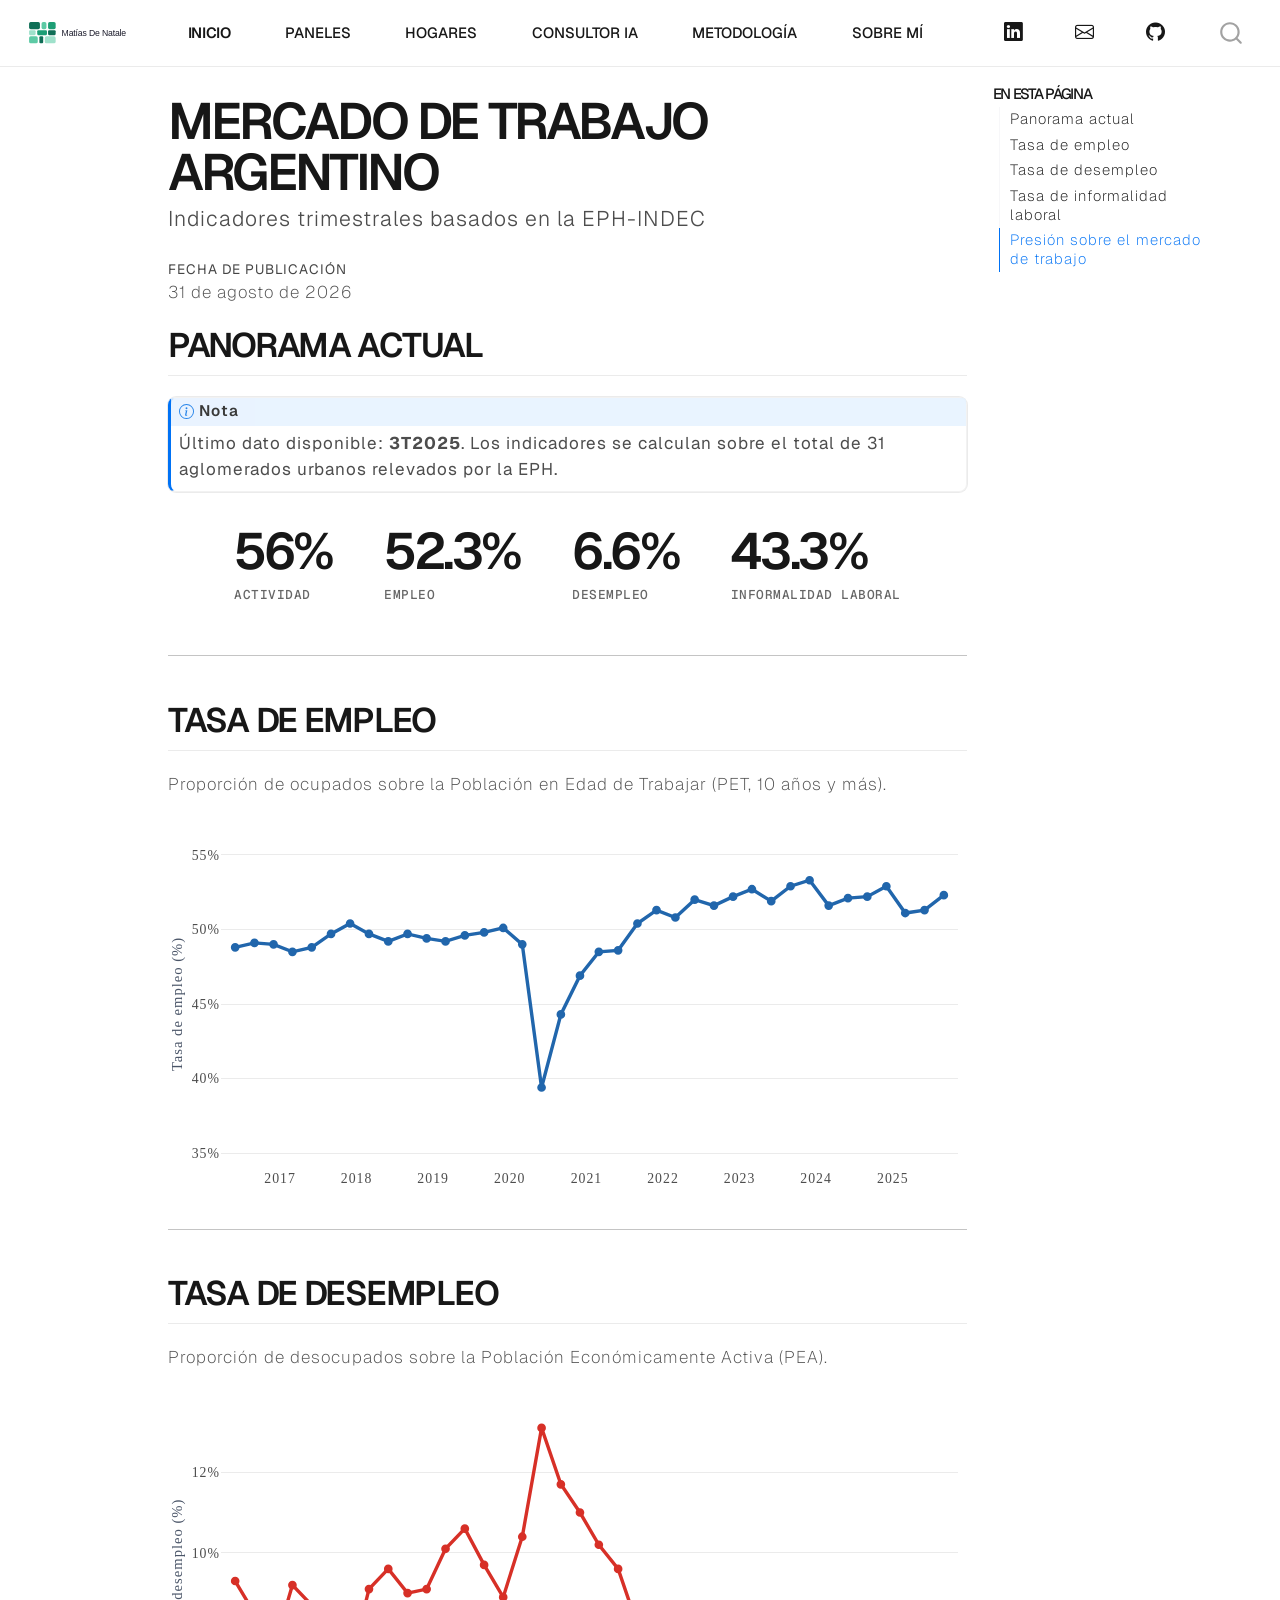
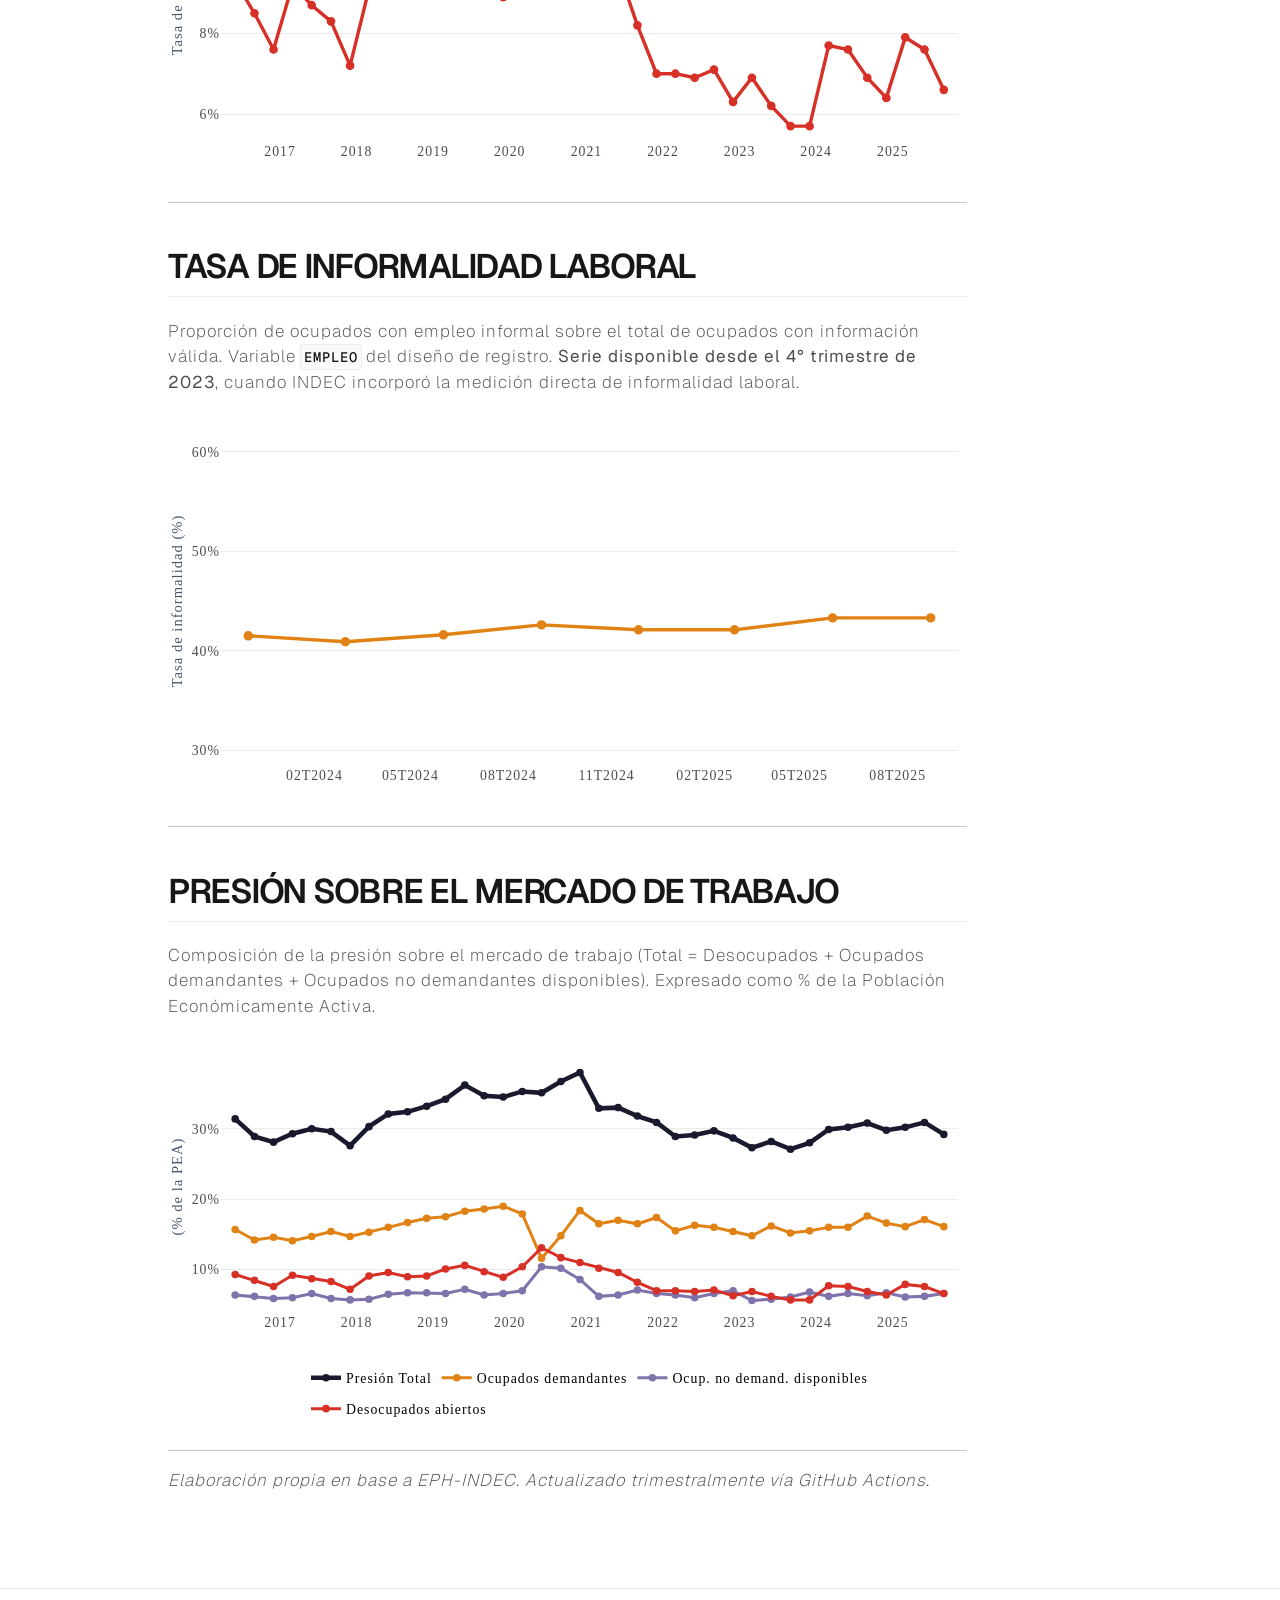
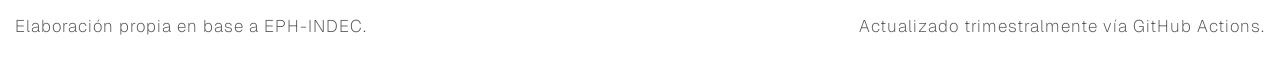
==== index.html @ 56b36ec7 "deploy: c1887bf909f51cd4f8191de725b100e124d2cada" ====
<!DOCTYPE html>
<html xmlns="http://www.w3.org/1999/xhtml" lang="es" xml:lang="es"><head>

<meta charset="utf-8">
<meta name="generator" content="quarto-1.8.27">

<meta name="viewport" content="width=device-width, initial-scale=1.0, user-scalable=yes">


<title>Mercado de Trabajo Argentino – Mercado de Trabajo — EPH</title>
<style>
code{white-space: pre-wrap;}
span.smallcaps{font-variant: small-caps;}
div.columns{display: flex; gap: min(4vw, 1.5em);}
div.column{flex: auto; overflow-x: auto;}
div.hanging-indent{margin-left: 1.5em; text-indent: -1.5em;}
ul.task-list{list-style: none;}
ul.task-list li input[type="checkbox"] {
  width: 0.8em;
  margin: 0 0.8em 0.2em -1em; /* quarto-specific, see https://github.com/quarto-dev/quarto-cli/issues/4556 */ 
  vertical-align: middle;
}
</style>


<script src="site_libs/quarto-nav/quarto-nav.js"></script>
<script src="site_libs/quarto-nav/headroom.min.js"></script>
<script src="site_libs/clipboard/clipboard.min.js"></script>
<script src="site_libs/quarto-search/autocomplete.umd.js"></script>
<script src="site_libs/quarto-search/fuse.min.js"></script>
<script src="site_libs/quarto-search/quarto-search.js"></script>
<meta name="quarto:offset" content="./">
<link href="./favicon_matias_de_natale.png" rel="icon" type="image/png">
<script src="site_libs/quarto-html/quarto.js" type="module"></script>
<script src="site_libs/quarto-html/tabsets/tabsets.js" type="module"></script>
<script src="site_libs/quarto-html/axe/axe-check.js" type="module"></script>
<script src="site_libs/quarto-html/popper.min.js"></script>
<script src="site_libs/quarto-html/tippy.umd.min.js"></script>
<script src="site_libs/quarto-html/anchor.min.js"></script>
<link href="site_libs/quarto-html/tippy.css" rel="stylesheet">
<link href="site_libs/quarto-html/quarto-syntax-highlighting-3cfa09d2010059c8592a0b9eb880ecc3.css" rel="stylesheet" id="quarto-text-highlighting-styles">
<script src="site_libs/bootstrap/bootstrap.min.js"></script>
<link href="site_libs/bootstrap/bootstrap-icons.css" rel="stylesheet">
<link href="site_libs/bootstrap/bootstrap-d5e1199e3d32eb0c99f33aaeb0dbe05e.min.css" rel="stylesheet" append-hash="true" id="quarto-bootstrap" data-mode="light">
<script id="quarto-search-options" type="application/json">{
  "location": "navbar",
  "copy-button": false,
  "collapse-after": 3,
  "panel-placement": "end",
  "type": "overlay",
  "limit": 50,
  "keyboard-shortcut": [
    "f",
    "/",
    "s"
  ],
  "show-item-context": false,
  "language": {
    "search-no-results-text": "No se han encontrado resultados",
    "search-matching-documents-text": "documentos encontrados",
    "search-copy-link-title": "Copiar el enlace en la búsqueda",
    "search-hide-matches-text": "Ocultar resultados adicionales",
    "search-more-match-text": "resultado adicional en este documento",
    "search-more-matches-text": "resultados adicionales en este documento",
    "search-clear-button-title": "Borrar",
    "search-text-placeholder": "",
    "search-detached-cancel-button-title": "Cancelar",
    "search-submit-button-title": "Enviar",
    "search-label": "Buscar"
  }
}</script>
<style>html{ scroll-behavior: smooth; }</style>
<link href="site_libs/htmltools-fill-0.5.8.1/fill.css" rel="stylesheet">
<script src="site_libs/htmlwidgets-1.6.4/htmlwidgets.js"></script>
<script src="site_libs/plotly-binding-4.12.0/plotly.js"></script>
<script src="site_libs/typedarray-0.1/typedarray.min.js"></script>
<script src="site_libs/jquery-3.5.1/jquery.min.js"></script>
<link href="site_libs/crosstalk-1.2.1/css/crosstalk.min.css" rel="stylesheet">
<script src="site_libs/crosstalk-1.2.1/js/crosstalk.min.js"></script>
<link href="site_libs/plotly-htmlwidgets-css-2.25.2/plotly-htmlwidgets.css" rel="stylesheet">
<script src="site_libs/plotly-main-2.25.2/plotly-latest.min.js"></script>


</head>

<body class="nav-fixed quarto-light">

<div id="quarto-search-results"></div>
  <header id="quarto-header" class="headroom fixed-top">
    <nav class="navbar navbar-expand-lg " data-bs-theme="dark">
      <div class="navbar-container container-fluid">
      <div class="navbar-brand-container mx-auto">
    <a href="./index.html" class="navbar-brand navbar-brand-logo">
    <img src="./logos y fotos/logo_navbar.svg" alt="" class="navbar-logo light-content">
    <img src="./logos y fotos/logo_navbar.svg" alt="" class="navbar-logo dark-content">
    </a>
  </div>
            <div id="quarto-search" class="" title="Buscar"></div>
          <button class="navbar-toggler" type="button" data-bs-toggle="collapse" data-bs-target="#navbarCollapse" aria-controls="navbarCollapse" role="menu" aria-expanded="false" aria-label="Navegación de palanca" onclick="if (window.quartoToggleHeadroom) { window.quartoToggleHeadroom(); }">
  <span class="navbar-toggler-icon"></span>
</button>
          <div class="collapse navbar-collapse" id="navbarCollapse">
            <ul class="navbar-nav navbar-nav-scroll me-auto">
  <li class="nav-item">
    <a class="nav-link active" href="./index.html" aria-current="page"> 
<span class="menu-text">Inicio</span></a>
  </li>  
  <li class="nav-item">
    <a class="nav-link" href="./paneles.html"> 
<span class="menu-text">Paneles</span></a>
  </li>  
  <li class="nav-item">
    <a class="nav-link" href="./hogares.html"> 
<span class="menu-text">Hogares</span></a>
  </li>  
  <li class="nav-item">
    <a class="nav-link" href="./chat.html"> 
<span class="menu-text">Consultor IA</span></a>
  </li>  
  <li class="nav-item">
    <a class="nav-link" href="./metodologia.html"> 
<span class="menu-text">Metodología</span></a>
  </li>  
  <li class="nav-item">
    <a class="nav-link" href="./sobre-mi.html"> 
<span class="menu-text">Sobre mí</span></a>
  </li>  
</ul>
            <ul class="navbar-nav navbar-nav-scroll ms-auto">
  <li class="nav-item compact">
    <a class="nav-link" href="https://www.linkedin.com/in/matías-de-natale-336745181"> <i class="bi bi-linkedin" role="img" aria-label="LinkedIn">
</i> 
<span class="menu-text"></span></a>
  </li>  
  <li class="nav-item compact">
    <a class="nav-link" href="mailto:matias_denatale@hotmail.com"> <i class="bi bi-envelope" role="img" aria-label="Email">
</i> 
<span class="menu-text"></span></a>
  </li>  
  <li class="nav-item compact">
    <a class="nav-link" href="https://github.com/matias-denatale/mercado-trabajo-eph"> <i class="bi bi-github" role="img" aria-label="GitHub">
</i> 
<span class="menu-text"></span></a>
  </li>  
</ul>
          </div> <!-- /navcollapse -->
            <div class="quarto-navbar-tools">
</div>
      </div> <!-- /container-fluid -->
    </nav>
</header>
<!-- content -->
<div id="quarto-content" class="quarto-container page-columns page-rows-contents page-layout-article page-navbar">
<!-- sidebar -->
<!-- margin-sidebar -->
    <div id="quarto-margin-sidebar" class="sidebar margin-sidebar">
        <nav id="TOC" role="doc-toc" class="toc-active">
    <h2 id="toc-title">En esta página</h2>
   
  <ul class="collapse">
  <li><a href="#panorama-actual" id="toc-panorama-actual" class="nav-link active" data-scroll-target="#panorama-actual">Panorama actual</a></li>
  <li><a href="#tasa-de-empleo" id="toc-tasa-de-empleo" class="nav-link" data-scroll-target="#tasa-de-empleo">Tasa de empleo</a></li>
  <li><a href="#tasa-de-desempleo" id="toc-tasa-de-desempleo" class="nav-link" data-scroll-target="#tasa-de-desempleo">Tasa de desempleo</a></li>
  <li><a href="#tasa-de-informalidad-laboral" id="toc-tasa-de-informalidad-laboral" class="nav-link" data-scroll-target="#tasa-de-informalidad-laboral">Tasa de informalidad laboral</a></li>
  <li><a href="#presión-sobre-el-mercado-de-trabajo" id="toc-presión-sobre-el-mercado-de-trabajo" class="nav-link" data-scroll-target="#presión-sobre-el-mercado-de-trabajo">Presión sobre el mercado de trabajo</a></li>
  </ul>
</nav>
    </div>
<!-- main -->
<main class="content" id="quarto-document-content">

<header id="title-block-header" class="quarto-title-block default">
<div class="quarto-title">
<h1 class="title">Mercado de Trabajo Argentino</h1>
<p class="subtitle lead">Indicadores trimestrales basados en la EPH-INDEC</p>
</div>



<div class="quarto-title-meta">

    
    <div>
    <div class="quarto-title-meta-heading">Fecha de publicación</div>
    <div class="quarto-title-meta-contents">
      <p class="date">31 de agosto de 2026</p>
    </div>
  </div>
  
    
  </div>
  


</header>


<section id="panorama-actual" class="level2">
<h2 class="anchored" data-anchor-id="panorama-actual">Panorama actual</h2>
<div class="callout callout-style-default callout-note callout-titled">
<div class="callout-header d-flex align-content-center">
<div class="callout-icon-container">
<i class="callout-icon"></i>
</div>
<div class="callout-title-container flex-fill">
Nota
</div>
</div>
<div class="callout-body-container callout-body">
<p>Último dato disponible: <strong>3T2025</strong>. Los indicadores se calculan sobre el total de 31 aglomerados urbanos relevados por la EPH.</p>
</div>
</div>
<div class="kpi-fila">
<div class="kpi">
<div class="kpi-val">
56%
</div>
<div class="kpi-lbl">
Actividad
</div>
</div>
<div class="kpi">
<div class="kpi-val">
52.3%
</div>
<div class="kpi-lbl">
Empleo
</div>
</div>
<div class="kpi">
<div class="kpi-val">
6.6%
</div>
<div class="kpi-lbl">
Desempleo
</div>
</div>
<div class="kpi">
<div class="kpi-val">
43.3%
</div>
<div class="kpi-lbl">
Informalidad laboral
</div>
</div>
</div>
<hr>
</section>
<section id="tasa-de-empleo" class="level2">
<h2 class="anchored" data-anchor-id="tasa-de-empleo">Tasa de empleo</h2>
<p>Proporción de ocupados sobre la Población en Edad de Trabajar (PET, 10 años y más).</p>
<div class="cell">
<div class="cell-output-display">
<div class="plotly html-widget html-fill-item" id="htmlwidget-7c97acb6323cef6afc0d" style="width:100%;height:397px;"></div>
<script type="application/json" data-for="htmlwidget-7c97acb6323cef6afc0d">{"x":{"data":[{"x":[16953,17045,17136,17226,17318,17410,17501,17591,17683,17775,17866,17956,18048,18140,18231,18322,18414,18506,18597,18687,18779,18871,18962,19052,19144,19236,19327,19417,19509,19601,19692,19783,19875,19967,20058,20148,20240,20332],"y":[48.799999999999997,49.100000000000001,49,48.5,48.799999999999997,49.700000000000003,50.399999999999999,49.700000000000003,49.200000000000003,49.700000000000003,49.399999999999999,49.200000000000003,49.600000000000001,49.799999999999997,50.100000000000001,49,39.399999999999999,44.299999999999997,46.899999999999999,48.5,48.600000000000001,50.399999999999999,51.299999999999997,50.799999999999997,52,51.600000000000001,52.200000000000003,52.700000000000003,51.899999999999999,52.899999999999999,53.299999999999997,51.600000000000001,52.100000000000001,52.200000000000003,52.899999999999999,51.100000000000001,51.299999999999997,52.299999999999997],"text":["2T2016: 48.8%","3T2016: 49.1%","4T2016: 49%","1T2017: 48.5%","2T2017: 48.8%","3T2017: 49.7%","4T2017: 50.4%","1T2018: 49.7%","2T2018: 49.2%","3T2018: 49.7%","4T2018: 49.4%","1T2019: 49.2%","2T2019: 49.6%","3T2019: 49.8%","4T2019: 50.1%","1T2020: 49%","2T2020: 39.4%","3T2020: 44.3%","4T2020: 46.9%","1T2021: 48.5%","2T2021: 48.6%","3T2021: 50.4%","4T2021: 51.3%","1T2022: 50.8%","2T2022: 52%","3T2022: 51.6%","4T2022: 52.2%","1T2023: 52.7%","2T2023: 51.9%","3T2023: 52.9%","4T2023: 53.3%","1T2024: 51.6%","2T2024: 52.1%","3T2024: 52.2%","4T2024: 52.9%","1T2025: 51.1%","2T2025: 51.3%","3T2025: 52.3%"],"type":"scatter","mode":"lines+markers","line":{"width":3.4015748031496069,"color":"rgba(33,102,172,1)","dash":"solid"},"hoveron":"points","showlegend":false,"xaxis":"x","yaxis":"y","hoverinfo":"text","marker":{"autocolorscale":false,"color":"rgba(33,102,172,1)","opacity":1,"size":6.8031496062992138,"symbol":"circle","line":{"width":1.8897637795275593,"color":"rgba(33,102,172,1)"}},"frame":null}],"layout":{"margin":{"t":24.634288086342885,"r":8.6342880863428828,"b":26.766293067662936,"l":48.28559568285597},"paper_bgcolor":"rgba(255,255,255,1)","font":{"color":"rgba(0,0,0,1)","family":"Inter","size":17.268576172685766},"xaxis":{"domain":[0,1],"automargin":true,"type":"linear","autorange":false,"range":[16885.419999999998,20399.580000000002],"tickmode":"array","ticktext":["2017","2018","2019","2020","2021","2022","2023","2024","2025"],"tickvals":[17167,17532,17897,18262,18628,18993,19358,19723,20089],"categoryorder":"array","categoryarray":["2017","2018","2019","2020","2021","2022","2023","2024","2025"],"nticks":null,"ticks":"","tickcolor":null,"ticklen":4.3171440431714414,"tickwidth":0,"showticklabels":true,"tickfont":{"color":"rgba(77,77,77,1)","family":"Inter","size":13.814860938148612},"tickangle":-0,"showline":false,"linecolor":null,"linewidth":0,"showgrid":false,"gridcolor":null,"gridwidth":0,"zeroline":false,"anchor":"y","title":{"text":"","font":{"color":"rgba(0,0,0,1)","family":"Inter","size":17.268576172685766}},"hoverformat":".2f"},"yaxis":{"domain":[0,1],"automargin":true,"type":"linear","autorange":false,"range":[34,56],"tickmode":"array","ticktext":["35%","40%","45%","50%","55%"],"tickvals":[35,40,45,50,55],"categoryorder":"array","categoryarray":["35%","40%","45%","50%","55%"],"nticks":null,"ticks":"","tickcolor":null,"ticklen":4.3171440431714414,"tickwidth":0,"showticklabels":true,"tickfont":{"color":"rgba(77,77,77,1)","family":"Inter","size":13.814860938148611},"tickangle":-0,"showline":false,"linecolor":null,"linewidth":0,"showgrid":true,"gridcolor":"rgba(235,235,235,1)","gridwidth":0.78493528057662576,"zeroline":false,"anchor":"x","title":{"text":"Tasa de empleo (%)","font":{"color":"rgba(74,85,104,1)","family":"Inter","size":14.611872146118724}},"hoverformat":".2f"},"shapes":[],"showlegend":false,"legend":{"bgcolor":null,"bordercolor":null,"borderwidth":0,"font":{"color":"rgba(0,0,0,1)","family":"Inter","size":13.814860938148612},"orientation":"h","x":0.5,"y":-0.14999999999999999,"xanchor":"center","yanchor":"top"},"hovermode":"x unified","barmode":"relative"},"config":{"doubleClick":"reset","modeBarButtonsToAdd":["hoverclosest","hovercompare"],"showSendToCloud":false},"source":"A","attrs":{"42af17055262":{"x":{},"y":{},"text":{},"type":"scatter"},"42af4d73a566":{"x":{},"y":{},"text":{}}},"cur_data":"42af17055262","visdat":{"42af17055262":["function (y) ","x"],"42af4d73a566":["function (y) ","x"]},"highlight":{"on":"plotly_click","persistent":false,"dynamic":false,"selectize":false,"opacityDim":0.20000000000000001,"selected":{"opacity":1},"debounce":0},"shinyEvents":["plotly_hover","plotly_click","plotly_selected","plotly_relayout","plotly_brushed","plotly_brushing","plotly_clickannotation","plotly_doubleclick","plotly_deselect","plotly_afterplot","plotly_sunburstclick"],"base_url":"https://plot.ly"},"evals":[],"jsHooks":[]}</script>
</div>
</div>
<hr>
</section>
<section id="tasa-de-desempleo" class="level2">
<h2 class="anchored" data-anchor-id="tasa-de-desempleo">Tasa de desempleo</h2>
<p>Proporción de desocupados sobre la Población Económicamente Activa (PEA).</p>
<div class="cell">
<div class="cell-output-display">
<div class="plotly html-widget html-fill-item" id="htmlwidget-12b428810aeb20e3c486" style="width:100%;height:397px;"></div>
<script type="application/json" data-for="htmlwidget-12b428810aeb20e3c486">{"x":{"data":[{"x":[16953,17045,17136,17226,17318,17410,17501,17591,17683,17775,17866,17956,18048,18140,18231,18322,18414,18506,18597,18687,18779,18871,18962,19052,19144,19236,19327,19417,19509,19601,19692,19783,19875,19967,20058,20148,20240,20332],"y":[9.3000000000000007,8.5,7.5999999999999996,9.1999999999999993,8.6999999999999993,8.3000000000000007,7.2000000000000002,9.0999999999999996,9.5999999999999996,9,9.0999999999999996,10.1,10.6,9.6999999999999993,8.9000000000000004,10.4,13.1,11.699999999999999,11,10.199999999999999,9.5999999999999996,8.1999999999999993,7,7,6.9000000000000004,7.0999999999999996,6.2999999999999998,6.9000000000000004,6.2000000000000002,5.7000000000000002,5.7000000000000002,7.7000000000000002,7.5999999999999996,6.9000000000000004,6.4000000000000004,7.9000000000000004,7.5999999999999996,6.5999999999999996],"text":["2T2016: 9.3%","3T2016: 8.5%","4T2016: 7.6%","1T2017: 9.2%","2T2017: 8.7%","3T2017: 8.3%","4T2017: 7.2%","1T2018: 9.1%","2T2018: 9.6%","3T2018: 9%","4T2018: 9.1%","1T2019: 10.1%","2T2019: 10.6%","3T2019: 9.7%","4T2019: 8.9%","1T2020: 10.4%","2T2020: 13.1%","3T2020: 11.7%","4T2020: 11%","1T2021: 10.2%","2T2021: 9.6%","3T2021: 8.2%","4T2021: 7%","1T2022: 7%","2T2022: 6.9%","3T2022: 7.1%","4T2022: 6.3%","1T2023: 6.9%","2T2023: 6.2%","3T2023: 5.7%","4T2023: 5.7%","1T2024: 7.7%","2T2024: 7.6%","3T2024: 6.9%","4T2024: 6.4%","1T2025: 7.9%","2T2025: 7.6%","3T2025: 6.6%"],"type":"scatter","mode":"lines+markers","line":{"width":3.4015748031496069,"color":"rgba(215,48,39,1)","dash":"solid"},"hoveron":"points","showlegend":false,"xaxis":"x","yaxis":"y","hoverinfo":"text","marker":{"autocolorscale":false,"color":"rgba(215,48,39,1)","opacity":1,"size":6.8031496062992138,"symbol":"circle","line":{"width":1.8897637795275593,"color":"rgba(215,48,39,1)"}},"frame":null}],"layout":{"margin":{"t":24.634288086342885,"r":8.6342880863428828,"b":26.766293067662936,"l":48.28559568285597},"paper_bgcolor":"rgba(255,255,255,1)","font":{"color":"rgba(0,0,0,1)","family":"Inter","size":17.268576172685766},"xaxis":{"domain":[0,1],"automargin":true,"type":"linear","autorange":false,"range":[16885.419999999998,20399.580000000002],"tickmode":"array","ticktext":["2017","2018","2019","2020","2021","2022","2023","2024","2025"],"tickvals":[17167,17532,17897,18262,18628,18993,19358,19723,20089],"categoryorder":"array","categoryarray":["2017","2018","2019","2020","2021","2022","2023","2024","2025"],"nticks":null,"ticks":"","tickcolor":null,"ticklen":4.3171440431714414,"tickwidth":0,"showticklabels":true,"tickfont":{"color":"rgba(77,77,77,1)","family":"Inter","size":13.814860938148612},"tickangle":-0,"showline":false,"linecolor":null,"linewidth":0,"showgrid":false,"gridcolor":null,"gridwidth":0,"zeroline":false,"anchor":"y","title":{"text":"","font":{"color":"rgba(0,0,0,1)","family":"Inter","size":17.268576172685766}},"hoverformat":".2f"},"yaxis":{"domain":[0,1],"automargin":true,"type":"linear","autorange":false,"range":[5.3300000000000001,13.469999999999999],"tickmode":"array","ticktext":["6%","8%","10%","12%"],"tickvals":[6,8,10,12],"categoryorder":"array","categoryarray":["6%","8%","10%","12%"],"nticks":null,"ticks":"","tickcolor":null,"ticklen":4.3171440431714414,"tickwidth":0,"showticklabels":true,"tickfont":{"color":"rgba(77,77,77,1)","family":"Inter","size":13.814860938148611},"tickangle":-0,"showline":false,"linecolor":null,"linewidth":0,"showgrid":true,"gridcolor":"rgba(235,235,235,1)","gridwidth":0.78493528057662576,"zeroline":false,"anchor":"x","title":{"text":"Tasa de desempleo (%)","font":{"color":"rgba(74,85,104,1)","family":"Inter","size":14.611872146118724}},"hoverformat":".2f"},"shapes":[],"showlegend":false,"legend":{"bgcolor":null,"bordercolor":null,"borderwidth":0,"font":{"color":"rgba(0,0,0,1)","family":"Inter","size":13.814860938148612},"orientation":"h","x":0.5,"y":-0.14999999999999999,"xanchor":"center","yanchor":"top"},"hovermode":"x unified","barmode":"relative"},"config":{"doubleClick":"reset","modeBarButtonsToAdd":["hoverclosest","hovercompare"],"showSendToCloud":false},"source":"A","attrs":{"42af656a524e":{"x":{},"y":{},"text":{},"type":"scatter"},"42af40dc4d77":{"x":{},"y":{},"text":{}}},"cur_data":"42af656a524e","visdat":{"42af656a524e":["function (y) ","x"],"42af40dc4d77":["function (y) ","x"]},"highlight":{"on":"plotly_click","persistent":false,"dynamic":false,"selectize":false,"opacityDim":0.20000000000000001,"selected":{"opacity":1},"debounce":0},"shinyEvents":["plotly_hover","plotly_click","plotly_selected","plotly_relayout","plotly_brushed","plotly_brushing","plotly_clickannotation","plotly_doubleclick","plotly_deselect","plotly_afterplot","plotly_sunburstclick"],"base_url":"https://plot.ly"},"evals":[],"jsHooks":[]}</script>
</div>
</div>
<hr>
</section>
<section id="tasa-de-informalidad-laboral" class="level2">
<h2 class="anchored" data-anchor-id="tasa-de-informalidad-laboral">Tasa de informalidad laboral</h2>
<p>Proporción de ocupados con empleo informal sobre el total de ocupados con información válida. Variable <code>EMPLEO</code> del diseño de registro. <strong>Serie disponible desde el 4° trimestre de 2023</strong>, cuando INDEC incorporó la medición directa de informalidad laboral.</p>
<div class="cell">
<div class="cell-output-display">
<div class="plotly html-widget html-fill-item" id="htmlwidget-63abf3261dd08bd5b344" style="width:100%;height:397px;"></div>
<script type="application/json" data-for="htmlwidget-63abf3261dd08bd5b344">{"x":{"data":[{"x":[19692,19783,19875,19967,20058,20148,20240,20332],"y":[41.5,40.899999999999999,41.600000000000001,42.600000000000001,42.100000000000001,42.100000000000001,43.299999999999997,43.299999999999997],"text":["4T2023: 41.5%","1T2024: 40.9%","2T2024: 41.6%","3T2024: 42.6%","4T2024: 42.1%","1T2025: 42.1%","2T2025: 43.3%","3T2025: 43.3%"],"type":"scatter","mode":"lines+markers","line":{"width":3.4015748031496069,"color":"rgba(224,130,20,1)","dash":"solid"},"hoveron":"points","showlegend":false,"xaxis":"x","yaxis":"y","hoverinfo":"text","marker":{"autocolorscale":false,"color":"rgba(224,130,20,1)","opacity":1,"size":7.559055118110237,"symbol":"circle","line":{"width":1.8897637795275593,"color":"rgba(224,130,20,1)"}},"frame":null}],"layout":{"margin":{"t":24.634288086342885,"r":8.6342880863428828,"b":26.766293067662936,"l":48.28559568285597},"paper_bgcolor":"rgba(255,255,255,1)","font":{"color":"rgba(0,0,0,1)","family":"Inter","size":17.268576172685766},"xaxis":{"domain":[0,1],"automargin":true,"type":"linear","autorange":false,"range":[19666.400000000001,20357.599999999999],"tickmode":"array","ticktext":["02T2024","05T2024","08T2024","11T2024","02T2025","05T2025","08T2025"],"tickvals":[19754,19844,19936,20028,20120,20209,20301],"categoryorder":"array","categoryarray":["02T2024","05T2024","08T2024","11T2024","02T2025","05T2025","08T2025"],"nticks":null,"ticks":"","tickcolor":null,"ticklen":4.3171440431714414,"tickwidth":0,"showticklabels":true,"tickfont":{"color":"rgba(77,77,77,1)","family":"Inter","size":13.814860938148612},"tickangle":-0,"showline":false,"linecolor":null,"linewidth":0,"showgrid":false,"gridcolor":null,"gridwidth":0,"zeroline":false,"anchor":"y","title":{"text":"","font":{"color":"rgba(0,0,0,1)","family":"Inter","size":17.268576172685766}},"hoverformat":".2f"},"yaxis":{"domain":[0,1],"automargin":true,"type":"linear","autorange":false,"range":[28.5,61.5],"tickmode":"array","ticktext":["30%","40%","50%","60%"],"tickvals":[30,40,50,60],"categoryorder":"array","categoryarray":["30%","40%","50%","60%"],"nticks":null,"ticks":"","tickcolor":null,"ticklen":4.3171440431714414,"tickwidth":0,"showticklabels":true,"tickfont":{"color":"rgba(77,77,77,1)","family":"Inter","size":13.814860938148611},"tickangle":-0,"showline":false,"linecolor":null,"linewidth":0,"showgrid":true,"gridcolor":"rgba(235,235,235,1)","gridwidth":0.78493528057662576,"zeroline":false,"anchor":"x","title":{"text":"Tasa de informalidad (%)","font":{"color":"rgba(74,85,104,1)","family":"Inter","size":14.611872146118724}},"hoverformat":".2f"},"shapes":[],"showlegend":false,"legend":{"bgcolor":null,"bordercolor":null,"borderwidth":0,"font":{"color":"rgba(0,0,0,1)","family":"Inter","size":13.814860938148612},"orientation":"h","x":0.5,"y":-0.14999999999999999,"xanchor":"center","yanchor":"top"},"hovermode":"x unified","barmode":"relative"},"config":{"doubleClick":"reset","modeBarButtonsToAdd":["hoverclosest","hovercompare"],"showSendToCloud":false},"source":"A","attrs":{"42af3986b4d0":{"x":{},"y":{},"text":{},"type":"scatter"},"42af500018d":{"x":{},"y":{},"text":{}}},"cur_data":"42af3986b4d0","visdat":{"42af3986b4d0":["function (y) ","x"],"42af500018d":["function (y) ","x"]},"highlight":{"on":"plotly_click","persistent":false,"dynamic":false,"selectize":false,"opacityDim":0.20000000000000001,"selected":{"opacity":1},"debounce":0},"shinyEvents":["plotly_hover","plotly_click","plotly_selected","plotly_relayout","plotly_brushed","plotly_brushing","plotly_clickannotation","plotly_doubleclick","plotly_deselect","plotly_afterplot","plotly_sunburstclick"],"base_url":"https://plot.ly"},"evals":[],"jsHooks":[]}</script>
</div>
</div>
<hr>
</section>
<section id="presión-sobre-el-mercado-de-trabajo" class="level2">
<h2 class="anchored" data-anchor-id="presión-sobre-el-mercado-de-trabajo">Presión sobre el mercado de trabajo</h2>
<p>Composición de la presión sobre el mercado de trabajo (Total = Desocupados + Ocupados demandantes + Ocupados no demandantes disponibles). Expresado como % de la Población Económicamente Activa.</p>
<div class="cell">
<div class="cell-output-display">
<div class="plotly html-widget html-fill-item" id="htmlwidget-4040748739062ccbc91e" style="width:100%;height:397px;"></div>
<script type="application/json" data-for="htmlwidget-4040748739062ccbc91e">{"x":{"data":[{"x":[16953,17045,17136,17226,17318,17410,17501,17591,17683,17775,17866,17956,18048,18140,18231,18322,18414,18506,18597,18687,18779,18871,18962,19052,19144,19236,19327,19417,19509,19601,19692,19783,19875,19967,20058,20148,20240,20332],"y":[31.399999999999999,28.899999999999999,28.100000000000001,29.300000000000001,30,29.600000000000001,27.600000000000001,30.300000000000001,32.100000000000001,32.399999999999999,33.200000000000003,34.200000000000003,36.200000000000003,34.700000000000003,34.5,35.299999999999997,35.100000000000001,36.700000000000003,38,32.899999999999999,33,31.800000000000001,30.899999999999999,28.899999999999999,29.100000000000001,29.699999999999999,28.699999999999999,27.300000000000001,28.199999999999999,27.100000000000001,28,29.899999999999999,30.199999999999999,30.800000000000001,29.800000000000001,30.199999999999999,30.899999999999999,29.199999999999999],"text":["2T2016<br>Presión Total: 31.4%","3T2016<br>Presión Total: 28.9%","4T2016<br>Presión Total: 28.1%","1T2017<br>Presión Total: 29.3%","2T2017<br>Presión Total: 30%","3T2017<br>Presión Total: 29.6%","4T2017<br>Presión Total: 27.6%","1T2018<br>Presión Total: 30.3%","2T2018<br>Presión Total: 32.1%","3T2018<br>Presión Total: 32.4%","4T2018<br>Presión Total: 33.2%","1T2019<br>Presión Total: 34.2%","2T2019<br>Presión Total: 36.2%","3T2019<br>Presión Total: 34.7%","4T2019<br>Presión Total: 34.5%","1T2020<br>Presión Total: 35.3%","2T2020<br>Presión Total: 35.1%","3T2020<br>Presión Total: 36.7%","4T2020<br>Presión Total: 38%","1T2021<br>Presión Total: 32.9%","2T2021<br>Presión Total: 33%","3T2021<br>Presión Total: 31.8%","4T2021<br>Presión Total: 30.9%","1T2022<br>Presión Total: 28.9%","2T2022<br>Presión Total: 29.1%","3T2022<br>Presión Total: 29.7%","4T2022<br>Presión Total: 28.7%","1T2023<br>Presión Total: 27.3%","2T2023<br>Presión Total: 28.2%","3T2023<br>Presión Total: 27.1%","4T2023<br>Presión Total: 28%","1T2024<br>Presión Total: 29.9%","2T2024<br>Presión Total: 30.2%","3T2024<br>Presión Total: 30.8%","4T2024<br>Presión Total: 29.8%","1T2025<br>Presión Total: 30.2%","2T2025<br>Presión Total: 30.9%","3T2025<br>Presión Total: 29.2%"],"type":"scatter","mode":"lines+markers","line":{"width":4.5354330708661417,"color":"rgba(26,26,46,1)","dash":"solid"},"hoveron":"points","name":"Presión Total","legendgroup":"Presión Total","showlegend":true,"xaxis":"x","yaxis":"y","hoverinfo":"text","marker":{"autocolorscale":false,"color":"rgba(26,26,46,1)","opacity":1,"size":5.6692913385826778,"symbol":"circle","line":{"width":1.8897637795275593,"color":"rgba(26,26,46,1)"}},"frame":null},{"x":[16953,17045,17136,17226,17318,17410,17501,17591,17683,17775,17866,17956,18048,18140,18231,18322,18414,18506,18597,18687,18779,18871,18962,19052,19144,19236,19327,19417,19509,19601,19692,19783,19875,19967,20058,20148,20240,20332],"y":[15.699999999999999,14.199999999999999,14.6,14.1,14.699999999999999,15.4,14.699999999999999,15.300000000000001,16,16.699999999999999,17.300000000000001,17.5,18.300000000000001,18.600000000000001,19,17.899999999999999,11.6,14.800000000000001,18.399999999999999,16.5,17,16.5,17.399999999999999,15.5,16.300000000000001,16,15.4,14.800000000000001,16.199999999999999,15.199999999999999,15.5,16,16,17.600000000000001,16.600000000000001,16.100000000000001,17.100000000000001,16.100000000000001],"text":["2T2016<br>Ocupados demandantes: 15.7%","3T2016<br>Ocupados demandantes: 14.2%","4T2016<br>Ocupados demandantes: 14.6%","1T2017<br>Ocupados demandantes: 14.1%","2T2017<br>Ocupados demandantes: 14.7%","3T2017<br>Ocupados demandantes: 15.4%","4T2017<br>Ocupados demandantes: 14.7%","1T2018<br>Ocupados demandantes: 15.3%","2T2018<br>Ocupados demandantes: 16%","3T2018<br>Ocupados demandantes: 16.7%","4T2018<br>Ocupados demandantes: 17.3%","1T2019<br>Ocupados demandantes: 17.5%","2T2019<br>Ocupados demandantes: 18.3%","3T2019<br>Ocupados demandantes: 18.6%","4T2019<br>Ocupados demandantes: 19%","1T2020<br>Ocupados demandantes: 17.9%","2T2020<br>Ocupados demandantes: 11.6%","3T2020<br>Ocupados demandantes: 14.8%","4T2020<br>Ocupados demandantes: 18.4%","1T2021<br>Ocupados demandantes: 16.5%","2T2021<br>Ocupados demandantes: 17%","3T2021<br>Ocupados demandantes: 16.5%","4T2021<br>Ocupados demandantes: 17.4%","1T2022<br>Ocupados demandantes: 15.5%","2T2022<br>Ocupados demandantes: 16.3%","3T2022<br>Ocupados demandantes: 16%","4T2022<br>Ocupados demandantes: 15.4%","1T2023<br>Ocupados demandantes: 14.8%","2T2023<br>Ocupados demandantes: 16.2%","3T2023<br>Ocupados demandantes: 15.2%","4T2023<br>Ocupados demandantes: 15.5%","1T2024<br>Ocupados demandantes: 16%","2T2024<br>Ocupados demandantes: 16%","3T2024<br>Ocupados demandantes: 17.6%","4T2024<br>Ocupados demandantes: 16.6%","1T2025<br>Ocupados demandantes: 16.1%","2T2025<br>Ocupados demandantes: 17.1%","3T2025<br>Ocupados demandantes: 16.1%"],"type":"scatter","mode":"lines+markers","line":{"width":3.0236220472440949,"color":"rgba(224,130,20,1)","dash":"solid"},"hoveron":"points","name":"Ocupados demandantes","legendgroup":"Ocupados demandantes","showlegend":true,"xaxis":"x","yaxis":"y","hoverinfo":"text","marker":{"autocolorscale":false,"color":"rgba(224,130,20,1)","opacity":1,"size":5.6692913385826778,"symbol":"circle","line":{"width":1.8897637795275593,"color":"rgba(224,130,20,1)"}},"frame":null},{"x":[16953,17045,17136,17226,17318,17410,17501,17591,17683,17775,17866,17956,18048,18140,18231,18322,18414,18506,18597,18687,18779,18871,18962,19052,19144,19236,19327,19417,19509,19601,19692,19783,19875,19967,20058,20148,20240,20332],"y":[6.4000000000000004,6.2000000000000002,5.9000000000000004,6,6.5999999999999996,5.9000000000000004,5.7000000000000002,5.7999999999999998,6.5,6.7000000000000002,6.7000000000000002,6.5999999999999996,7.2000000000000002,6.4000000000000004,6.5999999999999996,7,10.4,10.199999999999999,8.5999999999999996,6.2000000000000002,6.4000000000000004,7.0999999999999996,6.5999999999999996,6.4000000000000004,6,6.5999999999999996,7,5.5999999999999996,5.7999999999999998,6.0999999999999996,6.7999999999999998,6.2000000000000002,6.5999999999999996,6.2999999999999998,6.7000000000000002,6.0999999999999996,6.2000000000000002,6.5999999999999996],"text":["2T2016<br>Ocup. no demand. disponibles: 6.4%","3T2016<br>Ocup. no demand. disponibles: 6.2%","4T2016<br>Ocup. no demand. disponibles: 5.9%","1T2017<br>Ocup. no demand. disponibles: 6%","2T2017<br>Ocup. no demand. disponibles: 6.6%","3T2017<br>Ocup. no demand. disponibles: 5.9%","4T2017<br>Ocup. no demand. disponibles: 5.7%","1T2018<br>Ocup. no demand. disponibles: 5.8%","2T2018<br>Ocup. no demand. disponibles: 6.5%","3T2018<br>Ocup. no demand. disponibles: 6.7%","4T2018<br>Ocup. no demand. disponibles: 6.7%","1T2019<br>Ocup. no demand. disponibles: 6.6%","2T2019<br>Ocup. no demand. disponibles: 7.2%","3T2019<br>Ocup. no demand. disponibles: 6.4%","4T2019<br>Ocup. no demand. disponibles: 6.6%","1T2020<br>Ocup. no demand. disponibles: 7%","2T2020<br>Ocup. no demand. disponibles: 10.4%","3T2020<br>Ocup. no demand. disponibles: 10.2%","4T2020<br>Ocup. no demand. disponibles: 8.6%","1T2021<br>Ocup. no demand. disponibles: 6.2%","2T2021<br>Ocup. no demand. disponibles: 6.4%","3T2021<br>Ocup. no demand. disponibles: 7.1%","4T2021<br>Ocup. no demand. disponibles: 6.6%","1T2022<br>Ocup. no demand. disponibles: 6.4%","2T2022<br>Ocup. no demand. disponibles: 6%","3T2022<br>Ocup. no demand. disponibles: 6.6%","4T2022<br>Ocup. no demand. disponibles: 7%","1T2023<br>Ocup. no demand. disponibles: 5.6%","2T2023<br>Ocup. no demand. disponibles: 5.8%","3T2023<br>Ocup. no demand. disponibles: 6.1%","4T2023<br>Ocup. no demand. disponibles: 6.8%","1T2024<br>Ocup. no demand. disponibles: 6.2%","2T2024<br>Ocup. no demand. disponibles: 6.6%","3T2024<br>Ocup. no demand. disponibles: 6.3%","4T2024<br>Ocup. no demand. disponibles: 6.7%","1T2025<br>Ocup. no demand. disponibles: 6.1%","2T2025<br>Ocup. no demand. disponibles: 6.2%","3T2025<br>Ocup. no demand. disponibles: 6.6%"],"type":"scatter","mode":"lines+markers","line":{"width":3.0236220472440949,"color":"rgba(128,115,172,1)","dash":"solid"},"hoveron":"points","name":"Ocup. no demand. disponibles","legendgroup":"Ocup. no demand. disponibles","showlegend":true,"xaxis":"x","yaxis":"y","hoverinfo":"text","marker":{"autocolorscale":false,"color":"rgba(128,115,172,1)","opacity":1,"size":5.6692913385826778,"symbol":"circle","line":{"width":1.8897637795275593,"color":"rgba(128,115,172,1)"}},"frame":null},{"x":[16953,17045,17136,17226,17318,17410,17501,17591,17683,17775,17866,17956,18048,18140,18231,18322,18414,18506,18597,18687,18779,18871,18962,19052,19144,19236,19327,19417,19509,19601,19692,19783,19875,19967,20058,20148,20240,20332],"y":[9.3000000000000007,8.5,7.5999999999999996,9.1999999999999993,8.6999999999999993,8.3000000000000007,7.2000000000000002,9.0999999999999996,9.5999999999999996,9,9.0999999999999996,10.1,10.6,9.6999999999999993,8.9000000000000004,10.4,13.1,11.699999999999999,11,10.199999999999999,9.5999999999999996,8.1999999999999993,7,7,6.9000000000000004,7.0999999999999996,6.2999999999999998,6.9000000000000004,6.2000000000000002,5.7000000000000002,5.7000000000000002,7.7000000000000002,7.5999999999999996,6.9000000000000004,6.4000000000000004,7.9000000000000004,7.5999999999999996,6.5999999999999996],"text":["2T2016<br>Desocupados abiertos: 9.3%","3T2016<br>Desocupados abiertos: 8.5%","4T2016<br>Desocupados abiertos: 7.6%","1T2017<br>Desocupados abiertos: 9.2%","2T2017<br>Desocupados abiertos: 8.7%","3T2017<br>Desocupados abiertos: 8.3%","4T2017<br>Desocupados abiertos: 7.2%","1T2018<br>Desocupados abiertos: 9.1%","2T2018<br>Desocupados abiertos: 9.6%","3T2018<br>Desocupados abiertos: 9%","4T2018<br>Desocupados abiertos: 9.1%","1T2019<br>Desocupados abiertos: 10.1%","2T2019<br>Desocupados abiertos: 10.6%","3T2019<br>Desocupados abiertos: 9.7%","4T2019<br>Desocupados abiertos: 8.9%","1T2020<br>Desocupados abiertos: 10.4%","2T2020<br>Desocupados abiertos: 13.1%","3T2020<br>Desocupados abiertos: 11.7%","4T2020<br>Desocupados abiertos: 11%","1T2021<br>Desocupados abiertos: 10.2%","2T2021<br>Desocupados abiertos: 9.6%","3T2021<br>Desocupados abiertos: 8.2%","4T2021<br>Desocupados abiertos: 7%","1T2022<br>Desocupados abiertos: 7%","2T2022<br>Desocupados abiertos: 6.9%","3T2022<br>Desocupados abiertos: 7.1%","4T2022<br>Desocupados abiertos: 6.3%","1T2023<br>Desocupados abiertos: 6.9%","2T2023<br>Desocupados abiertos: 6.2%","3T2023<br>Desocupados abiertos: 5.7%","4T2023<br>Desocupados abiertos: 5.7%","1T2024<br>Desocupados abiertos: 7.7%","2T2024<br>Desocupados abiertos: 7.6%","3T2024<br>Desocupados abiertos: 6.9%","4T2024<br>Desocupados abiertos: 6.4%","1T2025<br>Desocupados abiertos: 7.9%","2T2025<br>Desocupados abiertos: 7.6%","3T2025<br>Desocupados abiertos: 6.6%"],"type":"scatter","mode":"lines+markers","line":{"width":3.0236220472440949,"color":"rgba(215,48,39,1)","dash":"solid"},"hoveron":"points","name":"Desocupados abiertos","legendgroup":"Desocupados abiertos","showlegend":true,"xaxis":"x","yaxis":"y","hoverinfo":"text","marker":{"autocolorscale":false,"color":"rgba(215,48,39,1)","opacity":1,"size":5.6692913385826778,"symbol":"circle","line":{"width":1.8897637795275593,"color":"rgba(215,48,39,1)"}},"frame":null}],"layout":{"margin":{"t":24.634288086342885,"r":8.6342880863428828,"b":26.766293067662936,"l":48.28559568285597},"paper_bgcolor":"rgba(255,255,255,1)","font":{"color":"rgba(0,0,0,1)","family":"Inter","size":17.268576172685766},"xaxis":{"domain":[0,1],"automargin":true,"type":"linear","autorange":false,"range":[16885.419999999998,20399.580000000002],"tickmode":"array","ticktext":["2017","2018","2019","2020","2021","2022","2023","2024","2025"],"tickvals":[17167,17532,17897,18262,18628,18993,19358,19723,20089],"categoryorder":"array","categoryarray":["2017","2018","2019","2020","2021","2022","2023","2024","2025"],"nticks":null,"ticks":"","tickcolor":null,"ticklen":4.3171440431714414,"tickwidth":0,"showticklabels":true,"tickfont":{"color":"rgba(77,77,77,1)","family":"Inter","size":13.814860938148612},"tickangle":-0,"showline":false,"linecolor":null,"linewidth":0,"showgrid":false,"gridcolor":null,"gridwidth":0,"zeroline":false,"anchor":"y","title":{"text":"","font":{"color":"rgba(0,0,0,1)","family":"Inter","size":17.268576172685766}},"hoverformat":".2f"},"yaxis":{"domain":[0,1],"automargin":true,"type":"linear","autorange":false,"range":[3.9799999999999995,39.619999999999997],"tickmode":"array","ticktext":["10%","20%","30%"],"tickvals":[10,20,30],"categoryorder":"array","categoryarray":["10%","20%","30%"],"nticks":null,"ticks":"","tickcolor":null,"ticklen":4.3171440431714414,"tickwidth":0,"showticklabels":true,"tickfont":{"color":"rgba(77,77,77,1)","family":"Inter","size":13.814860938148611},"tickangle":-0,"showline":false,"linecolor":null,"linewidth":0,"showgrid":true,"gridcolor":"rgba(235,235,235,1)","gridwidth":0.78493528057662576,"zeroline":false,"anchor":"x","title":{"text":"(% de la PEA)","font":{"color":"rgba(74,85,104,1)","family":"Inter","size":14.611872146118724}},"hoverformat":".2f"},"shapes":[],"showlegend":true,"legend":{"bgcolor":null,"bordercolor":null,"borderwidth":0,"font":{"color":"rgba(0,0,0,1)","family":"Inter","size":13.814860938148612},"orientation":"h","x":0.5,"y":-0.20000000000000001,"xanchor":"center","yanchor":"top","title":{"text":"","font":{"color":"rgba(0,0,0,1)","family":"Inter","size":17.268576172685766}}},"hovermode":"x unified","barmode":"relative"},"config":{"doubleClick":"reset","modeBarButtonsToAdd":["hoverclosest","hovercompare"],"showSendToCloud":false},"source":"A","attrs":{"42af3155878f":{"x":{},"y":{},"colour":{},"text":{},"linewidth":{},"type":"scatter"},"42af4a32b75f":{"x":{},"y":{},"colour":{},"text":{}}},"cur_data":"42af3155878f","visdat":{"42af3155878f":["function (y) ","x"],"42af4a32b75f":["function (y) ","x"]},"highlight":{"on":"plotly_click","persistent":false,"dynamic":false,"selectize":false,"opacityDim":0.20000000000000001,"selected":{"opacity":1},"debounce":0},"shinyEvents":["plotly_hover","plotly_click","plotly_selected","plotly_relayout","plotly_brushed","plotly_brushing","plotly_clickannotation","plotly_doubleclick","plotly_deselect","plotly_afterplot","plotly_sunburstclick"],"base_url":"https://plot.ly"},"evals":[],"jsHooks":[]}</script>
</div>
</div>
<hr>
<p><em>Elaboración propia en base a EPH-INDEC. Actualizado trimestralmente vía GitHub Actions.</em></p>


</section>

</main> <!-- /main -->
<script id="quarto-html-after-body" type="application/javascript">
  window.document.addEventListener("DOMContentLoaded", function (event) {
    const icon = "";
    const anchorJS = new window.AnchorJS();
    anchorJS.options = {
      placement: 'right',
      icon: icon
    };
    anchorJS.add('.anchored');
    const isCodeAnnotation = (el) => {
      for (const clz of el.classList) {
        if (clz.startsWith('code-annotation-')) {                     
          return true;
        }
      }
      return false;
    }
    const onCopySuccess = function(e) {
      // button target
      const button = e.trigger;
      // don't keep focus
      button.blur();
      // flash "checked"
      button.classList.add('code-copy-button-checked');
      var currentTitle = button.getAttribute("title");
      button.setAttribute("title", "Copiado");
      let tooltip;
      if (window.bootstrap) {
        button.setAttribute("data-bs-toggle", "tooltip");
        button.setAttribute("data-bs-placement", "left");
        button.setAttribute("data-bs-title", "Copiado");
        tooltip = new bootstrap.Tooltip(button, 
          { trigger: "manual", 
            customClass: "code-copy-button-tooltip",
            offset: [0, -8]});
        tooltip.show();    
      }
      setTimeout(function() {
        if (tooltip) {
          tooltip.hide();
          button.removeAttribute("data-bs-title");
          button.removeAttribute("data-bs-toggle");
          button.removeAttribute("data-bs-placement");
        }
        button.setAttribute("title", currentTitle);
        button.classList.remove('code-copy-button-checked');
      }, 1000);
      // clear code selection
      e.clearSelection();
    }
    const getTextToCopy = function(trigger) {
      const outerScaffold = trigger.parentElement.cloneNode(true);
      const codeEl = outerScaffold.querySelector('code');
      for (const childEl of codeEl.children) {
        if (isCodeAnnotation(childEl)) {
          childEl.remove();
        }
      }
      return codeEl.innerText;
    }
    const clipboard = new window.ClipboardJS('.code-copy-button:not([data-in-quarto-modal])', {
      text: getTextToCopy
    });
    clipboard.on('success', onCopySuccess);
    if (window.document.getElementById('quarto-embedded-source-code-modal')) {
      const clipboardModal = new window.ClipboardJS('.code-copy-button[data-in-quarto-modal]', {
        text: getTextToCopy,
        container: window.document.getElementById('quarto-embedded-source-code-modal')
      });
      clipboardModal.on('success', onCopySuccess);
    }
      var localhostRegex = new RegExp(/^(?:http|https):\/\/localhost\:?[0-9]*\//);
      var mailtoRegex = new RegExp(/^mailto:/);
        var filterRegex = new RegExp("https:\/\/matias-denatale\.github\.io\/mercado-trabajo-eph\/");
      var isInternal = (href) => {
          return filterRegex.test(href) || localhostRegex.test(href) || mailtoRegex.test(href);
      }
      // Inspect non-navigation links and adorn them if external
     var links = window.document.querySelectorAll('a[href]:not(.nav-link):not(.navbar-brand):not(.toc-action):not(.sidebar-link):not(.sidebar-item-toggle):not(.pagination-link):not(.no-external):not([aria-hidden]):not(.dropdown-item):not(.quarto-navigation-tool):not(.about-link)');
      for (var i=0; i<links.length; i++) {
        const link = links[i];
        if (!isInternal(link.href)) {
          // undo the damage that might have been done by quarto-nav.js in the case of
          // links that we want to consider external
          if (link.dataset.originalHref !== undefined) {
            link.href = link.dataset.originalHref;
          }
        }
      }
    function tippyHover(el, contentFn, onTriggerFn, onUntriggerFn) {
      const config = {
        allowHTML: true,
        maxWidth: 500,
        delay: 100,
        arrow: false,
        appendTo: function(el) {
            return el.parentElement;
        },
        interactive: true,
        interactiveBorder: 10,
        theme: 'quarto',
        placement: 'bottom-start',
      };
      if (contentFn) {
        config.content = contentFn;
      }
      if (onTriggerFn) {
        config.onTrigger = onTriggerFn;
      }
      if (onUntriggerFn) {
        config.onUntrigger = onUntriggerFn;
      }
      window.tippy(el, config); 
    }
    const noterefs = window.document.querySelectorAll('a[role="doc-noteref"]');
    for (var i=0; i<noterefs.length; i++) {
      const ref = noterefs[i];
      tippyHover(ref, function() {
        // use id or data attribute instead here
        let href = ref.getAttribute('data-footnote-href') || ref.getAttribute('href');
        try { href = new URL(href).hash; } catch {}
        const id = href.replace(/^#\/?/, "");
        const note = window.document.getElementById(id);
        if (note) {
          return note.innerHTML;
        } else {
          return "";
        }
      });
    }
    const xrefs = window.document.querySelectorAll('a.quarto-xref');
    const processXRef = (id, note) => {
      // Strip column container classes
      const stripColumnClz = (el) => {
        el.classList.remove("page-full", "page-columns");
        if (el.children) {
          for (const child of el.children) {
            stripColumnClz(child);
          }
        }
      }
      stripColumnClz(note)
      if (id === null || id.startsWith('sec-')) {
        // Special case sections, only their first couple elements
        const container = document.createElement("div");
        if (note.children && note.children.length > 2) {
          container.appendChild(note.children[0].cloneNode(true));
          for (let i = 1; i < note.children.length; i++) {
            const child = note.children[i];
            if (child.tagName === "P" && child.innerText === "") {
              continue;
            } else {
              container.appendChild(child.cloneNode(true));
              break;
            }
          }
          if (window.Quarto?.typesetMath) {
            window.Quarto.typesetMath(container);
          }
          return container.innerHTML
        } else {
          if (window.Quarto?.typesetMath) {
            window.Quarto.typesetMath(note);
          }
          return note.innerHTML;
        }
      } else {
        // Remove any anchor links if they are present
        const anchorLink = note.querySelector('a.anchorjs-link');
        if (anchorLink) {
          anchorLink.remove();
        }
        if (window.Quarto?.typesetMath) {
          window.Quarto.typesetMath(note);
        }
        if (note.classList.contains("callout")) {
          return note.outerHTML;
        } else {
          return note.innerHTML;
        }
      }
    }
    for (var i=0; i<xrefs.length; i++) {
      const xref = xrefs[i];
      tippyHover(xref, undefined, function(instance) {
        instance.disable();
        let url = xref.getAttribute('href');
        let hash = undefined; 
        if (url.startsWith('#')) {
          hash = url;
        } else {
          try { hash = new URL(url).hash; } catch {}
        }
        if (hash) {
          const id = hash.replace(/^#\/?/, "");
          const note = window.document.getElementById(id);
          if (note !== null) {
            try {
              const html = processXRef(id, note.cloneNode(true));
              instance.setContent(html);
            } finally {
              instance.enable();
              instance.show();
            }
          } else {
            // See if we can fetch this
            fetch(url.split('#')[0])
            .then(res => res.text())
            .then(html => {
              const parser = new DOMParser();
              const htmlDoc = parser.parseFromString(html, "text/html");
              const note = htmlDoc.getElementById(id);
              if (note !== null) {
                const html = processXRef(id, note);
                instance.setContent(html);
              } 
            }).finally(() => {
              instance.enable();
              instance.show();
            });
          }
        } else {
          // See if we can fetch a full url (with no hash to target)
          // This is a special case and we should probably do some content thinning / targeting
          fetch(url)
          .then(res => res.text())
          .then(html => {
            const parser = new DOMParser();
            const htmlDoc = parser.parseFromString(html, "text/html");
            const note = htmlDoc.querySelector('main.content');
            if (note !== null) {
              // This should only happen for chapter cross references
              // (since there is no id in the URL)
              // remove the first header
              if (note.children.length > 0 && note.children[0].tagName === "HEADER") {
                note.children[0].remove();
              }
              const html = processXRef(null, note);
              instance.setContent(html);
            } 
          }).finally(() => {
            instance.enable();
            instance.show();
          });
        }
      }, function(instance) {
      });
    }
        let selectedAnnoteEl;
        const selectorForAnnotation = ( cell, annotation) => {
          let cellAttr = 'data-code-cell="' + cell + '"';
          let lineAttr = 'data-code-annotation="' +  annotation + '"';
          const selector = 'span[' + cellAttr + '][' + lineAttr + ']';
          return selector;
        }
        const selectCodeLines = (annoteEl) => {
          const doc = window.document;
          const targetCell = annoteEl.getAttribute("data-target-cell");
          const targetAnnotation = annoteEl.getAttribute("data-target-annotation");
          const annoteSpan = window.document.querySelector(selectorForAnnotation(targetCell, targetAnnotation));
          const lines = annoteSpan.getAttribute("data-code-lines").split(",");
          const lineIds = lines.map((line) => {
            return targetCell + "-" + line;
          })
          let top = null;
          let height = null;
          let parent = null;
          if (lineIds.length > 0) {
              //compute the position of the single el (top and bottom and make a div)
              const el = window.document.getElementById(lineIds[0]);
              top = el.offsetTop;
              height = el.offsetHeight;
              parent = el.parentElement.parentElement;
            if (lineIds.length > 1) {
              const lastEl = window.document.getElementById(lineIds[lineIds.length - 1]);
              const bottom = lastEl.offsetTop + lastEl.offsetHeight;
              height = bottom - top;
            }
            if (top !== null && height !== null && parent !== null) {
              // cook up a div (if necessary) and position it 
              let div = window.document.getElementById("code-annotation-line-highlight");
              if (div === null) {
                div = window.document.createElement("div");
                div.setAttribute("id", "code-annotation-line-highlight");
                div.style.position = 'absolute';
                parent.appendChild(div);
              }
              div.style.top = top - 2 + "px";
              div.style.height = height + 4 + "px";
              div.style.left = 0;
              let gutterDiv = window.document.getElementById("code-annotation-line-highlight-gutter");
              if (gutterDiv === null) {
                gutterDiv = window.document.createElement("div");
                gutterDiv.setAttribute("id", "code-annotation-line-highlight-gutter");
                gutterDiv.style.position = 'absolute';
                const codeCell = window.document.getElementById(targetCell);
                const gutter = codeCell.querySelector('.code-annotation-gutter');
                gutter.appendChild(gutterDiv);
              }
              gutterDiv.style.top = top - 2 + "px";
              gutterDiv.style.height = height + 4 + "px";
            }
            selectedAnnoteEl = annoteEl;
          }
        };
        const unselectCodeLines = () => {
          const elementsIds = ["code-annotation-line-highlight", "code-annotation-line-highlight-gutter"];
          elementsIds.forEach((elId) => {
            const div = window.document.getElementById(elId);
            if (div) {
              div.remove();
            }
          });
          selectedAnnoteEl = undefined;
        };
          // Handle positioning of the toggle
      window.addEventListener(
        "resize",
        throttle(() => {
          elRect = undefined;
          if (selectedAnnoteEl) {
            selectCodeLines(selectedAnnoteEl);
          }
        }, 10)
      );
      function throttle(fn, ms) {
      let throttle = false;
      let timer;
        return (...args) => {
          if(!throttle) { // first call gets through
              fn.apply(this, args);
              throttle = true;
          } else { // all the others get throttled
              if(timer) clearTimeout(timer); // cancel #2
              timer = setTimeout(() => {
                fn.apply(this, args);
                timer = throttle = false;
              }, ms);
          }
        };
      }
        // Attach click handler to the DT
        const annoteDls = window.document.querySelectorAll('dt[data-target-cell]');
        for (const annoteDlNode of annoteDls) {
          annoteDlNode.addEventListener('click', (event) => {
            const clickedEl = event.target;
            if (clickedEl !== selectedAnnoteEl) {
              unselectCodeLines();
              const activeEl = window.document.querySelector('dt[data-target-cell].code-annotation-active');
              if (activeEl) {
                activeEl.classList.remove('code-annotation-active');
              }
              selectCodeLines(clickedEl);
              clickedEl.classList.add('code-annotation-active');
            } else {
              // Unselect the line
              unselectCodeLines();
              clickedEl.classList.remove('code-annotation-active');
            }
          });
        }
    const findCites = (el) => {
      const parentEl = el.parentElement;
      if (parentEl) {
        const cites = parentEl.dataset.cites;
        if (cites) {
          return {
            el,
            cites: cites.split(' ')
          };
        } else {
          return findCites(el.parentElement)
        }
      } else {
        return undefined;
      }
    };
    var bibliorefs = window.document.querySelectorAll('a[role="doc-biblioref"]');
    for (var i=0; i<bibliorefs.length; i++) {
      const ref = bibliorefs[i];
      const citeInfo = findCites(ref);
      if (citeInfo) {
        tippyHover(citeInfo.el, function() {
          var popup = window.document.createElement('div');
          citeInfo.cites.forEach(function(cite) {
            var citeDiv = window.document.createElement('div');
            citeDiv.classList.add('hanging-indent');
            citeDiv.classList.add('csl-entry');
            var biblioDiv = window.document.getElementById('ref-' + cite);
            if (biblioDiv) {
              citeDiv.innerHTML = biblioDiv.innerHTML;
            }
            popup.appendChild(citeDiv);
          });
          return popup.innerHTML;
        });
      }
    }
  });
  </script>
</div> <!-- /content -->
<footer class="footer">
  <div class="nav-footer">
    <div class="nav-footer-left">
<p>Elaboración propia en base a EPH-INDEC.</p>
</div>   
    <div class="nav-footer-center">
      &nbsp;
    </div>
    <div class="nav-footer-right">
<p>Actualizado trimestralmente vía GitHub Actions.</p>
</div>
  </div>
</footer>




<script src="site_libs/quarto-html/zenscroll-min.js"></script>
</body></html>
---- site_libs/quarto-html/tippy.css ----
.tippy-box[data-animation=fade][data-state=hidden]{opacity:0}[data-tippy-root]{max-width:calc(100vw - 10px)}.tippy-box{position:relative;background-color:#333;color:#fff;border-radius:4px;font-size:14px;line-height:1.4;white-space:normal;outline:0;transition-property:transform,visibility,opacity}.tippy-box[data-placement^=top]>.tippy-arrow{bottom:0}.tippy-box[data-placement^=top]>.tippy-arrow:before{bottom:-7px;left:0;border-width:8px 8px 0;border-top-color:initial;transform-origin:center top}.tippy-box[data-placement^=bottom]>.tippy-arrow{top:0}.tippy-box[data-placement^=bottom]>.tippy-arrow:before{top:-7px;left:0;border-width:0 8px 8px;border-bottom-color:initial;transform-origin:center bottom}.tippy-box[data-placement^=left]>.tippy-arrow{right:0}.tippy-box[data-placement^=left]>.tippy-arrow:before{border-width:8px 0 8px 8px;border-left-color:initial;right:-7px;transform-origin:center left}.tippy-box[data-placement^=right]>.tippy-arrow{left:0}.tippy-box[data-placement^=right]>.tippy-arrow:before{left:-7px;border-width:8px 8px 8px 0;border-right-color:initial;transform-origin:center right}.tippy-box[data-inertia][data-state=visible]{transition-timing-function:cubic-bezier(.54,1.5,.38,1.11)}.tippy-arrow{width:16px;height:16px;color:#333}.tippy-arrow:before{content:"";position:absolute;border-color:transparent;border-style:solid}.tippy-content{position:relative;padding:5px 9px;z-index:1}
---- site_libs/quarto-html/quarto-syntax-highlighting-3cfa09d2010059c8592a0b9eb880ecc3.css ----
/* quarto syntax highlight colors */
:root {
  --quarto-hl-ot-color: #003B4F;
  --quarto-hl-at-color: #657422;
  --quarto-hl-ss-color: #20794D;
  --quarto-hl-an-color: #5E5E5E;
  --quarto-hl-fu-color: #4758AB;
  --quarto-hl-st-color: #20794D;
  --quarto-hl-cf-color: #003B4F;
  --quarto-hl-op-color: #5E5E5E;
  --quarto-hl-er-color: #AD0000;
  --quarto-hl-bn-color: #AD0000;
  --quarto-hl-al-color: #AD0000;
  --quarto-hl-va-color: #111111;
  --quarto-hl-bu-color: inherit;
  --quarto-hl-ex-color: inherit;
  --quarto-hl-pp-color: #AD0000;
  --quarto-hl-in-color: #5E5E5E;
  --quarto-hl-vs-color: #20794D;
  --quarto-hl-wa-color: #5E5E5E;
  --quarto-hl-do-color: #5E5E5E;
  --quarto-hl-im-color: #00769E;
  --quarto-hl-ch-color: #20794D;
  --quarto-hl-dt-color: #AD0000;
  --quarto-hl-fl-color: #AD0000;
  --quarto-hl-co-color: #5E5E5E;
  --quarto-hl-cv-color: #5E5E5E;
  --quarto-hl-cn-color: #8f5902;
  --quarto-hl-sc-color: #5E5E5E;
  --quarto-hl-dv-color: #AD0000;
  --quarto-hl-kw-color: #003B4F;
}

/* other quarto variables */
:root {
  --quarto-font-monospace: "Geist Mono", ui-monospace, SFMono-Regular, "Roboto Mono", Menlo, Monaco, "Courier New", monospace;
}

/* syntax highlight based on Pandoc's rules */
pre > code.sourceCode > span {
  color: #003B4F;
}

code.sourceCode > span {
  color: #003B4F;
}

div.sourceCode,
div.sourceCode pre.sourceCode {
  color: #003B4F;
}

/* Normal */
code span {
  color: #003B4F;
}

/* Alert */
code span.al {
  color: #AD0000;
  font-style: inherit;
}

/* Annotation */
code span.an {
  color: #5E5E5E;
  font-style: inherit;
}

/* Attribute */
code span.at {
  color: #657422;
  font-style: inherit;
}

/* BaseN */
code span.bn {
  color: #AD0000;
  font-style: inherit;
}

/* BuiltIn */
code span.bu {
  font-style: inherit;
}

/* ControlFlow */
code span.cf {
  color: #003B4F;
  font-weight: bold;
  font-style: inherit;
}

/* Char */
code span.ch {
  color: #20794D;
  font-style: inherit;
}

/* Constant */
code span.cn {
  color: #8f5902;
  font-style: inherit;
}

/* Comment */
code span.co {
  color: #5E5E5E;
  font-style: inherit;
}

/* CommentVar */
code span.cv {
  color: #5E5E5E;
  font-style: italic;
}

/* Documentation */
code span.do {
  color: #5E5E5E;
  font-style: italic;
}

/* DataType */
code span.dt {
  color: #AD0000;
  font-style: inherit;
}

/* DecVal */
code span.dv {
  color: #AD0000;
  font-style: inherit;
}

/* Error */
code span.er {
  color: #AD0000;
  font-style: inherit;
}

/* Extension */
code span.ex {
  font-style: inherit;
}

/* Float */
code span.fl {
  color: #AD0000;
  font-style: inherit;
}

/* Function */
code span.fu {
  color: #4758AB;
  font-style: inherit;
}

/* Import */
code span.im {
  color: #00769E;
  font-style: inherit;
}

/* Information */
code span.in {
  color: #5E5E5E;
  font-style: inherit;
}

/* Keyword */
code span.kw {
  color: #003B4F;
  font-weight: bold;
  font-style: inherit;
}

/* Operator */
code span.op {
  color: #5E5E5E;
  font-style: inherit;
}

/* Other */
code span.ot {
  color: #003B4F;
  font-style: inherit;
}

/* Preprocessor */
code span.pp {
  color: #AD0000;
  font-style: inherit;
}

/* SpecialChar */
code span.sc {
  color: #5E5E5E;
  font-style: inherit;
}

/* SpecialString */
code span.ss {
  color: #20794D;
  font-style: inherit;
}

/* String */
code span.st {
  color: #20794D;
  font-style: inherit;
}

/* Variable */
code span.va {
  color: #111111;
  font-style: inherit;
}

/* VerbatimString */
code span.vs {
  color: #20794D;
  font-style: inherit;
}

/* Warning */
code span.wa {
  color: #5E5E5E;
  font-style: italic;
}

.prevent-inlining {
  content: "</";
}

/*# sourceMappingURL=7454295b045066b62fd2f5078e95c550.css.map */
---- site_libs/htmltools-fill-0.5.8.1/fill.css ----
@layer htmltools {
  .html-fill-container {
    display: flex;
    flex-direction: column;
    /* Prevent the container from expanding vertically or horizontally beyond its
    parent's constraints. */
    min-height: 0;
    min-width: 0;
  }
  .html-fill-container > .html-fill-item {
    /* Fill items can grow and shrink freely within
    available vertical space in fillable container */
    flex: 1 1 auto;
    min-height: 0;
    min-width: 0;
  }
  .html-fill-container > :not(.html-fill-item) {
    /* Prevent shrinking or growing of non-fill items */
    flex: 0 0 auto;
  }
}
---- site_libs/crosstalk-1.2.1/css/crosstalk.min.css ----
.container-fluid.crosstalk-bscols{margin-left:-30px;margin-right:-30px;white-space:normal}body>.container-fluid.crosstalk-bscols{margin-left:auto;margin-right:auto}.crosstalk-input-checkboxgroup .crosstalk-options-group .crosstalk-options-column{display:inline-block;padding-right:12px;vertical-align:top}@media only screen and (max-width: 480px){.crosstalk-input-checkboxgroup .crosstalk-options-group .crosstalk-options-column{display:block;padding-right:inherit}}.crosstalk-input{margin-bottom:15px}.crosstalk-input .control-label{margin-bottom:0;vertical-align:middle}.crosstalk-input input[type="checkbox"]{margin:4px 0 0;margin-top:1px;line-height:normal}.crosstalk-input .checkbox{position:relative;display:block;margin-top:10px;margin-bottom:10px}.crosstalk-input .checkbox>label{padding-left:20px;margin-bottom:0;font-weight:400;cursor:pointer}.crosstalk-input .checkbox input[type="checkbox"],.crosstalk-input .checkbox-inline input[type="checkbox"]{position:absolute;margin-top:2px;margin-left:-20px}.crosstalk-input .checkbox+.checkbox{margin-top:-5px}.crosstalk-input .checkbox-inline{position:relative;display:inline-block;padding-left:20px;margin-bottom:0;font-weight:400;vertical-align:middle;cursor:pointer}.crosstalk-input .checkbox-inline+.checkbox-inline{margin-top:0;margin-left:10px}
---- site_libs/plotly-htmlwidgets-css-2.25.2/plotly-htmlwidgets.css ----
/*
just here so that plotly works
correctly with ioslides.
see https://github.com/ropensci/plotly/issues/463
*/

slide:not(.current) .plotly.html-widget{
  display: none;
}
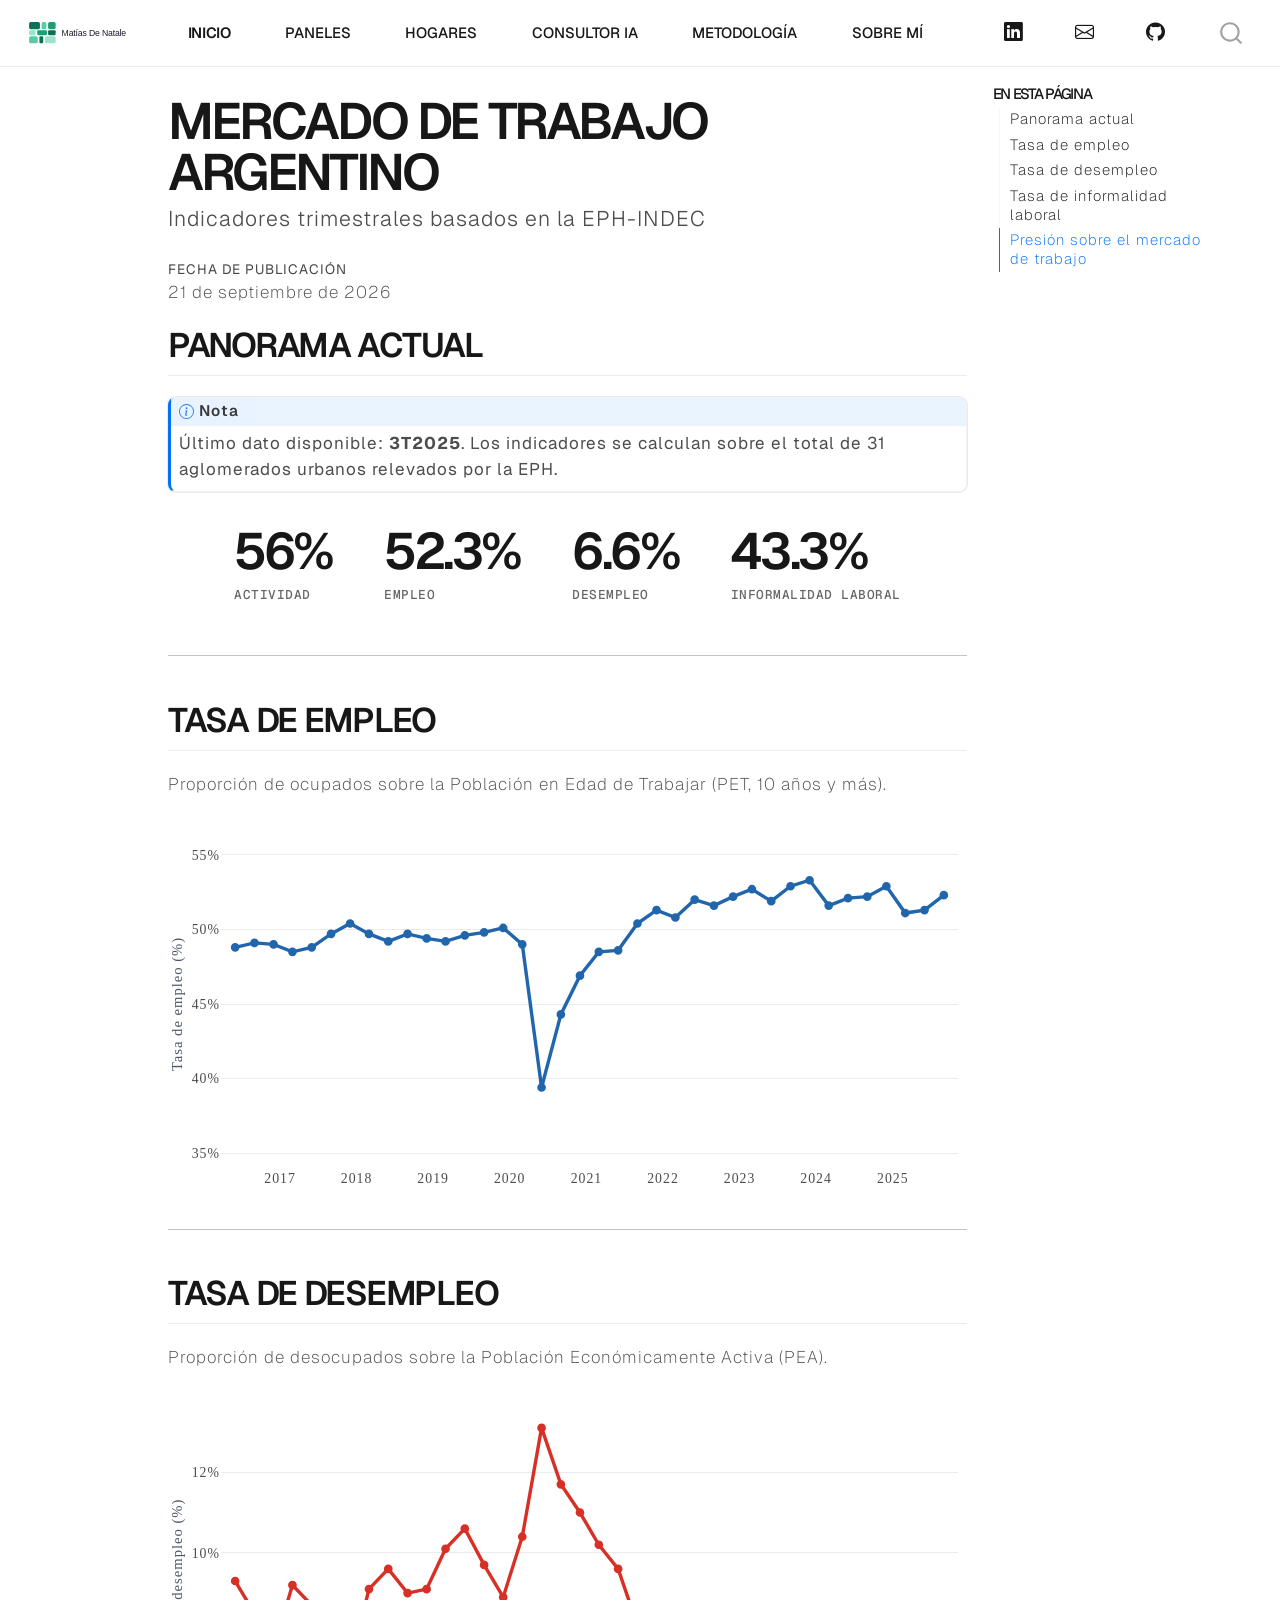
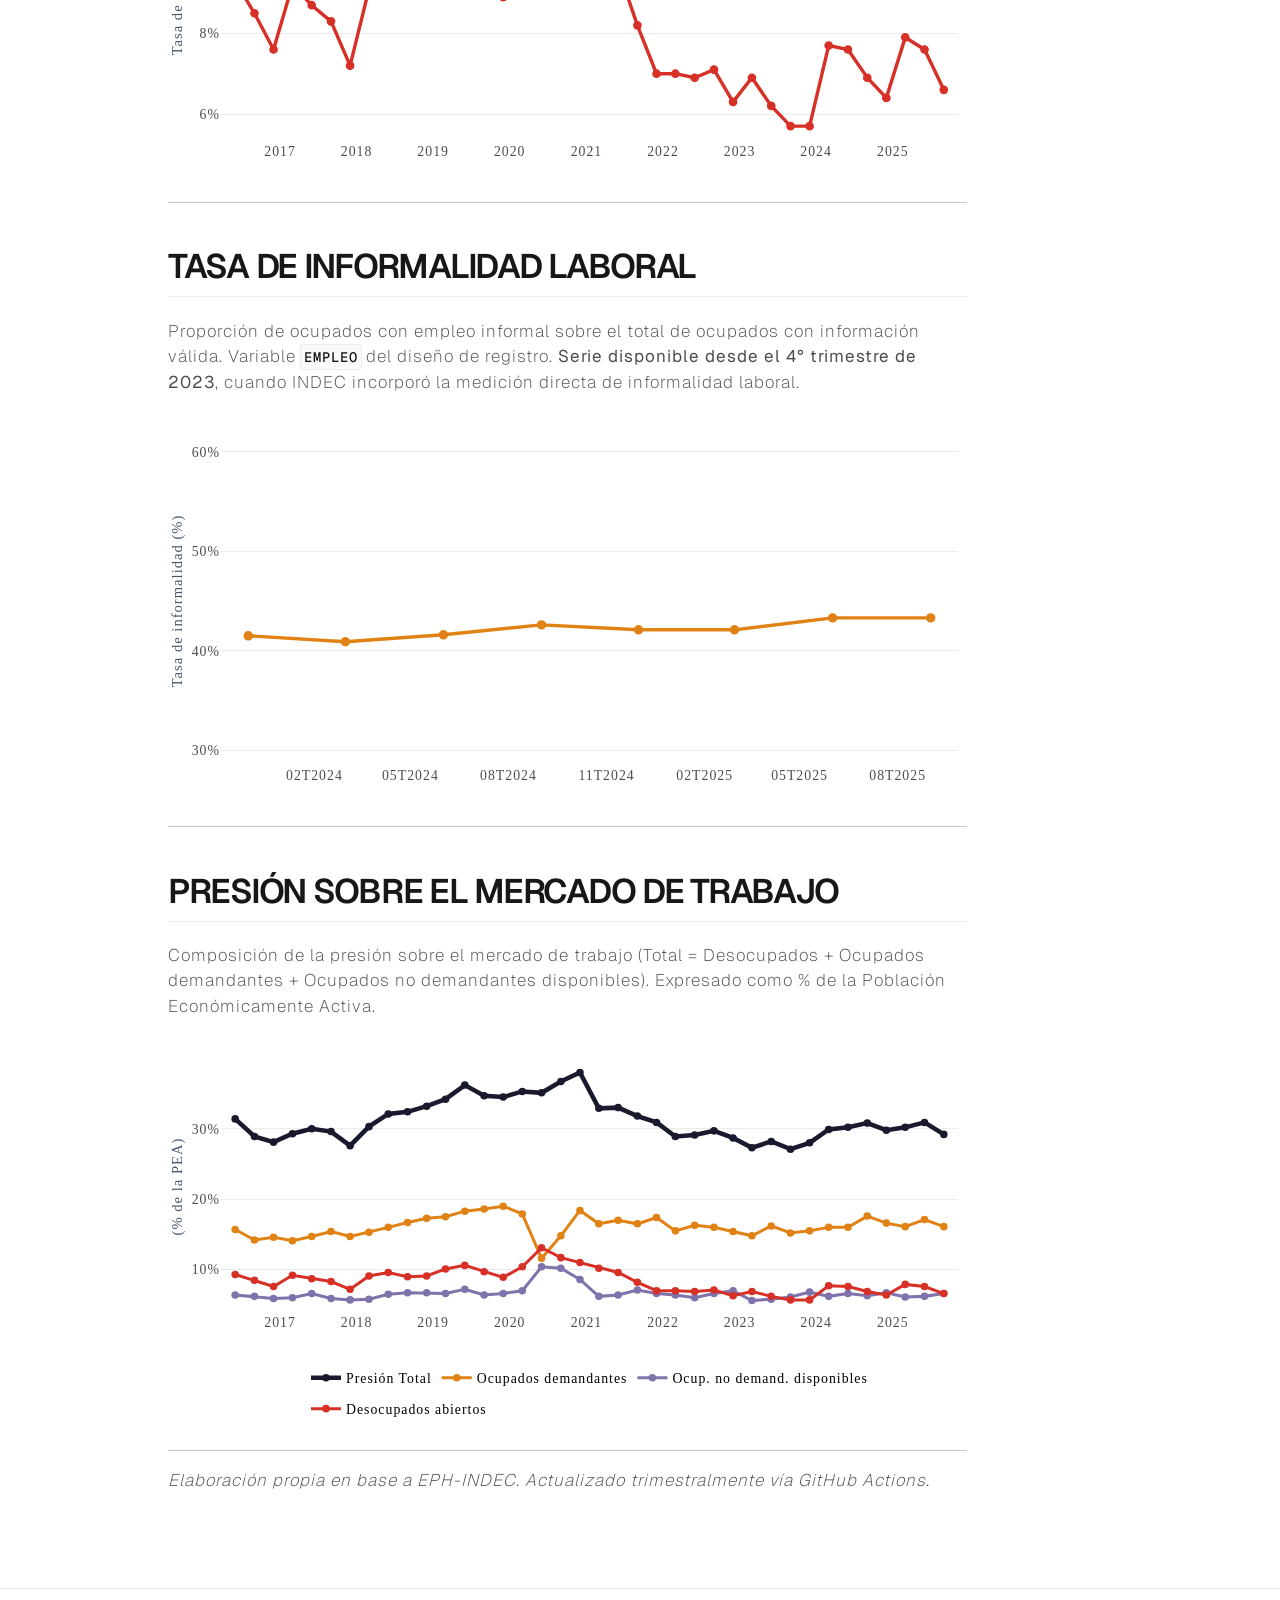
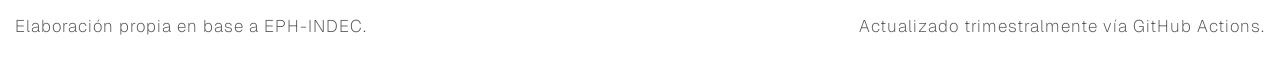
==== commit 22abb2a0: "deploy: c1887bf909f51cd4f8191de725b100e124d2cada" ====
--- a/index.html
+++ b/index.html
@@ -41,7 +41,7 @@
 <link href="site_libs/quarto-html/quarto-syntax-highlighting-3cfa09d2010059c8592a0b9eb880ecc3.css" rel="stylesheet" id="quarto-text-highlighting-styles">
 <script src="site_libs/bootstrap/bootstrap.min.js"></script>
 <link href="site_libs/bootstrap/bootstrap-icons.css" rel="stylesheet">
-<link href="site_libs/bootstrap/bootstrap-d5e1199e3d32eb0c99f33aaeb0dbe05e.min.css" rel="stylesheet" append-hash="true" id="quarto-bootstrap" data-mode="light">
+<link href="site_libs/bootstrap/bootstrap-2e5cd17d7d3064a45e0423f4845e0361.min.css" rel="stylesheet" append-hash="true" id="quarto-bootstrap" data-mode="light">
 <script id="quarto-search-options" type="application/json">{
   "location": "navbar",
   "copy-button": false,
@@ -183,7 +183,7 @@
     <div>
     <div class="quarto-title-meta-heading">Fecha de publicación</div>
     <div class="quarto-title-meta-contents">
-      <p class="date">31 de agosto de 2026</p>
+      <p class="date">21 de septiembre de 2026</p>
     </div>
   </div>
   
@@ -251,8 +251,8 @@
 <p>Proporción de ocupados sobre la Población en Edad de Trabajar (PET, 10 años y más).</p>
 <div class="cell">
 <div class="cell-output-display">
-<div class="plotly html-widget html-fill-item" id="htmlwidget-7c97acb6323cef6afc0d" style="width:100%;height:397px;"></div>
-<script type="application/json" data-for="htmlwidget-7c97acb6323cef6afc0d">{"x":{"data":[{"x":[16953,17045,17136,17226,17318,17410,17501,17591,17683,17775,17866,17956,18048,18140,18231,18322,18414,18506,18597,18687,18779,18871,18962,19052,19144,19236,19327,19417,19509,19601,19692,19783,19875,19967,20058,20148,20240,20332],"y":[48.799999999999997,49.100000000000001,49,48.5,48.799999999999997,49.700000000000003,50.399999999999999,49.700000000000003,49.200000000000003,49.700000000000003,49.399999999999999,49.200000000000003,49.600000000000001,49.799999999999997,50.100000000000001,49,39.399999999999999,44.299999999999997,46.899999999999999,48.5,48.600000000000001,50.399999999999999,51.299999999999997,50.799999999999997,52,51.600000000000001,52.200000000000003,52.700000000000003,51.899999999999999,52.899999999999999,53.299999999999997,51.600000000000001,52.100000000000001,52.200000000000003,52.899999999999999,51.100000000000001,51.299999999999997,52.299999999999997],"text":["2T2016: 48.8%","3T2016: 49.1%","4T2016: 49%","1T2017: 48.5%","2T2017: 48.8%","3T2017: 49.7%","4T2017: 50.4%","1T2018: 49.7%","2T2018: 49.2%","3T2018: 49.7%","4T2018: 49.4%","1T2019: 49.2%","2T2019: 49.6%","3T2019: 49.8%","4T2019: 50.1%","1T2020: 49%","2T2020: 39.4%","3T2020: 44.3%","4T2020: 46.9%","1T2021: 48.5%","2T2021: 48.6%","3T2021: 50.4%","4T2021: 51.3%","1T2022: 50.8%","2T2022: 52%","3T2022: 51.6%","4T2022: 52.2%","1T2023: 52.7%","2T2023: 51.9%","3T2023: 52.9%","4T2023: 53.3%","1T2024: 51.6%","2T2024: 52.1%","3T2024: 52.2%","4T2024: 52.9%","1T2025: 51.1%","2T2025: 51.3%","3T2025: 52.3%"],"type":"scatter","mode":"lines+markers","line":{"width":3.4015748031496069,"color":"rgba(33,102,172,1)","dash":"solid"},"hoveron":"points","showlegend":false,"xaxis":"x","yaxis":"y","hoverinfo":"text","marker":{"autocolorscale":false,"color":"rgba(33,102,172,1)","opacity":1,"size":6.8031496062992138,"symbol":"circle","line":{"width":1.8897637795275593,"color":"rgba(33,102,172,1)"}},"frame":null}],"layout":{"margin":{"t":24.634288086342885,"r":8.6342880863428828,"b":26.766293067662936,"l":48.28559568285597},"paper_bgcolor":"rgba(255,255,255,1)","font":{"color":"rgba(0,0,0,1)","family":"Inter","size":17.268576172685766},"xaxis":{"domain":[0,1],"automargin":true,"type":"linear","autorange":false,"range":[16885.419999999998,20399.580000000002],"tickmode":"array","ticktext":["2017","2018","2019","2020","2021","2022","2023","2024","2025"],"tickvals":[17167,17532,17897,18262,18628,18993,19358,19723,20089],"categoryorder":"array","categoryarray":["2017","2018","2019","2020","2021","2022","2023","2024","2025"],"nticks":null,"ticks":"","tickcolor":null,"ticklen":4.3171440431714414,"tickwidth":0,"showticklabels":true,"tickfont":{"color":"rgba(77,77,77,1)","family":"Inter","size":13.814860938148612},"tickangle":-0,"showline":false,"linecolor":null,"linewidth":0,"showgrid":false,"gridcolor":null,"gridwidth":0,"zeroline":false,"anchor":"y","title":{"text":"","font":{"color":"rgba(0,0,0,1)","family":"Inter","size":17.268576172685766}},"hoverformat":".2f"},"yaxis":{"domain":[0,1],"automargin":true,"type":"linear","autorange":false,"range":[34,56],"tickmode":"array","ticktext":["35%","40%","45%","50%","55%"],"tickvals":[35,40,45,50,55],"categoryorder":"array","categoryarray":["35%","40%","45%","50%","55%"],"nticks":null,"ticks":"","tickcolor":null,"ticklen":4.3171440431714414,"tickwidth":0,"showticklabels":true,"tickfont":{"color":"rgba(77,77,77,1)","family":"Inter","size":13.814860938148611},"tickangle":-0,"showline":false,"linecolor":null,"linewidth":0,"showgrid":true,"gridcolor":"rgba(235,235,235,1)","gridwidth":0.78493528057662576,"zeroline":false,"anchor":"x","title":{"text":"Tasa de empleo (%)","font":{"color":"rgba(74,85,104,1)","family":"Inter","size":14.611872146118724}},"hoverformat":".2f"},"shapes":[],"showlegend":false,"legend":{"bgcolor":null,"bordercolor":null,"borderwidth":0,"font":{"color":"rgba(0,0,0,1)","family":"Inter","size":13.814860938148612},"orientation":"h","x":0.5,"y":-0.14999999999999999,"xanchor":"center","yanchor":"top"},"hovermode":"x unified","barmode":"relative"},"config":{"doubleClick":"reset","modeBarButtonsToAdd":["hoverclosest","hovercompare"],"showSendToCloud":false},"source":"A","attrs":{"42af17055262":{"x":{},"y":{},"text":{},"type":"scatter"},"42af4d73a566":{"x":{},"y":{},"text":{}}},"cur_data":"42af17055262","visdat":{"42af17055262":["function (y) ","x"],"42af4d73a566":["function (y) ","x"]},"highlight":{"on":"plotly_click","persistent":false,"dynamic":false,"selectize":false,"opacityDim":0.20000000000000001,"selected":{"opacity":1},"debounce":0},"shinyEvents":["plotly_hover","plotly_click","plotly_selected","plotly_relayout","plotly_brushed","plotly_brushing","plotly_clickannotation","plotly_doubleclick","plotly_deselect","plotly_afterplot","plotly_sunburstclick"],"base_url":"https://plot.ly"},"evals":[],"jsHooks":[]}</script>
+<div class="plotly html-widget html-fill-item" id="htmlwidget-c6de2406ca07a30f5c8f" style="width:100%;height:397px;"></div>
+<script type="application/json" data-for="htmlwidget-c6de2406ca07a30f5c8f">{"x":{"data":[{"x":[16953,17045,17136,17226,17318,17410,17501,17591,17683,17775,17866,17956,18048,18140,18231,18322,18414,18506,18597,18687,18779,18871,18962,19052,19144,19236,19327,19417,19509,19601,19692,19783,19875,19967,20058,20148,20240,20332],"y":[48.799999999999997,49.100000000000001,49,48.5,48.799999999999997,49.700000000000003,50.399999999999999,49.700000000000003,49.200000000000003,49.700000000000003,49.399999999999999,49.200000000000003,49.600000000000001,49.799999999999997,50.100000000000001,49,39.399999999999999,44.299999999999997,46.899999999999999,48.5,48.600000000000001,50.399999999999999,51.299999999999997,50.799999999999997,52,51.600000000000001,52.200000000000003,52.700000000000003,51.899999999999999,52.899999999999999,53.299999999999997,51.600000000000001,52.100000000000001,52.200000000000003,52.899999999999999,51.100000000000001,51.299999999999997,52.299999999999997],"text":["2T2016: 48.8%","3T2016: 49.1%","4T2016: 49%","1T2017: 48.5%","2T2017: 48.8%","3T2017: 49.7%","4T2017: 50.4%","1T2018: 49.7%","2T2018: 49.2%","3T2018: 49.7%","4T2018: 49.4%","1T2019: 49.2%","2T2019: 49.6%","3T2019: 49.8%","4T2019: 50.1%","1T2020: 49%","2T2020: 39.4%","3T2020: 44.3%","4T2020: 46.9%","1T2021: 48.5%","2T2021: 48.6%","3T2021: 50.4%","4T2021: 51.3%","1T2022: 50.8%","2T2022: 52%","3T2022: 51.6%","4T2022: 52.2%","1T2023: 52.7%","2T2023: 51.9%","3T2023: 52.9%","4T2023: 53.3%","1T2024: 51.6%","2T2024: 52.1%","3T2024: 52.2%","4T2024: 52.9%","1T2025: 51.1%","2T2025: 51.3%","3T2025: 52.3%"],"type":"scatter","mode":"lines+markers","line":{"width":3.4015748031496069,"color":"rgba(33,102,172,1)","dash":"solid"},"hoveron":"points","showlegend":false,"xaxis":"x","yaxis":"y","hoverinfo":"text","marker":{"autocolorscale":false,"color":"rgba(33,102,172,1)","opacity":1,"size":6.8031496062992138,"symbol":"circle","line":{"width":1.8897637795275593,"color":"rgba(33,102,172,1)"}},"frame":null}],"layout":{"margin":{"t":24.634288086342885,"r":8.6342880863428828,"b":26.766293067662936,"l":48.28559568285597},"paper_bgcolor":"rgba(255,255,255,1)","font":{"color":"rgba(0,0,0,1)","family":"Inter","size":17.268576172685766},"xaxis":{"domain":[0,1],"automargin":true,"type":"linear","autorange":false,"range":[16885.419999999998,20399.580000000002],"tickmode":"array","ticktext":["2017","2018","2019","2020","2021","2022","2023","2024","2025"],"tickvals":[17167,17532,17897,18262,18628,18993,19358,19723,20089],"categoryorder":"array","categoryarray":["2017","2018","2019","2020","2021","2022","2023","2024","2025"],"nticks":null,"ticks":"","tickcolor":null,"ticklen":4.3171440431714414,"tickwidth":0,"showticklabels":true,"tickfont":{"color":"rgba(77,77,77,1)","family":"Inter","size":13.814860938148612},"tickangle":-0,"showline":false,"linecolor":null,"linewidth":0,"showgrid":false,"gridcolor":null,"gridwidth":0,"zeroline":false,"anchor":"y","title":{"text":"","font":{"color":"rgba(0,0,0,1)","family":"Inter","size":17.268576172685766}},"hoverformat":".2f"},"yaxis":{"domain":[0,1],"automargin":true,"type":"linear","autorange":false,"range":[34,56],"tickmode":"array","ticktext":["35%","40%","45%","50%","55%"],"tickvals":[35,40,45,50,55],"categoryorder":"array","categoryarray":["35%","40%","45%","50%","55%"],"nticks":null,"ticks":"","tickcolor":null,"ticklen":4.3171440431714414,"tickwidth":0,"showticklabels":true,"tickfont":{"color":"rgba(77,77,77,1)","family":"Inter","size":13.814860938148611},"tickangle":-0,"showline":false,"linecolor":null,"linewidth":0,"showgrid":true,"gridcolor":"rgba(235,235,235,1)","gridwidth":0.78493528057662576,"zeroline":false,"anchor":"x","title":{"text":"Tasa de empleo (%)","font":{"color":"rgba(74,85,104,1)","family":"Inter","size":14.611872146118724}},"hoverformat":".2f"},"shapes":[],"showlegend":false,"legend":{"bgcolor":null,"bordercolor":null,"borderwidth":0,"font":{"color":"rgba(0,0,0,1)","family":"Inter","size":13.814860938148612},"orientation":"h","x":0.5,"y":-0.14999999999999999,"xanchor":"center","yanchor":"top"},"hovermode":"x unified","barmode":"relative"},"config":{"doubleClick":"reset","modeBarButtonsToAdd":["hoverclosest","hovercompare"],"showSendToCloud":false},"source":"A","attrs":{"432d4f02c1b7":{"x":{},"y":{},"text":{},"type":"scatter"},"432d10be9b15":{"x":{},"y":{},"text":{}}},"cur_data":"432d4f02c1b7","visdat":{"432d4f02c1b7":["function (y) ","x"],"432d10be9b15":["function (y) ","x"]},"highlight":{"on":"plotly_click","persistent":false,"dynamic":false,"selectize":false,"opacityDim":0.20000000000000001,"selected":{"opacity":1},"debounce":0},"shinyEvents":["plotly_hover","plotly_click","plotly_selected","plotly_relayout","plotly_brushed","plotly_brushing","plotly_clickannotation","plotly_doubleclick","plotly_deselect","plotly_afterplot","plotly_sunburstclick"],"base_url":"https://plot.ly"},"evals":[],"jsHooks":[]}</script>
 </div>
 </div>
 <hr>
@@ -262,8 +262,8 @@
 <p>Proporción de desocupados sobre la Población Económicamente Activa (PEA).</p>
 <div class="cell">
 <div class="cell-output-display">
-<div class="plotly html-widget html-fill-item" id="htmlwidget-12b428810aeb20e3c486" style="width:100%;height:397px;"></div>
-<script type="application/json" data-for="htmlwidget-12b428810aeb20e3c486">{"x":{"data":[{"x":[16953,17045,17136,17226,17318,17410,17501,17591,17683,17775,17866,17956,18048,18140,18231,18322,18414,18506,18597,18687,18779,18871,18962,19052,19144,19236,19327,19417,19509,19601,19692,19783,19875,19967,20058,20148,20240,20332],"y":[9.3000000000000007,8.5,7.5999999999999996,9.1999999999999993,8.6999999999999993,8.3000000000000007,7.2000000000000002,9.0999999999999996,9.5999999999999996,9,9.0999999999999996,10.1,10.6,9.6999999999999993,8.9000000000000004,10.4,13.1,11.699999999999999,11,10.199999999999999,9.5999999999999996,8.1999999999999993,7,7,6.9000000000000004,7.0999999999999996,6.2999999999999998,6.9000000000000004,6.2000000000000002,5.7000000000000002,5.7000000000000002,7.7000000000000002,7.5999999999999996,6.9000000000000004,6.4000000000000004,7.9000000000000004,7.5999999999999996,6.5999999999999996],"text":["2T2016: 9.3%","3T2016: 8.5%","4T2016: 7.6%","1T2017: 9.2%","2T2017: 8.7%","3T2017: 8.3%","4T2017: 7.2%","1T2018: 9.1%","2T2018: 9.6%","3T2018: 9%","4T2018: 9.1%","1T2019: 10.1%","2T2019: 10.6%","3T2019: 9.7%","4T2019: 8.9%","1T2020: 10.4%","2T2020: 13.1%","3T2020: 11.7%","4T2020: 11%","1T2021: 10.2%","2T2021: 9.6%","3T2021: 8.2%","4T2021: 7%","1T2022: 7%","2T2022: 6.9%","3T2022: 7.1%","4T2022: 6.3%","1T2023: 6.9%","2T2023: 6.2%","3T2023: 5.7%","4T2023: 5.7%","1T2024: 7.7%","2T2024: 7.6%","3T2024: 6.9%","4T2024: 6.4%","1T2025: 7.9%","2T2025: 7.6%","3T2025: 6.6%"],"type":"scatter","mode":"lines+markers","line":{"width":3.4015748031496069,"color":"rgba(215,48,39,1)","dash":"solid"},"hoveron":"points","showlegend":false,"xaxis":"x","yaxis":"y","hoverinfo":"text","marker":{"autocolorscale":false,"color":"rgba(215,48,39,1)","opacity":1,"size":6.8031496062992138,"symbol":"circle","line":{"width":1.8897637795275593,"color":"rgba(215,48,39,1)"}},"frame":null}],"layout":{"margin":{"t":24.634288086342885,"r":8.6342880863428828,"b":26.766293067662936,"l":48.28559568285597},"paper_bgcolor":"rgba(255,255,255,1)","font":{"color":"rgba(0,0,0,1)","family":"Inter","size":17.268576172685766},"xaxis":{"domain":[0,1],"automargin":true,"type":"linear","autorange":false,"range":[16885.419999999998,20399.580000000002],"tickmode":"array","ticktext":["2017","2018","2019","2020","2021","2022","2023","2024","2025"],"tickvals":[17167,17532,17897,18262,18628,18993,19358,19723,20089],"categoryorder":"array","categoryarray":["2017","2018","2019","2020","2021","2022","2023","2024","2025"],"nticks":null,"ticks":"","tickcolor":null,"ticklen":4.3171440431714414,"tickwidth":0,"showticklabels":true,"tickfont":{"color":"rgba(77,77,77,1)","family":"Inter","size":13.814860938148612},"tickangle":-0,"showline":false,"linecolor":null,"linewidth":0,"showgrid":false,"gridcolor":null,"gridwidth":0,"zeroline":false,"anchor":"y","title":{"text":"","font":{"color":"rgba(0,0,0,1)","family":"Inter","size":17.268576172685766}},"hoverformat":".2f"},"yaxis":{"domain":[0,1],"automargin":true,"type":"linear","autorange":false,"range":[5.3300000000000001,13.469999999999999],"tickmode":"array","ticktext":["6%","8%","10%","12%"],"tickvals":[6,8,10,12],"categoryorder":"array","categoryarray":["6%","8%","10%","12%"],"nticks":null,"ticks":"","tickcolor":null,"ticklen":4.3171440431714414,"tickwidth":0,"showticklabels":true,"tickfont":{"color":"rgba(77,77,77,1)","family":"Inter","size":13.814860938148611},"tickangle":-0,"showline":false,"linecolor":null,"linewidth":0,"showgrid":true,"gridcolor":"rgba(235,235,235,1)","gridwidth":0.78493528057662576,"zeroline":false,"anchor":"x","title":{"text":"Tasa de desempleo (%)","font":{"color":"rgba(74,85,104,1)","family":"Inter","size":14.611872146118724}},"hoverformat":".2f"},"shapes":[],"showlegend":false,"legend":{"bgcolor":null,"bordercolor":null,"borderwidth":0,"font":{"color":"rgba(0,0,0,1)","family":"Inter","size":13.814860938148612},"orientation":"h","x":0.5,"y":-0.14999999999999999,"xanchor":"center","yanchor":"top"},"hovermode":"x unified","barmode":"relative"},"config":{"doubleClick":"reset","modeBarButtonsToAdd":["hoverclosest","hovercompare"],"showSendToCloud":false},"source":"A","attrs":{"42af656a524e":{"x":{},"y":{},"text":{},"type":"scatter"},"42af40dc4d77":{"x":{},"y":{},"text":{}}},"cur_data":"42af656a524e","visdat":{"42af656a524e":["function (y) ","x"],"42af40dc4d77":["function (y) ","x"]},"highlight":{"on":"plotly_click","persistent":false,"dynamic":false,"selectize":false,"opacityDim":0.20000000000000001,"selected":{"opacity":1},"debounce":0},"shinyEvents":["plotly_hover","plotly_click","plotly_selected","plotly_relayout","plotly_brushed","plotly_brushing","plotly_clickannotation","plotly_doubleclick","plotly_deselect","plotly_afterplot","plotly_sunburstclick"],"base_url":"https://plot.ly"},"evals":[],"jsHooks":[]}</script>
+<div class="plotly html-widget html-fill-item" id="htmlwidget-9f483214c3b53b25a4af" style="width:100%;height:397px;"></div>
+<script type="application/json" data-for="htmlwidget-9f483214c3b53b25a4af">{"x":{"data":[{"x":[16953,17045,17136,17226,17318,17410,17501,17591,17683,17775,17866,17956,18048,18140,18231,18322,18414,18506,18597,18687,18779,18871,18962,19052,19144,19236,19327,19417,19509,19601,19692,19783,19875,19967,20058,20148,20240,20332],"y":[9.3000000000000007,8.5,7.5999999999999996,9.1999999999999993,8.6999999999999993,8.3000000000000007,7.2000000000000002,9.0999999999999996,9.5999999999999996,9,9.0999999999999996,10.1,10.6,9.6999999999999993,8.9000000000000004,10.4,13.1,11.699999999999999,11,10.199999999999999,9.5999999999999996,8.1999999999999993,7,7,6.9000000000000004,7.0999999999999996,6.2999999999999998,6.9000000000000004,6.2000000000000002,5.7000000000000002,5.7000000000000002,7.7000000000000002,7.5999999999999996,6.9000000000000004,6.4000000000000004,7.9000000000000004,7.5999999999999996,6.5999999999999996],"text":["2T2016: 9.3%","3T2016: 8.5%","4T2016: 7.6%","1T2017: 9.2%","2T2017: 8.7%","3T2017: 8.3%","4T2017: 7.2%","1T2018: 9.1%","2T2018: 9.6%","3T2018: 9%","4T2018: 9.1%","1T2019: 10.1%","2T2019: 10.6%","3T2019: 9.7%","4T2019: 8.9%","1T2020: 10.4%","2T2020: 13.1%","3T2020: 11.7%","4T2020: 11%","1T2021: 10.2%","2T2021: 9.6%","3T2021: 8.2%","4T2021: 7%","1T2022: 7%","2T2022: 6.9%","3T2022: 7.1%","4T2022: 6.3%","1T2023: 6.9%","2T2023: 6.2%","3T2023: 5.7%","4T2023: 5.7%","1T2024: 7.7%","2T2024: 7.6%","3T2024: 6.9%","4T2024: 6.4%","1T2025: 7.9%","2T2025: 7.6%","3T2025: 6.6%"],"type":"scatter","mode":"lines+markers","line":{"width":3.4015748031496069,"color":"rgba(215,48,39,1)","dash":"solid"},"hoveron":"points","showlegend":false,"xaxis":"x","yaxis":"y","hoverinfo":"text","marker":{"autocolorscale":false,"color":"rgba(215,48,39,1)","opacity":1,"size":6.8031496062992138,"symbol":"circle","line":{"width":1.8897637795275593,"color":"rgba(215,48,39,1)"}},"frame":null}],"layout":{"margin":{"t":24.634288086342885,"r":8.6342880863428828,"b":26.766293067662936,"l":48.28559568285597},"paper_bgcolor":"rgba(255,255,255,1)","font":{"color":"rgba(0,0,0,1)","family":"Inter","size":17.268576172685766},"xaxis":{"domain":[0,1],"automargin":true,"type":"linear","autorange":false,"range":[16885.419999999998,20399.580000000002],"tickmode":"array","ticktext":["2017","2018","2019","2020","2021","2022","2023","2024","2025"],"tickvals":[17167,17532,17897,18262,18628,18993,19358,19723,20089],"categoryorder":"array","categoryarray":["2017","2018","2019","2020","2021","2022","2023","2024","2025"],"nticks":null,"ticks":"","tickcolor":null,"ticklen":4.3171440431714414,"tickwidth":0,"showticklabels":true,"tickfont":{"color":"rgba(77,77,77,1)","family":"Inter","size":13.814860938148612},"tickangle":-0,"showline":false,"linecolor":null,"linewidth":0,"showgrid":false,"gridcolor":null,"gridwidth":0,"zeroline":false,"anchor":"y","title":{"text":"","font":{"color":"rgba(0,0,0,1)","family":"Inter","size":17.268576172685766}},"hoverformat":".2f"},"yaxis":{"domain":[0,1],"automargin":true,"type":"linear","autorange":false,"range":[5.3300000000000001,13.469999999999999],"tickmode":"array","ticktext":["6%","8%","10%","12%"],"tickvals":[6,8,10,12],"categoryorder":"array","categoryarray":["6%","8%","10%","12%"],"nticks":null,"ticks":"","tickcolor":null,"ticklen":4.3171440431714414,"tickwidth":0,"showticklabels":true,"tickfont":{"color":"rgba(77,77,77,1)","family":"Inter","size":13.814860938148611},"tickangle":-0,"showline":false,"linecolor":null,"linewidth":0,"showgrid":true,"gridcolor":"rgba(235,235,235,1)","gridwidth":0.78493528057662576,"zeroline":false,"anchor":"x","title":{"text":"Tasa de desempleo (%)","font":{"color":"rgba(74,85,104,1)","family":"Inter","size":14.611872146118724}},"hoverformat":".2f"},"shapes":[],"showlegend":false,"legend":{"bgcolor":null,"bordercolor":null,"borderwidth":0,"font":{"color":"rgba(0,0,0,1)","family":"Inter","size":13.814860938148612},"orientation":"h","x":0.5,"y":-0.14999999999999999,"xanchor":"center","yanchor":"top"},"hovermode":"x unified","barmode":"relative"},"config":{"doubleClick":"reset","modeBarButtonsToAdd":["hoverclosest","hovercompare"],"showSendToCloud":false},"source":"A","attrs":{"432d6d9e80e1":{"x":{},"y":{},"text":{},"type":"scatter"},"432d7db45720":{"x":{},"y":{},"text":{}}},"cur_data":"432d6d9e80e1","visdat":{"432d6d9e80e1":["function (y) ","x"],"432d7db45720":["function (y) ","x"]},"highlight":{"on":"plotly_click","persistent":false,"dynamic":false,"selectize":false,"opacityDim":0.20000000000000001,"selected":{"opacity":1},"debounce":0},"shinyEvents":["plotly_hover","plotly_click","plotly_selected","plotly_relayout","plotly_brushed","plotly_brushing","plotly_clickannotation","plotly_doubleclick","plotly_deselect","plotly_afterplot","plotly_sunburstclick"],"base_url":"https://plot.ly"},"evals":[],"jsHooks":[]}</script>
 </div>
 </div>
 <hr>
@@ -273,8 +273,8 @@
 <p>Proporción de ocupados con empleo informal sobre el total de ocupados con información válida. Variable <code>EMPLEO</code> del diseño de registro. <strong>Serie disponible desde el 4° trimestre de 2023</strong>, cuando INDEC incorporó la medición directa de informalidad laboral.</p>
 <div class="cell">
 <div class="cell-output-display">
-<div class="plotly html-widget html-fill-item" id="htmlwidget-63abf3261dd08bd5b344" style="width:100%;height:397px;"></div>
-<script type="application/json" data-for="htmlwidget-63abf3261dd08bd5b344">{"x":{"data":[{"x":[19692,19783,19875,19967,20058,20148,20240,20332],"y":[41.5,40.899999999999999,41.600000000000001,42.600000000000001,42.100000000000001,42.100000000000001,43.299999999999997,43.299999999999997],"text":["4T2023: 41.5%","1T2024: 40.9%","2T2024: 41.6%","3T2024: 42.6%","4T2024: 42.1%","1T2025: 42.1%","2T2025: 43.3%","3T2025: 43.3%"],"type":"scatter","mode":"lines+markers","line":{"width":3.4015748031496069,"color":"rgba(224,130,20,1)","dash":"solid"},"hoveron":"points","showlegend":false,"xaxis":"x","yaxis":"y","hoverinfo":"text","marker":{"autocolorscale":false,"color":"rgba(224,130,20,1)","opacity":1,"size":7.559055118110237,"symbol":"circle","line":{"width":1.8897637795275593,"color":"rgba(224,130,20,1)"}},"frame":null}],"layout":{"margin":{"t":24.634288086342885,"r":8.6342880863428828,"b":26.766293067662936,"l":48.28559568285597},"paper_bgcolor":"rgba(255,255,255,1)","font":{"color":"rgba(0,0,0,1)","family":"Inter","size":17.268576172685766},"xaxis":{"domain":[0,1],"automargin":true,"type":"linear","autorange":false,"range":[19666.400000000001,20357.599999999999],"tickmode":"array","ticktext":["02T2024","05T2024","08T2024","11T2024","02T2025","05T2025","08T2025"],"tickvals":[19754,19844,19936,20028,20120,20209,20301],"categoryorder":"array","categoryarray":["02T2024","05T2024","08T2024","11T2024","02T2025","05T2025","08T2025"],"nticks":null,"ticks":"","tickcolor":null,"ticklen":4.3171440431714414,"tickwidth":0,"showticklabels":true,"tickfont":{"color":"rgba(77,77,77,1)","family":"Inter","size":13.814860938148612},"tickangle":-0,"showline":false,"linecolor":null,"linewidth":0,"showgrid":false,"gridcolor":null,"gridwidth":0,"zeroline":false,"anchor":"y","title":{"text":"","font":{"color":"rgba(0,0,0,1)","family":"Inter","size":17.268576172685766}},"hoverformat":".2f"},"yaxis":{"domain":[0,1],"automargin":true,"type":"linear","autorange":false,"range":[28.5,61.5],"tickmode":"array","ticktext":["30%","40%","50%","60%"],"tickvals":[30,40,50,60],"categoryorder":"array","categoryarray":["30%","40%","50%","60%"],"nticks":null,"ticks":"","tickcolor":null,"ticklen":4.3171440431714414,"tickwidth":0,"showticklabels":true,"tickfont":{"color":"rgba(77,77,77,1)","family":"Inter","size":13.814860938148611},"tickangle":-0,"showline":false,"linecolor":null,"linewidth":0,"showgrid":true,"gridcolor":"rgba(235,235,235,1)","gridwidth":0.78493528057662576,"zeroline":false,"anchor":"x","title":{"text":"Tasa de informalidad (%)","font":{"color":"rgba(74,85,104,1)","family":"Inter","size":14.611872146118724}},"hoverformat":".2f"},"shapes":[],"showlegend":false,"legend":{"bgcolor":null,"bordercolor":null,"borderwidth":0,"font":{"color":"rgba(0,0,0,1)","family":"Inter","size":13.814860938148612},"orientation":"h","x":0.5,"y":-0.14999999999999999,"xanchor":"center","yanchor":"top"},"hovermode":"x unified","barmode":"relative"},"config":{"doubleClick":"reset","modeBarButtonsToAdd":["hoverclosest","hovercompare"],"showSendToCloud":false},"source":"A","attrs":{"42af3986b4d0":{"x":{},"y":{},"text":{},"type":"scatter"},"42af500018d":{"x":{},"y":{},"text":{}}},"cur_data":"42af3986b4d0","visdat":{"42af3986b4d0":["function (y) ","x"],"42af500018d":["function (y) ","x"]},"highlight":{"on":"plotly_click","persistent":false,"dynamic":false,"selectize":false,"opacityDim":0.20000000000000001,"selected":{"opacity":1},"debounce":0},"shinyEvents":["plotly_hover","plotly_click","plotly_selected","plotly_relayout","plotly_brushed","plotly_brushing","plotly_clickannotation","plotly_doubleclick","plotly_deselect","plotly_afterplot","plotly_sunburstclick"],"base_url":"https://plot.ly"},"evals":[],"jsHooks":[]}</script>
+<div class="plotly html-widget html-fill-item" id="htmlwidget-db51c6285bdacc7f7836" style="width:100%;height:397px;"></div>
+<script type="application/json" data-for="htmlwidget-db51c6285bdacc7f7836">{"x":{"data":[{"x":[19692,19783,19875,19967,20058,20148,20240,20332],"y":[41.5,40.899999999999999,41.600000000000001,42.600000000000001,42.100000000000001,42.100000000000001,43.299999999999997,43.299999999999997],"text":["4T2023: 41.5%","1T2024: 40.9%","2T2024: 41.6%","3T2024: 42.6%","4T2024: 42.1%","1T2025: 42.1%","2T2025: 43.3%","3T2025: 43.3%"],"type":"scatter","mode":"lines+markers","line":{"width":3.4015748031496069,"color":"rgba(224,130,20,1)","dash":"solid"},"hoveron":"points","showlegend":false,"xaxis":"x","yaxis":"y","hoverinfo":"text","marker":{"autocolorscale":false,"color":"rgba(224,130,20,1)","opacity":1,"size":7.559055118110237,"symbol":"circle","line":{"width":1.8897637795275593,"color":"rgba(224,130,20,1)"}},"frame":null}],"layout":{"margin":{"t":24.634288086342885,"r":8.6342880863428828,"b":26.766293067662936,"l":48.28559568285597},"paper_bgcolor":"rgba(255,255,255,1)","font":{"color":"rgba(0,0,0,1)","family":"Inter","size":17.268576172685766},"xaxis":{"domain":[0,1],"automargin":true,"type":"linear","autorange":false,"range":[19666.400000000001,20357.599999999999],"tickmode":"array","ticktext":["02T2024","05T2024","08T2024","11T2024","02T2025","05T2025","08T2025"],"tickvals":[19754,19844,19936,20028,20120,20209,20301],"categoryorder":"array","categoryarray":["02T2024","05T2024","08T2024","11T2024","02T2025","05T2025","08T2025"],"nticks":null,"ticks":"","tickcolor":null,"ticklen":4.3171440431714414,"tickwidth":0,"showticklabels":true,"tickfont":{"color":"rgba(77,77,77,1)","family":"Inter","size":13.814860938148612},"tickangle":-0,"showline":false,"linecolor":null,"linewidth":0,"showgrid":false,"gridcolor":null,"gridwidth":0,"zeroline":false,"anchor":"y","title":{"text":"","font":{"color":"rgba(0,0,0,1)","family":"Inter","size":17.268576172685766}},"hoverformat":".2f"},"yaxis":{"domain":[0,1],"automargin":true,"type":"linear","autorange":false,"range":[28.5,61.5],"tickmode":"array","ticktext":["30%","40%","50%","60%"],"tickvals":[30,40,50,60],"categoryorder":"array","categoryarray":["30%","40%","50%","60%"],"nticks":null,"ticks":"","tickcolor":null,"ticklen":4.3171440431714414,"tickwidth":0,"showticklabels":true,"tickfont":{"color":"rgba(77,77,77,1)","family":"Inter","size":13.814860938148611},"tickangle":-0,"showline":false,"linecolor":null,"linewidth":0,"showgrid":true,"gridcolor":"rgba(235,235,235,1)","gridwidth":0.78493528057662576,"zeroline":false,"anchor":"x","title":{"text":"Tasa de informalidad (%)","font":{"color":"rgba(74,85,104,1)","family":"Inter","size":14.611872146118724}},"hoverformat":".2f"},"shapes":[],"showlegend":false,"legend":{"bgcolor":null,"bordercolor":null,"borderwidth":0,"font":{"color":"rgba(0,0,0,1)","family":"Inter","size":13.814860938148612},"orientation":"h","x":0.5,"y":-0.14999999999999999,"xanchor":"center","yanchor":"top"},"hovermode":"x unified","barmode":"relative"},"config":{"doubleClick":"reset","modeBarButtonsToAdd":["hoverclosest","hovercompare"],"showSendToCloud":false},"source":"A","attrs":{"432d6e5a1862":{"x":{},"y":{},"text":{},"type":"scatter"},"432d77d77a53":{"x":{},"y":{},"text":{}}},"cur_data":"432d6e5a1862","visdat":{"432d6e5a1862":["function (y) ","x"],"432d77d77a53":["function (y) ","x"]},"highlight":{"on":"plotly_click","persistent":false,"dynamic":false,"selectize":false,"opacityDim":0.20000000000000001,"selected":{"opacity":1},"debounce":0},"shinyEvents":["plotly_hover","plotly_click","plotly_selected","plotly_relayout","plotly_brushed","plotly_brushing","plotly_clickannotation","plotly_doubleclick","plotly_deselect","plotly_afterplot","plotly_sunburstclick"],"base_url":"https://plot.ly"},"evals":[],"jsHooks":[]}</script>
 </div>
 </div>
 <hr>
@@ -284,8 +284,8 @@
 <p>Composición de la presión sobre el mercado de trabajo (Total = Desocupados + Ocupados demandantes + Ocupados no demandantes disponibles). Expresado como % de la Población Económicamente Activa.</p>
 <div class="cell">
 <div class="cell-output-display">
-<div class="plotly html-widget html-fill-item" id="htmlwidget-4040748739062ccbc91e" style="width:100%;height:397px;"></div>
-<script type="application/json" data-for="htmlwidget-4040748739062ccbc91e">{"x":{"data":[{"x":[16953,17045,17136,17226,17318,17410,17501,17591,17683,17775,17866,17956,18048,18140,18231,18322,18414,18506,18597,18687,18779,18871,18962,19052,19144,19236,19327,19417,19509,19601,19692,19783,19875,19967,20058,20148,20240,20332],"y":[31.399999999999999,28.899999999999999,28.100000000000001,29.300000000000001,30,29.600000000000001,27.600000000000001,30.300000000000001,32.100000000000001,32.399999999999999,33.200000000000003,34.200000000000003,36.200000000000003,34.700000000000003,34.5,35.299999999999997,35.100000000000001,36.700000000000003,38,32.899999999999999,33,31.800000000000001,30.899999999999999,28.899999999999999,29.100000000000001,29.699999999999999,28.699999999999999,27.300000000000001,28.199999999999999,27.100000000000001,28,29.899999999999999,30.199999999999999,30.800000000000001,29.800000000000001,30.199999999999999,30.899999999999999,29.199999999999999],"text":["2T2016<br>Presión Total: 31.4%","3T2016<br>Presión Total: 28.9%","4T2016<br>Presión Total: 28.1%","1T2017<br>Presión Total: 29.3%","2T2017<br>Presión Total: 30%","3T2017<br>Presión Total: 29.6%","4T2017<br>Presión Total: 27.6%","1T2018<br>Presión Total: 30.3%","2T2018<br>Presión Total: 32.1%","3T2018<br>Presión Total: 32.4%","4T2018<br>Presión Total: 33.2%","1T2019<br>Presión Total: 34.2%","2T2019<br>Presión Total: 36.2%","3T2019<br>Presión Total: 34.7%","4T2019<br>Presión Total: 34.5%","1T2020<br>Presión Total: 35.3%","2T2020<br>Presión Total: 35.1%","3T2020<br>Presión Total: 36.7%","4T2020<br>Presión Total: 38%","1T2021<br>Presión Total: 32.9%","2T2021<br>Presión Total: 33%","3T2021<br>Presión Total: 31.8%","4T2021<br>Presión Total: 30.9%","1T2022<br>Presión Total: 28.9%","2T2022<br>Presión Total: 29.1%","3T2022<br>Presión Total: 29.7%","4T2022<br>Presión Total: 28.7%","1T2023<br>Presión Total: 27.3%","2T2023<br>Presión Total: 28.2%","3T2023<br>Presión Total: 27.1%","4T2023<br>Presión Total: 28%","1T2024<br>Presión Total: 29.9%","2T2024<br>Presión Total: 30.2%","3T2024<br>Presión Total: 30.8%","4T2024<br>Presión Total: 29.8%","1T2025<br>Presión Total: 30.2%","2T2025<br>Presión Total: 30.9%","3T2025<br>Presión Total: 29.2%"],"type":"scatter","mode":"lines+markers","line":{"width":4.5354330708661417,"color":"rgba(26,26,46,1)","dash":"solid"},"hoveron":"points","name":"Presión Total","legendgroup":"Presión Total","showlegend":true,"xaxis":"x","yaxis":"y","hoverinfo":"text","marker":{"autocolorscale":false,"color":"rgba(26,26,46,1)","opacity":1,"size":5.6692913385826778,"symbol":"circle","line":{"width":1.8897637795275593,"color":"rgba(26,26,46,1)"}},"frame":null},{"x":[16953,17045,17136,17226,17318,17410,17501,17591,17683,17775,17866,17956,18048,18140,18231,18322,18414,18506,18597,18687,18779,18871,18962,19052,19144,19236,19327,19417,19509,19601,19692,19783,19875,19967,20058,20148,20240,20332],"y":[15.699999999999999,14.199999999999999,14.6,14.1,14.699999999999999,15.4,14.699999999999999,15.300000000000001,16,16.699999999999999,17.300000000000001,17.5,18.300000000000001,18.600000000000001,19,17.899999999999999,11.6,14.800000000000001,18.399999999999999,16.5,17,16.5,17.399999999999999,15.5,16.300000000000001,16,15.4,14.800000000000001,16.199999999999999,15.199999999999999,15.5,16,16,17.600000000000001,16.600000000000001,16.100000000000001,17.100000000000001,16.100000000000001],"text":["2T2016<br>Ocupados demandantes: 15.7%","3T2016<br>Ocupados demandantes: 14.2%","4T2016<br>Ocupados demandantes: 14.6%","1T2017<br>Ocupados demandantes: 14.1%","2T2017<br>Ocupados demandantes: 14.7%","3T2017<br>Ocupados demandantes: 15.4%","4T2017<br>Ocupados demandantes: 14.7%","1T2018<br>Ocupados demandantes: 15.3%","2T2018<br>Ocupados demandantes: 16%","3T2018<br>Ocupados demandantes: 16.7%","4T2018<br>Ocupados demandantes: 17.3%","1T2019<br>Ocupados demandantes: 17.5%","2T2019<br>Ocupados demandantes: 18.3%","3T2019<br>Ocupados demandantes: 18.6%","4T2019<br>Ocupados demandantes: 19%","1T2020<br>Ocupados demandantes: 17.9%","2T2020<br>Ocupados demandantes: 11.6%","3T2020<br>Ocupados demandantes: 14.8%","4T2020<br>Ocupados demandantes: 18.4%","1T2021<br>Ocupados demandantes: 16.5%","2T2021<br>Ocupados demandantes: 17%","3T2021<br>Ocupados demandantes: 16.5%","4T2021<br>Ocupados demandantes: 17.4%","1T2022<br>Ocupados demandantes: 15.5%","2T2022<br>Ocupados demandantes: 16.3%","3T2022<br>Ocupados demandantes: 16%","4T2022<br>Ocupados demandantes: 15.4%","1T2023<br>Ocupados demandantes: 14.8%","2T2023<br>Ocupados demandantes: 16.2%","3T2023<br>Ocupados demandantes: 15.2%","4T2023<br>Ocupados demandantes: 15.5%","1T2024<br>Ocupados demandantes: 16%","2T2024<br>Ocupados demandantes: 16%","3T2024<br>Ocupados demandantes: 17.6%","4T2024<br>Ocupados demandantes: 16.6%","1T2025<br>Ocupados demandantes: 16.1%","2T2025<br>Ocupados demandantes: 17.1%","3T2025<br>Ocupados demandantes: 16.1%"],"type":"scatter","mode":"lines+markers","line":{"width":3.0236220472440949,"color":"rgba(224,130,20,1)","dash":"solid"},"hoveron":"points","name":"Ocupados demandantes","legendgroup":"Ocupados demandantes","showlegend":true,"xaxis":"x","yaxis":"y","hoverinfo":"text","marker":{"autocolorscale":false,"color":"rgba(224,130,20,1)","opacity":1,"size":5.6692913385826778,"symbol":"circle","line":{"width":1.8897637795275593,"color":"rgba(224,130,20,1)"}},"frame":null},{"x":[16953,17045,17136,17226,17318,17410,17501,17591,17683,17775,17866,17956,18048,18140,18231,18322,18414,18506,18597,18687,18779,18871,18962,19052,19144,19236,19327,19417,19509,19601,19692,19783,19875,19967,20058,20148,20240,20332],"y":[6.4000000000000004,6.2000000000000002,5.9000000000000004,6,6.5999999999999996,5.9000000000000004,5.7000000000000002,5.7999999999999998,6.5,6.7000000000000002,6.7000000000000002,6.5999999999999996,7.2000000000000002,6.4000000000000004,6.5999999999999996,7,10.4,10.199999999999999,8.5999999999999996,6.2000000000000002,6.4000000000000004,7.0999999999999996,6.5999999999999996,6.4000000000000004,6,6.5999999999999996,7,5.5999999999999996,5.7999999999999998,6.0999999999999996,6.7999999999999998,6.2000000000000002,6.5999999999999996,6.2999999999999998,6.7000000000000002,6.0999999999999996,6.2000000000000002,6.5999999999999996],"text":["2T2016<br>Ocup. no demand. disponibles: 6.4%","3T2016<br>Ocup. no demand. disponibles: 6.2%","4T2016<br>Ocup. no demand. disponibles: 5.9%","1T2017<br>Ocup. no demand. disponibles: 6%","2T2017<br>Ocup. no demand. disponibles: 6.6%","3T2017<br>Ocup. no demand. disponibles: 5.9%","4T2017<br>Ocup. no demand. disponibles: 5.7%","1T2018<br>Ocup. no demand. disponibles: 5.8%","2T2018<br>Ocup. no demand. disponibles: 6.5%","3T2018<br>Ocup. no demand. disponibles: 6.7%","4T2018<br>Ocup. no demand. disponibles: 6.7%","1T2019<br>Ocup. no demand. disponibles: 6.6%","2T2019<br>Ocup. no demand. disponibles: 7.2%","3T2019<br>Ocup. no demand. disponibles: 6.4%","4T2019<br>Ocup. no demand. disponibles: 6.6%","1T2020<br>Ocup. no demand. disponibles: 7%","2T2020<br>Ocup. no demand. disponibles: 10.4%","3T2020<br>Ocup. no demand. disponibles: 10.2%","4T2020<br>Ocup. no demand. disponibles: 8.6%","1T2021<br>Ocup. no demand. disponibles: 6.2%","2T2021<br>Ocup. no demand. disponibles: 6.4%","3T2021<br>Ocup. no demand. disponibles: 7.1%","4T2021<br>Ocup. no demand. disponibles: 6.6%","1T2022<br>Ocup. no demand. disponibles: 6.4%","2T2022<br>Ocup. no demand. disponibles: 6%","3T2022<br>Ocup. no demand. disponibles: 6.6%","4T2022<br>Ocup. no demand. disponibles: 7%","1T2023<br>Ocup. no demand. disponibles: 5.6%","2T2023<br>Ocup. no demand. disponibles: 5.8%","3T2023<br>Ocup. no demand. disponibles: 6.1%","4T2023<br>Ocup. no demand. disponibles: 6.8%","1T2024<br>Ocup. no demand. disponibles: 6.2%","2T2024<br>Ocup. no demand. disponibles: 6.6%","3T2024<br>Ocup. no demand. disponibles: 6.3%","4T2024<br>Ocup. no demand. disponibles: 6.7%","1T2025<br>Ocup. no demand. disponibles: 6.1%","2T2025<br>Ocup. no demand. disponibles: 6.2%","3T2025<br>Ocup. no demand. disponibles: 6.6%"],"type":"scatter","mode":"lines+markers","line":{"width":3.0236220472440949,"color":"rgba(128,115,172,1)","dash":"solid"},"hoveron":"points","name":"Ocup. no demand. disponibles","legendgroup":"Ocup. no demand. disponibles","showlegend":true,"xaxis":"x","yaxis":"y","hoverinfo":"text","marker":{"autocolorscale":false,"color":"rgba(128,115,172,1)","opacity":1,"size":5.6692913385826778,"symbol":"circle","line":{"width":1.8897637795275593,"color":"rgba(128,115,172,1)"}},"frame":null},{"x":[16953,17045,17136,17226,17318,17410,17501,17591,17683,17775,17866,17956,18048,18140,18231,18322,18414,18506,18597,18687,18779,18871,18962,19052,19144,19236,19327,19417,19509,19601,19692,19783,19875,19967,20058,20148,20240,20332],"y":[9.3000000000000007,8.5,7.5999999999999996,9.1999999999999993,8.6999999999999993,8.3000000000000007,7.2000000000000002,9.0999999999999996,9.5999999999999996,9,9.0999999999999996,10.1,10.6,9.6999999999999993,8.9000000000000004,10.4,13.1,11.699999999999999,11,10.199999999999999,9.5999999999999996,8.1999999999999993,7,7,6.9000000000000004,7.0999999999999996,6.2999999999999998,6.9000000000000004,6.2000000000000002,5.7000000000000002,5.7000000000000002,7.7000000000000002,7.5999999999999996,6.9000000000000004,6.4000000000000004,7.9000000000000004,7.5999999999999996,6.5999999999999996],"text":["2T2016<br>Desocupados abiertos: 9.3%","3T2016<br>Desocupados abiertos: 8.5%","4T2016<br>Desocupados abiertos: 7.6%","1T2017<br>Desocupados abiertos: 9.2%","2T2017<br>Desocupados abiertos: 8.7%","3T2017<br>Desocupados abiertos: 8.3%","4T2017<br>Desocupados abiertos: 7.2%","1T2018<br>Desocupados abiertos: 9.1%","2T2018<br>Desocupados abiertos: 9.6%","3T2018<br>Desocupados abiertos: 9%","4T2018<br>Desocupados abiertos: 9.1%","1T2019<br>Desocupados abiertos: 10.1%","2T2019<br>Desocupados abiertos: 10.6%","3T2019<br>Desocupados abiertos: 9.7%","4T2019<br>Desocupados abiertos: 8.9%","1T2020<br>Desocupados abiertos: 10.4%","2T2020<br>Desocupados abiertos: 13.1%","3T2020<br>Desocupados abiertos: 11.7%","4T2020<br>Desocupados abiertos: 11%","1T2021<br>Desocupados abiertos: 10.2%","2T2021<br>Desocupados abiertos: 9.6%","3T2021<br>Desocupados abiertos: 8.2%","4T2021<br>Desocupados abiertos: 7%","1T2022<br>Desocupados abiertos: 7%","2T2022<br>Desocupados abiertos: 6.9%","3T2022<br>Desocupados abiertos: 7.1%","4T2022<br>Desocupados abiertos: 6.3%","1T2023<br>Desocupados abiertos: 6.9%","2T2023<br>Desocupados abiertos: 6.2%","3T2023<br>Desocupados abiertos: 5.7%","4T2023<br>Desocupados abiertos: 5.7%","1T2024<br>Desocupados abiertos: 7.7%","2T2024<br>Desocupados abiertos: 7.6%","3T2024<br>Desocupados abiertos: 6.9%","4T2024<br>Desocupados abiertos: 6.4%","1T2025<br>Desocupados abiertos: 7.9%","2T2025<br>Desocupados abiertos: 7.6%","3T2025<br>Desocupados abiertos: 6.6%"],"type":"scatter","mode":"lines+markers","line":{"width":3.0236220472440949,"color":"rgba(215,48,39,1)","dash":"solid"},"hoveron":"points","name":"Desocupados abiertos","legendgroup":"Desocupados abiertos","showlegend":true,"xaxis":"x","yaxis":"y","hoverinfo":"text","marker":{"autocolorscale":false,"color":"rgba(215,48,39,1)","opacity":1,"size":5.6692913385826778,"symbol":"circle","line":{"width":1.8897637795275593,"color":"rgba(215,48,39,1)"}},"frame":null}],"layout":{"margin":{"t":24.634288086342885,"r":8.6342880863428828,"b":26.766293067662936,"l":48.28559568285597},"paper_bgcolor":"rgba(255,255,255,1)","font":{"color":"rgba(0,0,0,1)","family":"Inter","size":17.268576172685766},"xaxis":{"domain":[0,1],"automargin":true,"type":"linear","autorange":false,"range":[16885.419999999998,20399.580000000002],"tickmode":"array","ticktext":["2017","2018","2019","2020","2021","2022","2023","2024","2025"],"tickvals":[17167,17532,17897,18262,18628,18993,19358,19723,20089],"categoryorder":"array","categoryarray":["2017","2018","2019","2020","2021","2022","2023","2024","2025"],"nticks":null,"ticks":"","tickcolor":null,"ticklen":4.3171440431714414,"tickwidth":0,"showticklabels":true,"tickfont":{"color":"rgba(77,77,77,1)","family":"Inter","size":13.814860938148612},"tickangle":-0,"showline":false,"linecolor":null,"linewidth":0,"showgrid":false,"gridcolor":null,"gridwidth":0,"zeroline":false,"anchor":"y","title":{"text":"","font":{"color":"rgba(0,0,0,1)","family":"Inter","size":17.268576172685766}},"hoverformat":".2f"},"yaxis":{"domain":[0,1],"automargin":true,"type":"linear","autorange":false,"range":[3.9799999999999995,39.619999999999997],"tickmode":"array","ticktext":["10%","20%","30%"],"tickvals":[10,20,30],"categoryorder":"array","categoryarray":["10%","20%","30%"],"nticks":null,"ticks":"","tickcolor":null,"ticklen":4.3171440431714414,"tickwidth":0,"showticklabels":true,"tickfont":{"color":"rgba(77,77,77,1)","family":"Inter","size":13.814860938148611},"tickangle":-0,"showline":false,"linecolor":null,"linewidth":0,"showgrid":true,"gridcolor":"rgba(235,235,235,1)","gridwidth":0.78493528057662576,"zeroline":false,"anchor":"x","title":{"text":"(% de la PEA)","font":{"color":"rgba(74,85,104,1)","family":"Inter","size":14.611872146118724}},"hoverformat":".2f"},"shapes":[],"showlegend":true,"legend":{"bgcolor":null,"bordercolor":null,"borderwidth":0,"font":{"color":"rgba(0,0,0,1)","family":"Inter","size":13.814860938148612},"orientation":"h","x":0.5,"y":-0.20000000000000001,"xanchor":"center","yanchor":"top","title":{"text":"","font":{"color":"rgba(0,0,0,1)","family":"Inter","size":17.268576172685766}}},"hovermode":"x unified","barmode":"relative"},"config":{"doubleClick":"reset","modeBarButtonsToAdd":["hoverclosest","hovercompare"],"showSendToCloud":false},"source":"A","attrs":{"42af3155878f":{"x":{},"y":{},"colour":{},"text":{},"linewidth":{},"type":"scatter"},"42af4a32b75f":{"x":{},"y":{},"colour":{},"text":{}}},"cur_data":"42af3155878f","visdat":{"42af3155878f":["function (y) ","x"],"42af4a32b75f":["function (y) ","x"]},"highlight":{"on":"plotly_click","persistent":false,"dynamic":false,"selectize":false,"opacityDim":0.20000000000000001,"selected":{"opacity":1},"debounce":0},"shinyEvents":["plotly_hover","plotly_click","plotly_selected","plotly_relayout","plotly_brushed","plotly_brushing","plotly_clickannotation","plotly_doubleclick","plotly_deselect","plotly_afterplot","plotly_sunburstclick"],"base_url":"https://plot.ly"},"evals":[],"jsHooks":[]}</script>
+<div class="plotly html-widget html-fill-item" id="htmlwidget-ef9caca22c0851d378ca" style="width:100%;height:397px;"></div>
+<script type="application/json" data-for="htmlwidget-ef9caca22c0851d378ca">{"x":{"data":[{"x":[16953,17045,17136,17226,17318,17410,17501,17591,17683,17775,17866,17956,18048,18140,18231,18322,18414,18506,18597,18687,18779,18871,18962,19052,19144,19236,19327,19417,19509,19601,19692,19783,19875,19967,20058,20148,20240,20332],"y":[31.399999999999999,28.899999999999999,28.100000000000001,29.300000000000001,30,29.600000000000001,27.600000000000001,30.300000000000001,32.100000000000001,32.399999999999999,33.200000000000003,34.200000000000003,36.200000000000003,34.700000000000003,34.5,35.299999999999997,35.100000000000001,36.700000000000003,38,32.899999999999999,33,31.800000000000001,30.899999999999999,28.899999999999999,29.100000000000001,29.699999999999999,28.699999999999999,27.300000000000001,28.199999999999999,27.100000000000001,28,29.899999999999999,30.199999999999999,30.800000000000001,29.800000000000001,30.199999999999999,30.899999999999999,29.199999999999999],"text":["2T2016<br>Presión Total: 31.4%","3T2016<br>Presión Total: 28.9%","4T2016<br>Presión Total: 28.1%","1T2017<br>Presión Total: 29.3%","2T2017<br>Presión Total: 30%","3T2017<br>Presión Total: 29.6%","4T2017<br>Presión Total: 27.6%","1T2018<br>Presión Total: 30.3%","2T2018<br>Presión Total: 32.1%","3T2018<br>Presión Total: 32.4%","4T2018<br>Presión Total: 33.2%","1T2019<br>Presión Total: 34.2%","2T2019<br>Presión Total: 36.2%","3T2019<br>Presión Total: 34.7%","4T2019<br>Presión Total: 34.5%","1T2020<br>Presión Total: 35.3%","2T2020<br>Presión Total: 35.1%","3T2020<br>Presión Total: 36.7%","4T2020<br>Presión Total: 38%","1T2021<br>Presión Total: 32.9%","2T2021<br>Presión Total: 33%","3T2021<br>Presión Total: 31.8%","4T2021<br>Presión Total: 30.9%","1T2022<br>Presión Total: 28.9%","2T2022<br>Presión Total: 29.1%","3T2022<br>Presión Total: 29.7%","4T2022<br>Presión Total: 28.7%","1T2023<br>Presión Total: 27.3%","2T2023<br>Presión Total: 28.2%","3T2023<br>Presión Total: 27.1%","4T2023<br>Presión Total: 28%","1T2024<br>Presión Total: 29.9%","2T2024<br>Presión Total: 30.2%","3T2024<br>Presión Total: 30.8%","4T2024<br>Presión Total: 29.8%","1T2025<br>Presión Total: 30.2%","2T2025<br>Presión Total: 30.9%","3T2025<br>Presión Total: 29.2%"],"type":"scatter","mode":"lines+markers","line":{"width":4.5354330708661417,"color":"rgba(26,26,46,1)","dash":"solid"},"hoveron":"points","name":"Presión Total","legendgroup":"Presión Total","showlegend":true,"xaxis":"x","yaxis":"y","hoverinfo":"text","marker":{"autocolorscale":false,"color":"rgba(26,26,46,1)","opacity":1,"size":5.6692913385826778,"symbol":"circle","line":{"width":1.8897637795275593,"color":"rgba(26,26,46,1)"}},"frame":null},{"x":[16953,17045,17136,17226,17318,17410,17501,17591,17683,17775,17866,17956,18048,18140,18231,18322,18414,18506,18597,18687,18779,18871,18962,19052,19144,19236,19327,19417,19509,19601,19692,19783,19875,19967,20058,20148,20240,20332],"y":[15.699999999999999,14.199999999999999,14.6,14.1,14.699999999999999,15.4,14.699999999999999,15.300000000000001,16,16.699999999999999,17.300000000000001,17.5,18.300000000000001,18.600000000000001,19,17.899999999999999,11.6,14.800000000000001,18.399999999999999,16.5,17,16.5,17.399999999999999,15.5,16.300000000000001,16,15.4,14.800000000000001,16.199999999999999,15.199999999999999,15.5,16,16,17.600000000000001,16.600000000000001,16.100000000000001,17.100000000000001,16.100000000000001],"text":["2T2016<br>Ocupados demandantes: 15.7%","3T2016<br>Ocupados demandantes: 14.2%","4T2016<br>Ocupados demandantes: 14.6%","1T2017<br>Ocupados demandantes: 14.1%","2T2017<br>Ocupados demandantes: 14.7%","3T2017<br>Ocupados demandantes: 15.4%","4T2017<br>Ocupados demandantes: 14.7%","1T2018<br>Ocupados demandantes: 15.3%","2T2018<br>Ocupados demandantes: 16%","3T2018<br>Ocupados demandantes: 16.7%","4T2018<br>Ocupados demandantes: 17.3%","1T2019<br>Ocupados demandantes: 17.5%","2T2019<br>Ocupados demandantes: 18.3%","3T2019<br>Ocupados demandantes: 18.6%","4T2019<br>Ocupados demandantes: 19%","1T2020<br>Ocupados demandantes: 17.9%","2T2020<br>Ocupados demandantes: 11.6%","3T2020<br>Ocupados demandantes: 14.8%","4T2020<br>Ocupados demandantes: 18.4%","1T2021<br>Ocupados demandantes: 16.5%","2T2021<br>Ocupados demandantes: 17%","3T2021<br>Ocupados demandantes: 16.5%","4T2021<br>Ocupados demandantes: 17.4%","1T2022<br>Ocupados demandantes: 15.5%","2T2022<br>Ocupados demandantes: 16.3%","3T2022<br>Ocupados demandantes: 16%","4T2022<br>Ocupados demandantes: 15.4%","1T2023<br>Ocupados demandantes: 14.8%","2T2023<br>Ocupados demandantes: 16.2%","3T2023<br>Ocupados demandantes: 15.2%","4T2023<br>Ocupados demandantes: 15.5%","1T2024<br>Ocupados demandantes: 16%","2T2024<br>Ocupados demandantes: 16%","3T2024<br>Ocupados demandantes: 17.6%","4T2024<br>Ocupados demandantes: 16.6%","1T2025<br>Ocupados demandantes: 16.1%","2T2025<br>Ocupados demandantes: 17.1%","3T2025<br>Ocupados demandantes: 16.1%"],"type":"scatter","mode":"lines+markers","line":{"width":3.0236220472440949,"color":"rgba(224,130,20,1)","dash":"solid"},"hoveron":"points","name":"Ocupados demandantes","legendgroup":"Ocupados demandantes","showlegend":true,"xaxis":"x","yaxis":"y","hoverinfo":"text","marker":{"autocolorscale":false,"color":"rgba(224,130,20,1)","opacity":1,"size":5.6692913385826778,"symbol":"circle","line":{"width":1.8897637795275593,"color":"rgba(224,130,20,1)"}},"frame":null},{"x":[16953,17045,17136,17226,17318,17410,17501,17591,17683,17775,17866,17956,18048,18140,18231,18322,18414,18506,18597,18687,18779,18871,18962,19052,19144,19236,19327,19417,19509,19601,19692,19783,19875,19967,20058,20148,20240,20332],"y":[6.4000000000000004,6.2000000000000002,5.9000000000000004,6,6.5999999999999996,5.9000000000000004,5.7000000000000002,5.7999999999999998,6.5,6.7000000000000002,6.7000000000000002,6.5999999999999996,7.2000000000000002,6.4000000000000004,6.5999999999999996,7,10.4,10.199999999999999,8.5999999999999996,6.2000000000000002,6.4000000000000004,7.0999999999999996,6.5999999999999996,6.4000000000000004,6,6.5999999999999996,7,5.5999999999999996,5.7999999999999998,6.0999999999999996,6.7999999999999998,6.2000000000000002,6.5999999999999996,6.2999999999999998,6.7000000000000002,6.0999999999999996,6.2000000000000002,6.5999999999999996],"text":["2T2016<br>Ocup. no demand. disponibles: 6.4%","3T2016<br>Ocup. no demand. disponibles: 6.2%","4T2016<br>Ocup. no demand. disponibles: 5.9%","1T2017<br>Ocup. no demand. disponibles: 6%","2T2017<br>Ocup. no demand. disponibles: 6.6%","3T2017<br>Ocup. no demand. disponibles: 5.9%","4T2017<br>Ocup. no demand. disponibles: 5.7%","1T2018<br>Ocup. no demand. disponibles: 5.8%","2T2018<br>Ocup. no demand. disponibles: 6.5%","3T2018<br>Ocup. no demand. disponibles: 6.7%","4T2018<br>Ocup. no demand. disponibles: 6.7%","1T2019<br>Ocup. no demand. disponibles: 6.6%","2T2019<br>Ocup. no demand. disponibles: 7.2%","3T2019<br>Ocup. no demand. disponibles: 6.4%","4T2019<br>Ocup. no demand. disponibles: 6.6%","1T2020<br>Ocup. no demand. disponibles: 7%","2T2020<br>Ocup. no demand. disponibles: 10.4%","3T2020<br>Ocup. no demand. disponibles: 10.2%","4T2020<br>Ocup. no demand. disponibles: 8.6%","1T2021<br>Ocup. no demand. disponibles: 6.2%","2T2021<br>Ocup. no demand. disponibles: 6.4%","3T2021<br>Ocup. no demand. disponibles: 7.1%","4T2021<br>Ocup. no demand. disponibles: 6.6%","1T2022<br>Ocup. no demand. disponibles: 6.4%","2T2022<br>Ocup. no demand. disponibles: 6%","3T2022<br>Ocup. no demand. disponibles: 6.6%","4T2022<br>Ocup. no demand. disponibles: 7%","1T2023<br>Ocup. no demand. disponibles: 5.6%","2T2023<br>Ocup. no demand. disponibles: 5.8%","3T2023<br>Ocup. no demand. disponibles: 6.1%","4T2023<br>Ocup. no demand. disponibles: 6.8%","1T2024<br>Ocup. no demand. disponibles: 6.2%","2T2024<br>Ocup. no demand. disponibles: 6.6%","3T2024<br>Ocup. no demand. disponibles: 6.3%","4T2024<br>Ocup. no demand. disponibles: 6.7%","1T2025<br>Ocup. no demand. disponibles: 6.1%","2T2025<br>Ocup. no demand. disponibles: 6.2%","3T2025<br>Ocup. no demand. disponibles: 6.6%"],"type":"scatter","mode":"lines+markers","line":{"width":3.0236220472440949,"color":"rgba(128,115,172,1)","dash":"solid"},"hoveron":"points","name":"Ocup. no demand. disponibles","legendgroup":"Ocup. no demand. disponibles","showlegend":true,"xaxis":"x","yaxis":"y","hoverinfo":"text","marker":{"autocolorscale":false,"color":"rgba(128,115,172,1)","opacity":1,"size":5.6692913385826778,"symbol":"circle","line":{"width":1.8897637795275593,"color":"rgba(128,115,172,1)"}},"frame":null},{"x":[16953,17045,17136,17226,17318,17410,17501,17591,17683,17775,17866,17956,18048,18140,18231,18322,18414,18506,18597,18687,18779,18871,18962,19052,19144,19236,19327,19417,19509,19601,19692,19783,19875,19967,20058,20148,20240,20332],"y":[9.3000000000000007,8.5,7.5999999999999996,9.1999999999999993,8.6999999999999993,8.3000000000000007,7.2000000000000002,9.0999999999999996,9.5999999999999996,9,9.0999999999999996,10.1,10.6,9.6999999999999993,8.9000000000000004,10.4,13.1,11.699999999999999,11,10.199999999999999,9.5999999999999996,8.1999999999999993,7,7,6.9000000000000004,7.0999999999999996,6.2999999999999998,6.9000000000000004,6.2000000000000002,5.7000000000000002,5.7000000000000002,7.7000000000000002,7.5999999999999996,6.9000000000000004,6.4000000000000004,7.9000000000000004,7.5999999999999996,6.5999999999999996],"text":["2T2016<br>Desocupados abiertos: 9.3%","3T2016<br>Desocupados abiertos: 8.5%","4T2016<br>Desocupados abiertos: 7.6%","1T2017<br>Desocupados abiertos: 9.2%","2T2017<br>Desocupados abiertos: 8.7%","3T2017<br>Desocupados abiertos: 8.3%","4T2017<br>Desocupados abiertos: 7.2%","1T2018<br>Desocupados abiertos: 9.1%","2T2018<br>Desocupados abiertos: 9.6%","3T2018<br>Desocupados abiertos: 9%","4T2018<br>Desocupados abiertos: 9.1%","1T2019<br>Desocupados abiertos: 10.1%","2T2019<br>Desocupados abiertos: 10.6%","3T2019<br>Desocupados abiertos: 9.7%","4T2019<br>Desocupados abiertos: 8.9%","1T2020<br>Desocupados abiertos: 10.4%","2T2020<br>Desocupados abiertos: 13.1%","3T2020<br>Desocupados abiertos: 11.7%","4T2020<br>Desocupados abiertos: 11%","1T2021<br>Desocupados abiertos: 10.2%","2T2021<br>Desocupados abiertos: 9.6%","3T2021<br>Desocupados abiertos: 8.2%","4T2021<br>Desocupados abiertos: 7%","1T2022<br>Desocupados abiertos: 7%","2T2022<br>Desocupados abiertos: 6.9%","3T2022<br>Desocupados abiertos: 7.1%","4T2022<br>Desocupados abiertos: 6.3%","1T2023<br>Desocupados abiertos: 6.9%","2T2023<br>Desocupados abiertos: 6.2%","3T2023<br>Desocupados abiertos: 5.7%","4T2023<br>Desocupados abiertos: 5.7%","1T2024<br>Desocupados abiertos: 7.7%","2T2024<br>Desocupados abiertos: 7.6%","3T2024<br>Desocupados abiertos: 6.9%","4T2024<br>Desocupados abiertos: 6.4%","1T2025<br>Desocupados abiertos: 7.9%","2T2025<br>Desocupados abiertos: 7.6%","3T2025<br>Desocupados abiertos: 6.6%"],"type":"scatter","mode":"lines+markers","line":{"width":3.0236220472440949,"color":"rgba(215,48,39,1)","dash":"solid"},"hoveron":"points","name":"Desocupados abiertos","legendgroup":"Desocupados abiertos","showlegend":true,"xaxis":"x","yaxis":"y","hoverinfo":"text","marker":{"autocolorscale":false,"color":"rgba(215,48,39,1)","opacity":1,"size":5.6692913385826778,"symbol":"circle","line":{"width":1.8897637795275593,"color":"rgba(215,48,39,1)"}},"frame":null}],"layout":{"margin":{"t":24.634288086342885,"r":8.6342880863428828,"b":26.766293067662936,"l":48.28559568285597},"paper_bgcolor":"rgba(255,255,255,1)","font":{"color":"rgba(0,0,0,1)","family":"Inter","size":17.268576172685766},"xaxis":{"domain":[0,1],"automargin":true,"type":"linear","autorange":false,"range":[16885.419999999998,20399.580000000002],"tickmode":"array","ticktext":["2017","2018","2019","2020","2021","2022","2023","2024","2025"],"tickvals":[17167,17532,17897,18262,18628,18993,19358,19723,20089],"categoryorder":"array","categoryarray":["2017","2018","2019","2020","2021","2022","2023","2024","2025"],"nticks":null,"ticks":"","tickcolor":null,"ticklen":4.3171440431714414,"tickwidth":0,"showticklabels":true,"tickfont":{"color":"rgba(77,77,77,1)","family":"Inter","size":13.814860938148612},"tickangle":-0,"showline":false,"linecolor":null,"linewidth":0,"showgrid":false,"gridcolor":null,"gridwidth":0,"zeroline":false,"anchor":"y","title":{"text":"","font":{"color":"rgba(0,0,0,1)","family":"Inter","size":17.268576172685766}},"hoverformat":".2f"},"yaxis":{"domain":[0,1],"automargin":true,"type":"linear","autorange":false,"range":[3.9799999999999995,39.619999999999997],"tickmode":"array","ticktext":["10%","20%","30%"],"tickvals":[10,20,30],"categoryorder":"array","categoryarray":["10%","20%","30%"],"nticks":null,"ticks":"","tickcolor":null,"ticklen":4.3171440431714414,"tickwidth":0,"showticklabels":true,"tickfont":{"color":"rgba(77,77,77,1)","family":"Inter","size":13.814860938148611},"tickangle":-0,"showline":false,"linecolor":null,"linewidth":0,"showgrid":true,"gridcolor":"rgba(235,235,235,1)","gridwidth":0.78493528057662576,"zeroline":false,"anchor":"x","title":{"text":"(% de la PEA)","font":{"color":"rgba(74,85,104,1)","family":"Inter","size":14.611872146118724}},"hoverformat":".2f"},"shapes":[],"showlegend":true,"legend":{"bgcolor":null,"bordercolor":null,"borderwidth":0,"font":{"color":"rgba(0,0,0,1)","family":"Inter","size":13.814860938148612},"orientation":"h","x":0.5,"y":-0.20000000000000001,"xanchor":"center","yanchor":"top","title":{"text":"","font":{"color":"rgba(0,0,0,1)","family":"Inter","size":17.268576172685766}}},"hovermode":"x unified","barmode":"relative"},"config":{"doubleClick":"reset","modeBarButtonsToAdd":["hoverclosest","hovercompare"],"showSendToCloud":false},"source":"A","attrs":{"432d7faa86de":{"x":{},"y":{},"colour":{},"text":{},"linewidth":{},"type":"scatter"},"432d760da51d":{"x":{},"y":{},"colour":{},"text":{}}},"cur_data":"432d7faa86de","visdat":{"432d7faa86de":["function (y) ","x"],"432d760da51d":["function (y) ","x"]},"highlight":{"on":"plotly_click","persistent":false,"dynamic":false,"selectize":false,"opacityDim":0.20000000000000001,"selected":{"opacity":1},"debounce":0},"shinyEvents":["plotly_hover","plotly_click","plotly_selected","plotly_relayout","plotly_brushed","plotly_brushing","plotly_clickannotation","plotly_doubleclick","plotly_deselect","plotly_afterplot","plotly_sunburstclick"],"base_url":"https://plot.ly"},"evals":[],"jsHooks":[]}</script>
 </div>
 </div>
 <hr>
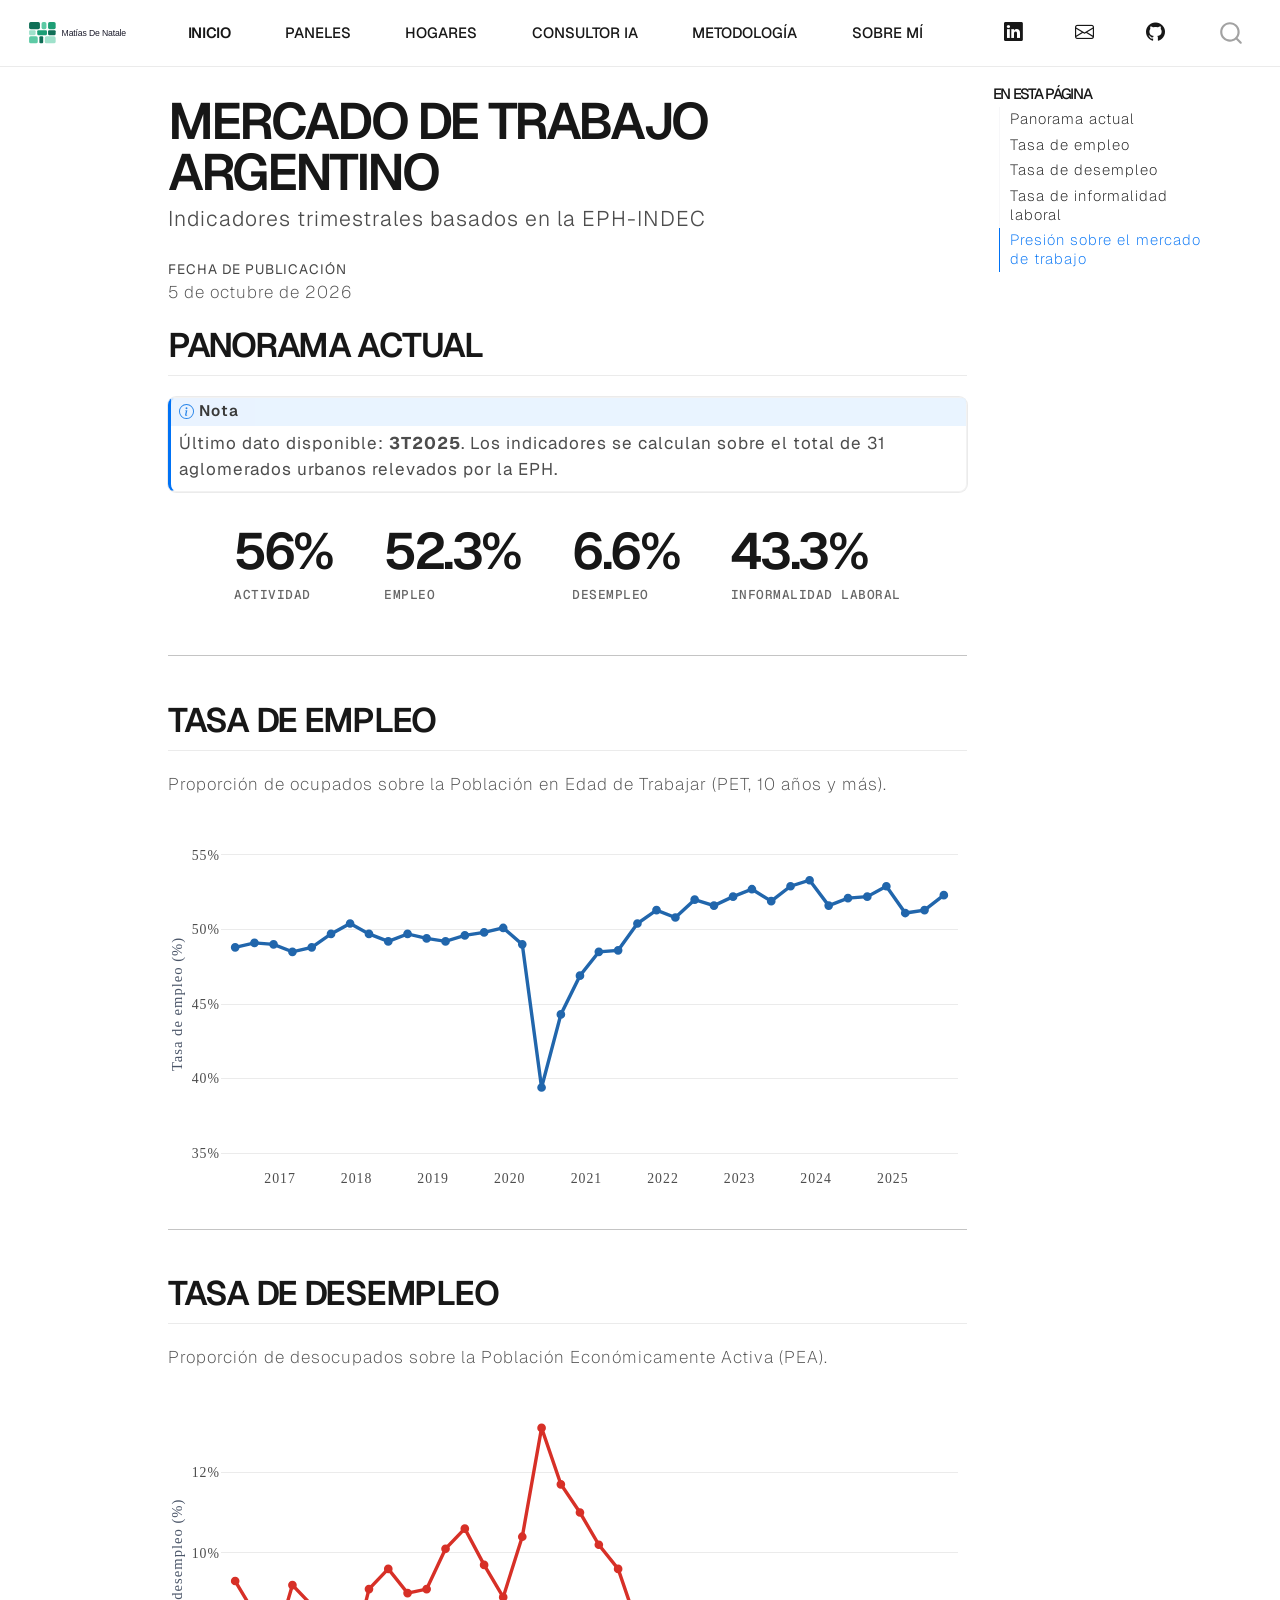
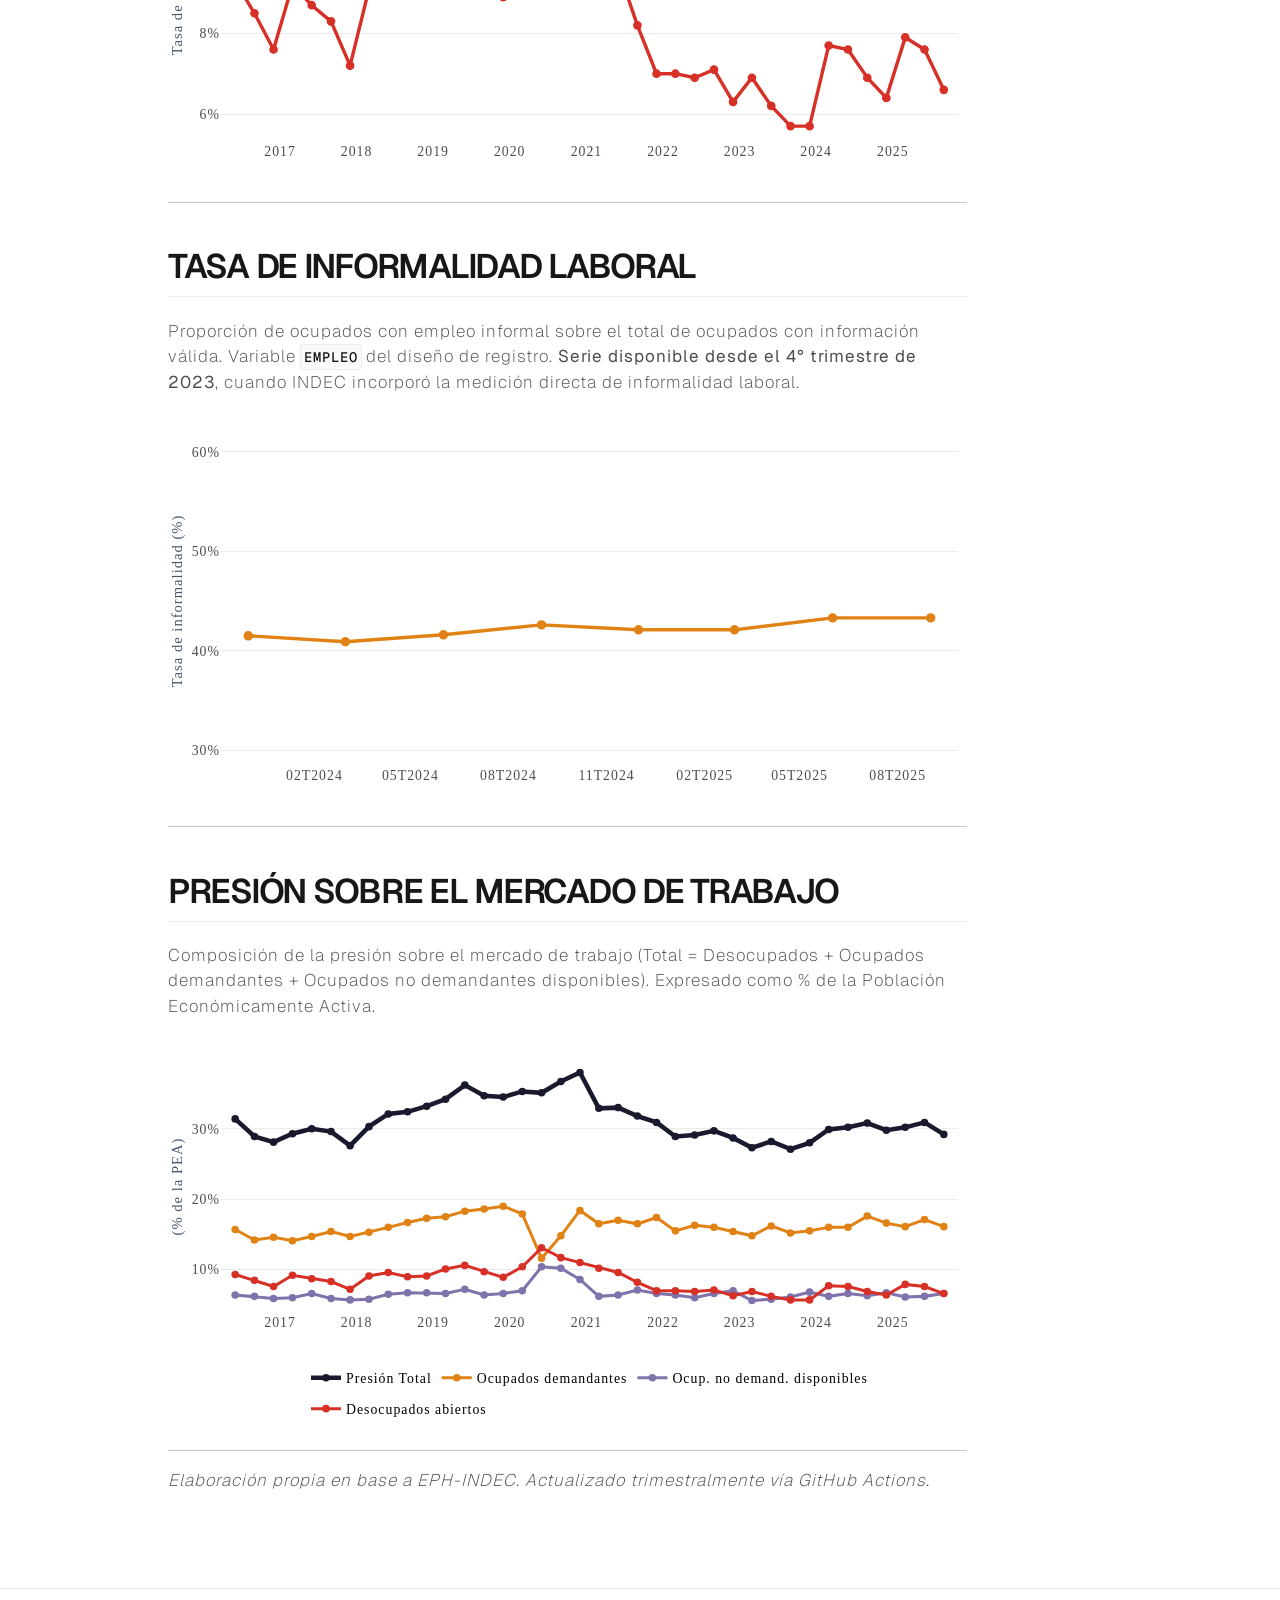
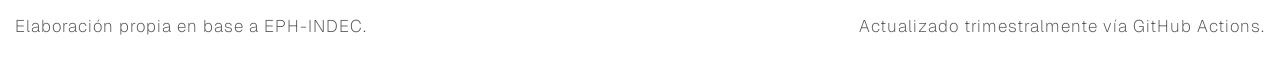
==== commit c303e05e: "deploy: c1887bf909f51cd4f8191de725b100e124d2cada" ====
--- a/index.html
+++ b/index.html
@@ -41,7 +41,7 @@
 <link href="site_libs/quarto-html/quarto-syntax-highlighting-3cfa09d2010059c8592a0b9eb880ecc3.css" rel="stylesheet" id="quarto-text-highlighting-styles">
 <script src="site_libs/bootstrap/bootstrap.min.js"></script>
 <link href="site_libs/bootstrap/bootstrap-icons.css" rel="stylesheet">
-<link href="site_libs/bootstrap/bootstrap-2e5cd17d7d3064a45e0423f4845e0361.min.css" rel="stylesheet" append-hash="true" id="quarto-bootstrap" data-mode="light">
+<link href="site_libs/bootstrap/bootstrap-94d6d682eedaf16119453bbc06051848.min.css" rel="stylesheet" append-hash="true" id="quarto-bootstrap" data-mode="light">
 <script id="quarto-search-options" type="application/json">{
   "location": "navbar",
   "copy-button": false,
@@ -183,7 +183,7 @@
     <div>
     <div class="quarto-title-meta-heading">Fecha de publicación</div>
     <div class="quarto-title-meta-contents">
-      <p class="date">21 de septiembre de 2026</p>
+      <p class="date">5 de octubre de 2026</p>
     </div>
   </div>
   
@@ -251,8 +251,8 @@
 <p>Proporción de ocupados sobre la Población en Edad de Trabajar (PET, 10 años y más).</p>
 <div class="cell">
 <div class="cell-output-display">
-<div class="plotly html-widget html-fill-item" id="htmlwidget-c6de2406ca07a30f5c8f" style="width:100%;height:397px;"></div>
-<script type="application/json" data-for="htmlwidget-c6de2406ca07a30f5c8f">{"x":{"data":[{"x":[16953,17045,17136,17226,17318,17410,17501,17591,17683,17775,17866,17956,18048,18140,18231,18322,18414,18506,18597,18687,18779,18871,18962,19052,19144,19236,19327,19417,19509,19601,19692,19783,19875,19967,20058,20148,20240,20332],"y":[48.799999999999997,49.100000000000001,49,48.5,48.799999999999997,49.700000000000003,50.399999999999999,49.700000000000003,49.200000000000003,49.700000000000003,49.399999999999999,49.200000000000003,49.600000000000001,49.799999999999997,50.100000000000001,49,39.399999999999999,44.299999999999997,46.899999999999999,48.5,48.600000000000001,50.399999999999999,51.299999999999997,50.799999999999997,52,51.600000000000001,52.200000000000003,52.700000000000003,51.899999999999999,52.899999999999999,53.299999999999997,51.600000000000001,52.100000000000001,52.200000000000003,52.899999999999999,51.100000000000001,51.299999999999997,52.299999999999997],"text":["2T2016: 48.8%","3T2016: 49.1%","4T2016: 49%","1T2017: 48.5%","2T2017: 48.8%","3T2017: 49.7%","4T2017: 50.4%","1T2018: 49.7%","2T2018: 49.2%","3T2018: 49.7%","4T2018: 49.4%","1T2019: 49.2%","2T2019: 49.6%","3T2019: 49.8%","4T2019: 50.1%","1T2020: 49%","2T2020: 39.4%","3T2020: 44.3%","4T2020: 46.9%","1T2021: 48.5%","2T2021: 48.6%","3T2021: 50.4%","4T2021: 51.3%","1T2022: 50.8%","2T2022: 52%","3T2022: 51.6%","4T2022: 52.2%","1T2023: 52.7%","2T2023: 51.9%","3T2023: 52.9%","4T2023: 53.3%","1T2024: 51.6%","2T2024: 52.1%","3T2024: 52.2%","4T2024: 52.9%","1T2025: 51.1%","2T2025: 51.3%","3T2025: 52.3%"],"type":"scatter","mode":"lines+markers","line":{"width":3.4015748031496069,"color":"rgba(33,102,172,1)","dash":"solid"},"hoveron":"points","showlegend":false,"xaxis":"x","yaxis":"y","hoverinfo":"text","marker":{"autocolorscale":false,"color":"rgba(33,102,172,1)","opacity":1,"size":6.8031496062992138,"symbol":"circle","line":{"width":1.8897637795275593,"color":"rgba(33,102,172,1)"}},"frame":null}],"layout":{"margin":{"t":24.634288086342885,"r":8.6342880863428828,"b":26.766293067662936,"l":48.28559568285597},"paper_bgcolor":"rgba(255,255,255,1)","font":{"color":"rgba(0,0,0,1)","family":"Inter","size":17.268576172685766},"xaxis":{"domain":[0,1],"automargin":true,"type":"linear","autorange":false,"range":[16885.419999999998,20399.580000000002],"tickmode":"array","ticktext":["2017","2018","2019","2020","2021","2022","2023","2024","2025"],"tickvals":[17167,17532,17897,18262,18628,18993,19358,19723,20089],"categoryorder":"array","categoryarray":["2017","2018","2019","2020","2021","2022","2023","2024","2025"],"nticks":null,"ticks":"","tickcolor":null,"ticklen":4.3171440431714414,"tickwidth":0,"showticklabels":true,"tickfont":{"color":"rgba(77,77,77,1)","family":"Inter","size":13.814860938148612},"tickangle":-0,"showline":false,"linecolor":null,"linewidth":0,"showgrid":false,"gridcolor":null,"gridwidth":0,"zeroline":false,"anchor":"y","title":{"text":"","font":{"color":"rgba(0,0,0,1)","family":"Inter","size":17.268576172685766}},"hoverformat":".2f"},"yaxis":{"domain":[0,1],"automargin":true,"type":"linear","autorange":false,"range":[34,56],"tickmode":"array","ticktext":["35%","40%","45%","50%","55%"],"tickvals":[35,40,45,50,55],"categoryorder":"array","categoryarray":["35%","40%","45%","50%","55%"],"nticks":null,"ticks":"","tickcolor":null,"ticklen":4.3171440431714414,"tickwidth":0,"showticklabels":true,"tickfont":{"color":"rgba(77,77,77,1)","family":"Inter","size":13.814860938148611},"tickangle":-0,"showline":false,"linecolor":null,"linewidth":0,"showgrid":true,"gridcolor":"rgba(235,235,235,1)","gridwidth":0.78493528057662576,"zeroline":false,"anchor":"x","title":{"text":"Tasa de empleo (%)","font":{"color":"rgba(74,85,104,1)","family":"Inter","size":14.611872146118724}},"hoverformat":".2f"},"shapes":[],"showlegend":false,"legend":{"bgcolor":null,"bordercolor":null,"borderwidth":0,"font":{"color":"rgba(0,0,0,1)","family":"Inter","size":13.814860938148612},"orientation":"h","x":0.5,"y":-0.14999999999999999,"xanchor":"center","yanchor":"top"},"hovermode":"x unified","barmode":"relative"},"config":{"doubleClick":"reset","modeBarButtonsToAdd":["hoverclosest","hovercompare"],"showSendToCloud":false},"source":"A","attrs":{"432d4f02c1b7":{"x":{},"y":{},"text":{},"type":"scatter"},"432d10be9b15":{"x":{},"y":{},"text":{}}},"cur_data":"432d4f02c1b7","visdat":{"432d4f02c1b7":["function (y) ","x"],"432d10be9b15":["function (y) ","x"]},"highlight":{"on":"plotly_click","persistent":false,"dynamic":false,"selectize":false,"opacityDim":0.20000000000000001,"selected":{"opacity":1},"debounce":0},"shinyEvents":["plotly_hover","plotly_click","plotly_selected","plotly_relayout","plotly_brushed","plotly_brushing","plotly_clickannotation","plotly_doubleclick","plotly_deselect","plotly_afterplot","plotly_sunburstclick"],"base_url":"https://plot.ly"},"evals":[],"jsHooks":[]}</script>
+<div class="plotly html-widget html-fill-item" id="htmlwidget-c80303e19b71d5a9b121" style="width:100%;height:397px;"></div>
+<script type="application/json" data-for="htmlwidget-c80303e19b71d5a9b121">{"x":{"data":[{"x":[16953,17045,17136,17226,17318,17410,17501,17591,17683,17775,17866,17956,18048,18140,18231,18322,18414,18506,18597,18687,18779,18871,18962,19052,19144,19236,19327,19417,19509,19601,19692,19783,19875,19967,20058,20148,20240,20332],"y":[48.799999999999997,49.100000000000001,49,48.5,48.799999999999997,49.700000000000003,50.399999999999999,49.700000000000003,49.200000000000003,49.700000000000003,49.399999999999999,49.200000000000003,49.600000000000001,49.799999999999997,50.100000000000001,49,39.399999999999999,44.299999999999997,46.899999999999999,48.5,48.600000000000001,50.399999999999999,51.299999999999997,50.799999999999997,52,51.600000000000001,52.200000000000003,52.700000000000003,51.899999999999999,52.899999999999999,53.299999999999997,51.600000000000001,52.100000000000001,52.200000000000003,52.899999999999999,51.100000000000001,51.299999999999997,52.299999999999997],"text":["2T2016: 48.8%","3T2016: 49.1%","4T2016: 49%","1T2017: 48.5%","2T2017: 48.8%","3T2017: 49.7%","4T2017: 50.4%","1T2018: 49.7%","2T2018: 49.2%","3T2018: 49.7%","4T2018: 49.4%","1T2019: 49.2%","2T2019: 49.6%","3T2019: 49.8%","4T2019: 50.1%","1T2020: 49%","2T2020: 39.4%","3T2020: 44.3%","4T2020: 46.9%","1T2021: 48.5%","2T2021: 48.6%","3T2021: 50.4%","4T2021: 51.3%","1T2022: 50.8%","2T2022: 52%","3T2022: 51.6%","4T2022: 52.2%","1T2023: 52.7%","2T2023: 51.9%","3T2023: 52.9%","4T2023: 53.3%","1T2024: 51.6%","2T2024: 52.1%","3T2024: 52.2%","4T2024: 52.9%","1T2025: 51.1%","2T2025: 51.3%","3T2025: 52.3%"],"type":"scatter","mode":"lines+markers","line":{"width":3.4015748031496069,"color":"rgba(33,102,172,1)","dash":"solid"},"hoveron":"points","showlegend":false,"xaxis":"x","yaxis":"y","hoverinfo":"text","marker":{"autocolorscale":false,"color":"rgba(33,102,172,1)","opacity":1,"size":6.8031496062992138,"symbol":"circle","line":{"width":1.8897637795275593,"color":"rgba(33,102,172,1)"}},"frame":null}],"layout":{"margin":{"t":24.634288086342885,"r":8.6342880863428828,"b":26.766293067662936,"l":48.28559568285597},"paper_bgcolor":"rgba(255,255,255,1)","font":{"color":"rgba(0,0,0,1)","family":"Inter","size":17.268576172685766},"xaxis":{"domain":[0,1],"automargin":true,"type":"linear","autorange":false,"range":[16885.419999999998,20399.580000000002],"tickmode":"array","ticktext":["2017","2018","2019","2020","2021","2022","2023","2024","2025"],"tickvals":[17167,17532,17897,18262,18628,18993,19358,19723,20089],"categoryorder":"array","categoryarray":["2017","2018","2019","2020","2021","2022","2023","2024","2025"],"nticks":null,"ticks":"","tickcolor":null,"ticklen":4.3171440431714414,"tickwidth":0,"showticklabels":true,"tickfont":{"color":"rgba(77,77,77,1)","family":"Inter","size":13.814860938148612},"tickangle":-0,"showline":false,"linecolor":null,"linewidth":0,"showgrid":false,"gridcolor":null,"gridwidth":0,"zeroline":false,"anchor":"y","title":{"text":"","font":{"color":"rgba(0,0,0,1)","family":"Inter","size":17.268576172685766}},"hoverformat":".2f"},"yaxis":{"domain":[0,1],"automargin":true,"type":"linear","autorange":false,"range":[34,56],"tickmode":"array","ticktext":["35%","40%","45%","50%","55%"],"tickvals":[35,40,45,50,55],"categoryorder":"array","categoryarray":["35%","40%","45%","50%","55%"],"nticks":null,"ticks":"","tickcolor":null,"ticklen":4.3171440431714414,"tickwidth":0,"showticklabels":true,"tickfont":{"color":"rgba(77,77,77,1)","family":"Inter","size":13.814860938148611},"tickangle":-0,"showline":false,"linecolor":null,"linewidth":0,"showgrid":true,"gridcolor":"rgba(235,235,235,1)","gridwidth":0.78493528057662576,"zeroline":false,"anchor":"x","title":{"text":"Tasa de empleo (%)","font":{"color":"rgba(74,85,104,1)","family":"Inter","size":14.611872146118724}},"hoverformat":".2f"},"shapes":[],"showlegend":false,"legend":{"bgcolor":null,"bordercolor":null,"borderwidth":0,"font":{"color":"rgba(0,0,0,1)","family":"Inter","size":13.814860938148612},"orientation":"h","x":0.5,"y":-0.14999999999999999,"xanchor":"center","yanchor":"top"},"hovermode":"x unified","barmode":"relative"},"config":{"doubleClick":"reset","modeBarButtonsToAdd":["hoverclosest","hovercompare"],"showSendToCloud":false},"source":"A","attrs":{"42a648d58adb":{"x":{},"y":{},"text":{},"type":"scatter"},"42a66908ba0c":{"x":{},"y":{},"text":{}}},"cur_data":"42a648d58adb","visdat":{"42a648d58adb":["function (y) ","x"],"42a66908ba0c":["function (y) ","x"]},"highlight":{"on":"plotly_click","persistent":false,"dynamic":false,"selectize":false,"opacityDim":0.20000000000000001,"selected":{"opacity":1},"debounce":0},"shinyEvents":["plotly_hover","plotly_click","plotly_selected","plotly_relayout","plotly_brushed","plotly_brushing","plotly_clickannotation","plotly_doubleclick","plotly_deselect","plotly_afterplot","plotly_sunburstclick"],"base_url":"https://plot.ly"},"evals":[],"jsHooks":[]}</script>
 </div>
 </div>
 <hr>
@@ -262,8 +262,8 @@
 <p>Proporción de desocupados sobre la Población Económicamente Activa (PEA).</p>
 <div class="cell">
 <div class="cell-output-display">
-<div class="plotly html-widget html-fill-item" id="htmlwidget-9f483214c3b53b25a4af" style="width:100%;height:397px;"></div>
-<script type="application/json" data-for="htmlwidget-9f483214c3b53b25a4af">{"x":{"data":[{"x":[16953,17045,17136,17226,17318,17410,17501,17591,17683,17775,17866,17956,18048,18140,18231,18322,18414,18506,18597,18687,18779,18871,18962,19052,19144,19236,19327,19417,19509,19601,19692,19783,19875,19967,20058,20148,20240,20332],"y":[9.3000000000000007,8.5,7.5999999999999996,9.1999999999999993,8.6999999999999993,8.3000000000000007,7.2000000000000002,9.0999999999999996,9.5999999999999996,9,9.0999999999999996,10.1,10.6,9.6999999999999993,8.9000000000000004,10.4,13.1,11.699999999999999,11,10.199999999999999,9.5999999999999996,8.1999999999999993,7,7,6.9000000000000004,7.0999999999999996,6.2999999999999998,6.9000000000000004,6.2000000000000002,5.7000000000000002,5.7000000000000002,7.7000000000000002,7.5999999999999996,6.9000000000000004,6.4000000000000004,7.9000000000000004,7.5999999999999996,6.5999999999999996],"text":["2T2016: 9.3%","3T2016: 8.5%","4T2016: 7.6%","1T2017: 9.2%","2T2017: 8.7%","3T2017: 8.3%","4T2017: 7.2%","1T2018: 9.1%","2T2018: 9.6%","3T2018: 9%","4T2018: 9.1%","1T2019: 10.1%","2T2019: 10.6%","3T2019: 9.7%","4T2019: 8.9%","1T2020: 10.4%","2T2020: 13.1%","3T2020: 11.7%","4T2020: 11%","1T2021: 10.2%","2T2021: 9.6%","3T2021: 8.2%","4T2021: 7%","1T2022: 7%","2T2022: 6.9%","3T2022: 7.1%","4T2022: 6.3%","1T2023: 6.9%","2T2023: 6.2%","3T2023: 5.7%","4T2023: 5.7%","1T2024: 7.7%","2T2024: 7.6%","3T2024: 6.9%","4T2024: 6.4%","1T2025: 7.9%","2T2025: 7.6%","3T2025: 6.6%"],"type":"scatter","mode":"lines+markers","line":{"width":3.4015748031496069,"color":"rgba(215,48,39,1)","dash":"solid"},"hoveron":"points","showlegend":false,"xaxis":"x","yaxis":"y","hoverinfo":"text","marker":{"autocolorscale":false,"color":"rgba(215,48,39,1)","opacity":1,"size":6.8031496062992138,"symbol":"circle","line":{"width":1.8897637795275593,"color":"rgba(215,48,39,1)"}},"frame":null}],"layout":{"margin":{"t":24.634288086342885,"r":8.6342880863428828,"b":26.766293067662936,"l":48.28559568285597},"paper_bgcolor":"rgba(255,255,255,1)","font":{"color":"rgba(0,0,0,1)","family":"Inter","size":17.268576172685766},"xaxis":{"domain":[0,1],"automargin":true,"type":"linear","autorange":false,"range":[16885.419999999998,20399.580000000002],"tickmode":"array","ticktext":["2017","2018","2019","2020","2021","2022","2023","2024","2025"],"tickvals":[17167,17532,17897,18262,18628,18993,19358,19723,20089],"categoryorder":"array","categoryarray":["2017","2018","2019","2020","2021","2022","2023","2024","2025"],"nticks":null,"ticks":"","tickcolor":null,"ticklen":4.3171440431714414,"tickwidth":0,"showticklabels":true,"tickfont":{"color":"rgba(77,77,77,1)","family":"Inter","size":13.814860938148612},"tickangle":-0,"showline":false,"linecolor":null,"linewidth":0,"showgrid":false,"gridcolor":null,"gridwidth":0,"zeroline":false,"anchor":"y","title":{"text":"","font":{"color":"rgba(0,0,0,1)","family":"Inter","size":17.268576172685766}},"hoverformat":".2f"},"yaxis":{"domain":[0,1],"automargin":true,"type":"linear","autorange":false,"range":[5.3300000000000001,13.469999999999999],"tickmode":"array","ticktext":["6%","8%","10%","12%"],"tickvals":[6,8,10,12],"categoryorder":"array","categoryarray":["6%","8%","10%","12%"],"nticks":null,"ticks":"","tickcolor":null,"ticklen":4.3171440431714414,"tickwidth":0,"showticklabels":true,"tickfont":{"color":"rgba(77,77,77,1)","family":"Inter","size":13.814860938148611},"tickangle":-0,"showline":false,"linecolor":null,"linewidth":0,"showgrid":true,"gridcolor":"rgba(235,235,235,1)","gridwidth":0.78493528057662576,"zeroline":false,"anchor":"x","title":{"text":"Tasa de desempleo (%)","font":{"color":"rgba(74,85,104,1)","family":"Inter","size":14.611872146118724}},"hoverformat":".2f"},"shapes":[],"showlegend":false,"legend":{"bgcolor":null,"bordercolor":null,"borderwidth":0,"font":{"color":"rgba(0,0,0,1)","family":"Inter","size":13.814860938148612},"orientation":"h","x":0.5,"y":-0.14999999999999999,"xanchor":"center","yanchor":"top"},"hovermode":"x unified","barmode":"relative"},"config":{"doubleClick":"reset","modeBarButtonsToAdd":["hoverclosest","hovercompare"],"showSendToCloud":false},"source":"A","attrs":{"432d6d9e80e1":{"x":{},"y":{},"text":{},"type":"scatter"},"432d7db45720":{"x":{},"y":{},"text":{}}},"cur_data":"432d6d9e80e1","visdat":{"432d6d9e80e1":["function (y) ","x"],"432d7db45720":["function (y) ","x"]},"highlight":{"on":"plotly_click","persistent":false,"dynamic":false,"selectize":false,"opacityDim":0.20000000000000001,"selected":{"opacity":1},"debounce":0},"shinyEvents":["plotly_hover","plotly_click","plotly_selected","plotly_relayout","plotly_brushed","plotly_brushing","plotly_clickannotation","plotly_doubleclick","plotly_deselect","plotly_afterplot","plotly_sunburstclick"],"base_url":"https://plot.ly"},"evals":[],"jsHooks":[]}</script>
+<div class="plotly html-widget html-fill-item" id="htmlwidget-75230ebfb8f0c74398b9" style="width:100%;height:397px;"></div>
+<script type="application/json" data-for="htmlwidget-75230ebfb8f0c74398b9">{"x":{"data":[{"x":[16953,17045,17136,17226,17318,17410,17501,17591,17683,17775,17866,17956,18048,18140,18231,18322,18414,18506,18597,18687,18779,18871,18962,19052,19144,19236,19327,19417,19509,19601,19692,19783,19875,19967,20058,20148,20240,20332],"y":[9.3000000000000007,8.5,7.5999999999999996,9.1999999999999993,8.6999999999999993,8.3000000000000007,7.2000000000000002,9.0999999999999996,9.5999999999999996,9,9.0999999999999996,10.1,10.6,9.6999999999999993,8.9000000000000004,10.4,13.1,11.699999999999999,11,10.199999999999999,9.5999999999999996,8.1999999999999993,7,7,6.9000000000000004,7.0999999999999996,6.2999999999999998,6.9000000000000004,6.2000000000000002,5.7000000000000002,5.7000000000000002,7.7000000000000002,7.5999999999999996,6.9000000000000004,6.4000000000000004,7.9000000000000004,7.5999999999999996,6.5999999999999996],"text":["2T2016: 9.3%","3T2016: 8.5%","4T2016: 7.6%","1T2017: 9.2%","2T2017: 8.7%","3T2017: 8.3%","4T2017: 7.2%","1T2018: 9.1%","2T2018: 9.6%","3T2018: 9%","4T2018: 9.1%","1T2019: 10.1%","2T2019: 10.6%","3T2019: 9.7%","4T2019: 8.9%","1T2020: 10.4%","2T2020: 13.1%","3T2020: 11.7%","4T2020: 11%","1T2021: 10.2%","2T2021: 9.6%","3T2021: 8.2%","4T2021: 7%","1T2022: 7%","2T2022: 6.9%","3T2022: 7.1%","4T2022: 6.3%","1T2023: 6.9%","2T2023: 6.2%","3T2023: 5.7%","4T2023: 5.7%","1T2024: 7.7%","2T2024: 7.6%","3T2024: 6.9%","4T2024: 6.4%","1T2025: 7.9%","2T2025: 7.6%","3T2025: 6.6%"],"type":"scatter","mode":"lines+markers","line":{"width":3.4015748031496069,"color":"rgba(215,48,39,1)","dash":"solid"},"hoveron":"points","showlegend":false,"xaxis":"x","yaxis":"y","hoverinfo":"text","marker":{"autocolorscale":false,"color":"rgba(215,48,39,1)","opacity":1,"size":6.8031496062992138,"symbol":"circle","line":{"width":1.8897637795275593,"color":"rgba(215,48,39,1)"}},"frame":null}],"layout":{"margin":{"t":24.634288086342885,"r":8.6342880863428828,"b":26.766293067662936,"l":48.28559568285597},"paper_bgcolor":"rgba(255,255,255,1)","font":{"color":"rgba(0,0,0,1)","family":"Inter","size":17.268576172685766},"xaxis":{"domain":[0,1],"automargin":true,"type":"linear","autorange":false,"range":[16885.419999999998,20399.580000000002],"tickmode":"array","ticktext":["2017","2018","2019","2020","2021","2022","2023","2024","2025"],"tickvals":[17167,17532,17897,18262,18628,18993,19358,19723,20089],"categoryorder":"array","categoryarray":["2017","2018","2019","2020","2021","2022","2023","2024","2025"],"nticks":null,"ticks":"","tickcolor":null,"ticklen":4.3171440431714414,"tickwidth":0,"showticklabels":true,"tickfont":{"color":"rgba(77,77,77,1)","family":"Inter","size":13.814860938148612},"tickangle":-0,"showline":false,"linecolor":null,"linewidth":0,"showgrid":false,"gridcolor":null,"gridwidth":0,"zeroline":false,"anchor":"y","title":{"text":"","font":{"color":"rgba(0,0,0,1)","family":"Inter","size":17.268576172685766}},"hoverformat":".2f"},"yaxis":{"domain":[0,1],"automargin":true,"type":"linear","autorange":false,"range":[5.3300000000000001,13.469999999999999],"tickmode":"array","ticktext":["6%","8%","10%","12%"],"tickvals":[6,8,10,12],"categoryorder":"array","categoryarray":["6%","8%","10%","12%"],"nticks":null,"ticks":"","tickcolor":null,"ticklen":4.3171440431714414,"tickwidth":0,"showticklabels":true,"tickfont":{"color":"rgba(77,77,77,1)","family":"Inter","size":13.814860938148611},"tickangle":-0,"showline":false,"linecolor":null,"linewidth":0,"showgrid":true,"gridcolor":"rgba(235,235,235,1)","gridwidth":0.78493528057662576,"zeroline":false,"anchor":"x","title":{"text":"Tasa de desempleo (%)","font":{"color":"rgba(74,85,104,1)","family":"Inter","size":14.611872146118724}},"hoverformat":".2f"},"shapes":[],"showlegend":false,"legend":{"bgcolor":null,"bordercolor":null,"borderwidth":0,"font":{"color":"rgba(0,0,0,1)","family":"Inter","size":13.814860938148612},"orientation":"h","x":0.5,"y":-0.14999999999999999,"xanchor":"center","yanchor":"top"},"hovermode":"x unified","barmode":"relative"},"config":{"doubleClick":"reset","modeBarButtonsToAdd":["hoverclosest","hovercompare"],"showSendToCloud":false},"source":"A","attrs":{"42a6520a4e9f":{"x":{},"y":{},"text":{},"type":"scatter"},"42a66d13a441":{"x":{},"y":{},"text":{}}},"cur_data":"42a6520a4e9f","visdat":{"42a6520a4e9f":["function (y) ","x"],"42a66d13a441":["function (y) ","x"]},"highlight":{"on":"plotly_click","persistent":false,"dynamic":false,"selectize":false,"opacityDim":0.20000000000000001,"selected":{"opacity":1},"debounce":0},"shinyEvents":["plotly_hover","plotly_click","plotly_selected","plotly_relayout","plotly_brushed","plotly_brushing","plotly_clickannotation","plotly_doubleclick","plotly_deselect","plotly_afterplot","plotly_sunburstclick"],"base_url":"https://plot.ly"},"evals":[],"jsHooks":[]}</script>
 </div>
 </div>
 <hr>
@@ -273,8 +273,8 @@
 <p>Proporción de ocupados con empleo informal sobre el total de ocupados con información válida. Variable <code>EMPLEO</code> del diseño de registro. <strong>Serie disponible desde el 4° trimestre de 2023</strong>, cuando INDEC incorporó la medición directa de informalidad laboral.</p>
 <div class="cell">
 <div class="cell-output-display">
-<div class="plotly html-widget html-fill-item" id="htmlwidget-db51c6285bdacc7f7836" style="width:100%;height:397px;"></div>
-<script type="application/json" data-for="htmlwidget-db51c6285bdacc7f7836">{"x":{"data":[{"x":[19692,19783,19875,19967,20058,20148,20240,20332],"y":[41.5,40.899999999999999,41.600000000000001,42.600000000000001,42.100000000000001,42.100000000000001,43.299999999999997,43.299999999999997],"text":["4T2023: 41.5%","1T2024: 40.9%","2T2024: 41.6%","3T2024: 42.6%","4T2024: 42.1%","1T2025: 42.1%","2T2025: 43.3%","3T2025: 43.3%"],"type":"scatter","mode":"lines+markers","line":{"width":3.4015748031496069,"color":"rgba(224,130,20,1)","dash":"solid"},"hoveron":"points","showlegend":false,"xaxis":"x","yaxis":"y","hoverinfo":"text","marker":{"autocolorscale":false,"color":"rgba(224,130,20,1)","opacity":1,"size":7.559055118110237,"symbol":"circle","line":{"width":1.8897637795275593,"color":"rgba(224,130,20,1)"}},"frame":null}],"layout":{"margin":{"t":24.634288086342885,"r":8.6342880863428828,"b":26.766293067662936,"l":48.28559568285597},"paper_bgcolor":"rgba(255,255,255,1)","font":{"color":"rgba(0,0,0,1)","family":"Inter","size":17.268576172685766},"xaxis":{"domain":[0,1],"automargin":true,"type":"linear","autorange":false,"range":[19666.400000000001,20357.599999999999],"tickmode":"array","ticktext":["02T2024","05T2024","08T2024","11T2024","02T2025","05T2025","08T2025"],"tickvals":[19754,19844,19936,20028,20120,20209,20301],"categoryorder":"array","categoryarray":["02T2024","05T2024","08T2024","11T2024","02T2025","05T2025","08T2025"],"nticks":null,"ticks":"","tickcolor":null,"ticklen":4.3171440431714414,"tickwidth":0,"showticklabels":true,"tickfont":{"color":"rgba(77,77,77,1)","family":"Inter","size":13.814860938148612},"tickangle":-0,"showline":false,"linecolor":null,"linewidth":0,"showgrid":false,"gridcolor":null,"gridwidth":0,"zeroline":false,"anchor":"y","title":{"text":"","font":{"color":"rgba(0,0,0,1)","family":"Inter","size":17.268576172685766}},"hoverformat":".2f"},"yaxis":{"domain":[0,1],"automargin":true,"type":"linear","autorange":false,"range":[28.5,61.5],"tickmode":"array","ticktext":["30%","40%","50%","60%"],"tickvals":[30,40,50,60],"categoryorder":"array","categoryarray":["30%","40%","50%","60%"],"nticks":null,"ticks":"","tickcolor":null,"ticklen":4.3171440431714414,"tickwidth":0,"showticklabels":true,"tickfont":{"color":"rgba(77,77,77,1)","family":"Inter","size":13.814860938148611},"tickangle":-0,"showline":false,"linecolor":null,"linewidth":0,"showgrid":true,"gridcolor":"rgba(235,235,235,1)","gridwidth":0.78493528057662576,"zeroline":false,"anchor":"x","title":{"text":"Tasa de informalidad (%)","font":{"color":"rgba(74,85,104,1)","family":"Inter","size":14.611872146118724}},"hoverformat":".2f"},"shapes":[],"showlegend":false,"legend":{"bgcolor":null,"bordercolor":null,"borderwidth":0,"font":{"color":"rgba(0,0,0,1)","family":"Inter","size":13.814860938148612},"orientation":"h","x":0.5,"y":-0.14999999999999999,"xanchor":"center","yanchor":"top"},"hovermode":"x unified","barmode":"relative"},"config":{"doubleClick":"reset","modeBarButtonsToAdd":["hoverclosest","hovercompare"],"showSendToCloud":false},"source":"A","attrs":{"432d6e5a1862":{"x":{},"y":{},"text":{},"type":"scatter"},"432d77d77a53":{"x":{},"y":{},"text":{}}},"cur_data":"432d6e5a1862","visdat":{"432d6e5a1862":["function (y) ","x"],"432d77d77a53":["function (y) ","x"]},"highlight":{"on":"plotly_click","persistent":false,"dynamic":false,"selectize":false,"opacityDim":0.20000000000000001,"selected":{"opacity":1},"debounce":0},"shinyEvents":["plotly_hover","plotly_click","plotly_selected","plotly_relayout","plotly_brushed","plotly_brushing","plotly_clickannotation","plotly_doubleclick","plotly_deselect","plotly_afterplot","plotly_sunburstclick"],"base_url":"https://plot.ly"},"evals":[],"jsHooks":[]}</script>
+<div class="plotly html-widget html-fill-item" id="htmlwidget-c26a9d8a3c242210988c" style="width:100%;height:397px;"></div>
+<script type="application/json" data-for="htmlwidget-c26a9d8a3c242210988c">{"x":{"data":[{"x":[19692,19783,19875,19967,20058,20148,20240,20332],"y":[41.5,40.899999999999999,41.600000000000001,42.600000000000001,42.100000000000001,42.100000000000001,43.299999999999997,43.299999999999997],"text":["4T2023: 41.5%","1T2024: 40.9%","2T2024: 41.6%","3T2024: 42.6%","4T2024: 42.1%","1T2025: 42.1%","2T2025: 43.3%","3T2025: 43.3%"],"type":"scatter","mode":"lines+markers","line":{"width":3.4015748031496069,"color":"rgba(224,130,20,1)","dash":"solid"},"hoveron":"points","showlegend":false,"xaxis":"x","yaxis":"y","hoverinfo":"text","marker":{"autocolorscale":false,"color":"rgba(224,130,20,1)","opacity":1,"size":7.559055118110237,"symbol":"circle","line":{"width":1.8897637795275593,"color":"rgba(224,130,20,1)"}},"frame":null}],"layout":{"margin":{"t":24.634288086342885,"r":8.6342880863428828,"b":26.766293067662936,"l":48.28559568285597},"paper_bgcolor":"rgba(255,255,255,1)","font":{"color":"rgba(0,0,0,1)","family":"Inter","size":17.268576172685766},"xaxis":{"domain":[0,1],"automargin":true,"type":"linear","autorange":false,"range":[19666.400000000001,20357.599999999999],"tickmode":"array","ticktext":["02T2024","05T2024","08T2024","11T2024","02T2025","05T2025","08T2025"],"tickvals":[19754,19844,19936,20028,20120,20209,20301],"categoryorder":"array","categoryarray":["02T2024","05T2024","08T2024","11T2024","02T2025","05T2025","08T2025"],"nticks":null,"ticks":"","tickcolor":null,"ticklen":4.3171440431714414,"tickwidth":0,"showticklabels":true,"tickfont":{"color":"rgba(77,77,77,1)","family":"Inter","size":13.814860938148612},"tickangle":-0,"showline":false,"linecolor":null,"linewidth":0,"showgrid":false,"gridcolor":null,"gridwidth":0,"zeroline":false,"anchor":"y","title":{"text":"","font":{"color":"rgba(0,0,0,1)","family":"Inter","size":17.268576172685766}},"hoverformat":".2f"},"yaxis":{"domain":[0,1],"automargin":true,"type":"linear","autorange":false,"range":[28.5,61.5],"tickmode":"array","ticktext":["30%","40%","50%","60%"],"tickvals":[30,40,50,60],"categoryorder":"array","categoryarray":["30%","40%","50%","60%"],"nticks":null,"ticks":"","tickcolor":null,"ticklen":4.3171440431714414,"tickwidth":0,"showticklabels":true,"tickfont":{"color":"rgba(77,77,77,1)","family":"Inter","size":13.814860938148611},"tickangle":-0,"showline":false,"linecolor":null,"linewidth":0,"showgrid":true,"gridcolor":"rgba(235,235,235,1)","gridwidth":0.78493528057662576,"zeroline":false,"anchor":"x","title":{"text":"Tasa de informalidad (%)","font":{"color":"rgba(74,85,104,1)","family":"Inter","size":14.611872146118724}},"hoverformat":".2f"},"shapes":[],"showlegend":false,"legend":{"bgcolor":null,"bordercolor":null,"borderwidth":0,"font":{"color":"rgba(0,0,0,1)","family":"Inter","size":13.814860938148612},"orientation":"h","x":0.5,"y":-0.14999999999999999,"xanchor":"center","yanchor":"top"},"hovermode":"x unified","barmode":"relative"},"config":{"doubleClick":"reset","modeBarButtonsToAdd":["hoverclosest","hovercompare"],"showSendToCloud":false},"source":"A","attrs":{"42a68a2df11":{"x":{},"y":{},"text":{},"type":"scatter"},"42a625d9483f":{"x":{},"y":{},"text":{}}},"cur_data":"42a68a2df11","visdat":{"42a68a2df11":["function (y) ","x"],"42a625d9483f":["function (y) ","x"]},"highlight":{"on":"plotly_click","persistent":false,"dynamic":false,"selectize":false,"opacityDim":0.20000000000000001,"selected":{"opacity":1},"debounce":0},"shinyEvents":["plotly_hover","plotly_click","plotly_selected","plotly_relayout","plotly_brushed","plotly_brushing","plotly_clickannotation","plotly_doubleclick","plotly_deselect","plotly_afterplot","plotly_sunburstclick"],"base_url":"https://plot.ly"},"evals":[],"jsHooks":[]}</script>
 </div>
 </div>
 <hr>
@@ -284,8 +284,8 @@
 <p>Composición de la presión sobre el mercado de trabajo (Total = Desocupados + Ocupados demandantes + Ocupados no demandantes disponibles). Expresado como % de la Población Económicamente Activa.</p>
 <div class="cell">
 <div class="cell-output-display">
-<div class="plotly html-widget html-fill-item" id="htmlwidget-ef9caca22c0851d378ca" style="width:100%;height:397px;"></div>
-<script type="application/json" data-for="htmlwidget-ef9caca22c0851d378ca">{"x":{"data":[{"x":[16953,17045,17136,17226,17318,17410,17501,17591,17683,17775,17866,17956,18048,18140,18231,18322,18414,18506,18597,18687,18779,18871,18962,19052,19144,19236,19327,19417,19509,19601,19692,19783,19875,19967,20058,20148,20240,20332],"y":[31.399999999999999,28.899999999999999,28.100000000000001,29.300000000000001,30,29.600000000000001,27.600000000000001,30.300000000000001,32.100000000000001,32.399999999999999,33.200000000000003,34.200000000000003,36.200000000000003,34.700000000000003,34.5,35.299999999999997,35.100000000000001,36.700000000000003,38,32.899999999999999,33,31.800000000000001,30.899999999999999,28.899999999999999,29.100000000000001,29.699999999999999,28.699999999999999,27.300000000000001,28.199999999999999,27.100000000000001,28,29.899999999999999,30.199999999999999,30.800000000000001,29.800000000000001,30.199999999999999,30.899999999999999,29.199999999999999],"text":["2T2016<br>Presión Total: 31.4%","3T2016<br>Presión Total: 28.9%","4T2016<br>Presión Total: 28.1%","1T2017<br>Presión Total: 29.3%","2T2017<br>Presión Total: 30%","3T2017<br>Presión Total: 29.6%","4T2017<br>Presión Total: 27.6%","1T2018<br>Presión Total: 30.3%","2T2018<br>Presión Total: 32.1%","3T2018<br>Presión Total: 32.4%","4T2018<br>Presión Total: 33.2%","1T2019<br>Presión Total: 34.2%","2T2019<br>Presión Total: 36.2%","3T2019<br>Presión Total: 34.7%","4T2019<br>Presión Total: 34.5%","1T2020<br>Presión Total: 35.3%","2T2020<br>Presión Total: 35.1%","3T2020<br>Presión Total: 36.7%","4T2020<br>Presión Total: 38%","1T2021<br>Presión Total: 32.9%","2T2021<br>Presión Total: 33%","3T2021<br>Presión Total: 31.8%","4T2021<br>Presión Total: 30.9%","1T2022<br>Presión Total: 28.9%","2T2022<br>Presión Total: 29.1%","3T2022<br>Presión Total: 29.7%","4T2022<br>Presión Total: 28.7%","1T2023<br>Presión Total: 27.3%","2T2023<br>Presión Total: 28.2%","3T2023<br>Presión Total: 27.1%","4T2023<br>Presión Total: 28%","1T2024<br>Presión Total: 29.9%","2T2024<br>Presión Total: 30.2%","3T2024<br>Presión Total: 30.8%","4T2024<br>Presión Total: 29.8%","1T2025<br>Presión Total: 30.2%","2T2025<br>Presión Total: 30.9%","3T2025<br>Presión Total: 29.2%"],"type":"scatter","mode":"lines+markers","line":{"width":4.5354330708661417,"color":"rgba(26,26,46,1)","dash":"solid"},"hoveron":"points","name":"Presión Total","legendgroup":"Presión Total","showlegend":true,"xaxis":"x","yaxis":"y","hoverinfo":"text","marker":{"autocolorscale":false,"color":"rgba(26,26,46,1)","opacity":1,"size":5.6692913385826778,"symbol":"circle","line":{"width":1.8897637795275593,"color":"rgba(26,26,46,1)"}},"frame":null},{"x":[16953,17045,17136,17226,17318,17410,17501,17591,17683,17775,17866,17956,18048,18140,18231,18322,18414,18506,18597,18687,18779,18871,18962,19052,19144,19236,19327,19417,19509,19601,19692,19783,19875,19967,20058,20148,20240,20332],"y":[15.699999999999999,14.199999999999999,14.6,14.1,14.699999999999999,15.4,14.699999999999999,15.300000000000001,16,16.699999999999999,17.300000000000001,17.5,18.300000000000001,18.600000000000001,19,17.899999999999999,11.6,14.800000000000001,18.399999999999999,16.5,17,16.5,17.399999999999999,15.5,16.300000000000001,16,15.4,14.800000000000001,16.199999999999999,15.199999999999999,15.5,16,16,17.600000000000001,16.600000000000001,16.100000000000001,17.100000000000001,16.100000000000001],"text":["2T2016<br>Ocupados demandantes: 15.7%","3T2016<br>Ocupados demandantes: 14.2%","4T2016<br>Ocupados demandantes: 14.6%","1T2017<br>Ocupados demandantes: 14.1%","2T2017<br>Ocupados demandantes: 14.7%","3T2017<br>Ocupados demandantes: 15.4%","4T2017<br>Ocupados demandantes: 14.7%","1T2018<br>Ocupados demandantes: 15.3%","2T2018<br>Ocupados demandantes: 16%","3T2018<br>Ocupados demandantes: 16.7%","4T2018<br>Ocupados demandantes: 17.3%","1T2019<br>Ocupados demandantes: 17.5%","2T2019<br>Ocupados demandantes: 18.3%","3T2019<br>Ocupados demandantes: 18.6%","4T2019<br>Ocupados demandantes: 19%","1T2020<br>Ocupados demandantes: 17.9%","2T2020<br>Ocupados demandantes: 11.6%","3T2020<br>Ocupados demandantes: 14.8%","4T2020<br>Ocupados demandantes: 18.4%","1T2021<br>Ocupados demandantes: 16.5%","2T2021<br>Ocupados demandantes: 17%","3T2021<br>Ocupados demandantes: 16.5%","4T2021<br>Ocupados demandantes: 17.4%","1T2022<br>Ocupados demandantes: 15.5%","2T2022<br>Ocupados demandantes: 16.3%","3T2022<br>Ocupados demandantes: 16%","4T2022<br>Ocupados demandantes: 15.4%","1T2023<br>Ocupados demandantes: 14.8%","2T2023<br>Ocupados demandantes: 16.2%","3T2023<br>Ocupados demandantes: 15.2%","4T2023<br>Ocupados demandantes: 15.5%","1T2024<br>Ocupados demandantes: 16%","2T2024<br>Ocupados demandantes: 16%","3T2024<br>Ocupados demandantes: 17.6%","4T2024<br>Ocupados demandantes: 16.6%","1T2025<br>Ocupados demandantes: 16.1%","2T2025<br>Ocupados demandantes: 17.1%","3T2025<br>Ocupados demandantes: 16.1%"],"type":"scatter","mode":"lines+markers","line":{"width":3.0236220472440949,"color":"rgba(224,130,20,1)","dash":"solid"},"hoveron":"points","name":"Ocupados demandantes","legendgroup":"Ocupados demandantes","showlegend":true,"xaxis":"x","yaxis":"y","hoverinfo":"text","marker":{"autocolorscale":false,"color":"rgba(224,130,20,1)","opacity":1,"size":5.6692913385826778,"symbol":"circle","line":{"width":1.8897637795275593,"color":"rgba(224,130,20,1)"}},"frame":null},{"x":[16953,17045,17136,17226,17318,17410,17501,17591,17683,17775,17866,17956,18048,18140,18231,18322,18414,18506,18597,18687,18779,18871,18962,19052,19144,19236,19327,19417,19509,19601,19692,19783,19875,19967,20058,20148,20240,20332],"y":[6.4000000000000004,6.2000000000000002,5.9000000000000004,6,6.5999999999999996,5.9000000000000004,5.7000000000000002,5.7999999999999998,6.5,6.7000000000000002,6.7000000000000002,6.5999999999999996,7.2000000000000002,6.4000000000000004,6.5999999999999996,7,10.4,10.199999999999999,8.5999999999999996,6.2000000000000002,6.4000000000000004,7.0999999999999996,6.5999999999999996,6.4000000000000004,6,6.5999999999999996,7,5.5999999999999996,5.7999999999999998,6.0999999999999996,6.7999999999999998,6.2000000000000002,6.5999999999999996,6.2999999999999998,6.7000000000000002,6.0999999999999996,6.2000000000000002,6.5999999999999996],"text":["2T2016<br>Ocup. no demand. disponibles: 6.4%","3T2016<br>Ocup. no demand. disponibles: 6.2%","4T2016<br>Ocup. no demand. disponibles: 5.9%","1T2017<br>Ocup. no demand. disponibles: 6%","2T2017<br>Ocup. no demand. disponibles: 6.6%","3T2017<br>Ocup. no demand. disponibles: 5.9%","4T2017<br>Ocup. no demand. disponibles: 5.7%","1T2018<br>Ocup. no demand. disponibles: 5.8%","2T2018<br>Ocup. no demand. disponibles: 6.5%","3T2018<br>Ocup. no demand. disponibles: 6.7%","4T2018<br>Ocup. no demand. disponibles: 6.7%","1T2019<br>Ocup. no demand. disponibles: 6.6%","2T2019<br>Ocup. no demand. disponibles: 7.2%","3T2019<br>Ocup. no demand. disponibles: 6.4%","4T2019<br>Ocup. no demand. disponibles: 6.6%","1T2020<br>Ocup. no demand. disponibles: 7%","2T2020<br>Ocup. no demand. disponibles: 10.4%","3T2020<br>Ocup. no demand. disponibles: 10.2%","4T2020<br>Ocup. no demand. disponibles: 8.6%","1T2021<br>Ocup. no demand. disponibles: 6.2%","2T2021<br>Ocup. no demand. disponibles: 6.4%","3T2021<br>Ocup. no demand. disponibles: 7.1%","4T2021<br>Ocup. no demand. disponibles: 6.6%","1T2022<br>Ocup. no demand. disponibles: 6.4%","2T2022<br>Ocup. no demand. disponibles: 6%","3T2022<br>Ocup. no demand. disponibles: 6.6%","4T2022<br>Ocup. no demand. disponibles: 7%","1T2023<br>Ocup. no demand. disponibles: 5.6%","2T2023<br>Ocup. no demand. disponibles: 5.8%","3T2023<br>Ocup. no demand. disponibles: 6.1%","4T2023<br>Ocup. no demand. disponibles: 6.8%","1T2024<br>Ocup. no demand. disponibles: 6.2%","2T2024<br>Ocup. no demand. disponibles: 6.6%","3T2024<br>Ocup. no demand. disponibles: 6.3%","4T2024<br>Ocup. no demand. disponibles: 6.7%","1T2025<br>Ocup. no demand. disponibles: 6.1%","2T2025<br>Ocup. no demand. disponibles: 6.2%","3T2025<br>Ocup. no demand. disponibles: 6.6%"],"type":"scatter","mode":"lines+markers","line":{"width":3.0236220472440949,"color":"rgba(128,115,172,1)","dash":"solid"},"hoveron":"points","name":"Ocup. no demand. disponibles","legendgroup":"Ocup. no demand. disponibles","showlegend":true,"xaxis":"x","yaxis":"y","hoverinfo":"text","marker":{"autocolorscale":false,"color":"rgba(128,115,172,1)","opacity":1,"size":5.6692913385826778,"symbol":"circle","line":{"width":1.8897637795275593,"color":"rgba(128,115,172,1)"}},"frame":null},{"x":[16953,17045,17136,17226,17318,17410,17501,17591,17683,17775,17866,17956,18048,18140,18231,18322,18414,18506,18597,18687,18779,18871,18962,19052,19144,19236,19327,19417,19509,19601,19692,19783,19875,19967,20058,20148,20240,20332],"y":[9.3000000000000007,8.5,7.5999999999999996,9.1999999999999993,8.6999999999999993,8.3000000000000007,7.2000000000000002,9.0999999999999996,9.5999999999999996,9,9.0999999999999996,10.1,10.6,9.6999999999999993,8.9000000000000004,10.4,13.1,11.699999999999999,11,10.199999999999999,9.5999999999999996,8.1999999999999993,7,7,6.9000000000000004,7.0999999999999996,6.2999999999999998,6.9000000000000004,6.2000000000000002,5.7000000000000002,5.7000000000000002,7.7000000000000002,7.5999999999999996,6.9000000000000004,6.4000000000000004,7.9000000000000004,7.5999999999999996,6.5999999999999996],"text":["2T2016<br>Desocupados abiertos: 9.3%","3T2016<br>Desocupados abiertos: 8.5%","4T2016<br>Desocupados abiertos: 7.6%","1T2017<br>Desocupados abiertos: 9.2%","2T2017<br>Desocupados abiertos: 8.7%","3T2017<br>Desocupados abiertos: 8.3%","4T2017<br>Desocupados abiertos: 7.2%","1T2018<br>Desocupados abiertos: 9.1%","2T2018<br>Desocupados abiertos: 9.6%","3T2018<br>Desocupados abiertos: 9%","4T2018<br>Desocupados abiertos: 9.1%","1T2019<br>Desocupados abiertos: 10.1%","2T2019<br>Desocupados abiertos: 10.6%","3T2019<br>Desocupados abiertos: 9.7%","4T2019<br>Desocupados abiertos: 8.9%","1T2020<br>Desocupados abiertos: 10.4%","2T2020<br>Desocupados abiertos: 13.1%","3T2020<br>Desocupados abiertos: 11.7%","4T2020<br>Desocupados abiertos: 11%","1T2021<br>Desocupados abiertos: 10.2%","2T2021<br>Desocupados abiertos: 9.6%","3T2021<br>Desocupados abiertos: 8.2%","4T2021<br>Desocupados abiertos: 7%","1T2022<br>Desocupados abiertos: 7%","2T2022<br>Desocupados abiertos: 6.9%","3T2022<br>Desocupados abiertos: 7.1%","4T2022<br>Desocupados abiertos: 6.3%","1T2023<br>Desocupados abiertos: 6.9%","2T2023<br>Desocupados abiertos: 6.2%","3T2023<br>Desocupados abiertos: 5.7%","4T2023<br>Desocupados abiertos: 5.7%","1T2024<br>Desocupados abiertos: 7.7%","2T2024<br>Desocupados abiertos: 7.6%","3T2024<br>Desocupados abiertos: 6.9%","4T2024<br>Desocupados abiertos: 6.4%","1T2025<br>Desocupados abiertos: 7.9%","2T2025<br>Desocupados abiertos: 7.6%","3T2025<br>Desocupados abiertos: 6.6%"],"type":"scatter","mode":"lines+markers","line":{"width":3.0236220472440949,"color":"rgba(215,48,39,1)","dash":"solid"},"hoveron":"points","name":"Desocupados abiertos","legendgroup":"Desocupados abiertos","showlegend":true,"xaxis":"x","yaxis":"y","hoverinfo":"text","marker":{"autocolorscale":false,"color":"rgba(215,48,39,1)","opacity":1,"size":5.6692913385826778,"symbol":"circle","line":{"width":1.8897637795275593,"color":"rgba(215,48,39,1)"}},"frame":null}],"layout":{"margin":{"t":24.634288086342885,"r":8.6342880863428828,"b":26.766293067662936,"l":48.28559568285597},"paper_bgcolor":"rgba(255,255,255,1)","font":{"color":"rgba(0,0,0,1)","family":"Inter","size":17.268576172685766},"xaxis":{"domain":[0,1],"automargin":true,"type":"linear","autorange":false,"range":[16885.419999999998,20399.580000000002],"tickmode":"array","ticktext":["2017","2018","2019","2020","2021","2022","2023","2024","2025"],"tickvals":[17167,17532,17897,18262,18628,18993,19358,19723,20089],"categoryorder":"array","categoryarray":["2017","2018","2019","2020","2021","2022","2023","2024","2025"],"nticks":null,"ticks":"","tickcolor":null,"ticklen":4.3171440431714414,"tickwidth":0,"showticklabels":true,"tickfont":{"color":"rgba(77,77,77,1)","family":"Inter","size":13.814860938148612},"tickangle":-0,"showline":false,"linecolor":null,"linewidth":0,"showgrid":false,"gridcolor":null,"gridwidth":0,"zeroline":false,"anchor":"y","title":{"text":"","font":{"color":"rgba(0,0,0,1)","family":"Inter","size":17.268576172685766}},"hoverformat":".2f"},"yaxis":{"domain":[0,1],"automargin":true,"type":"linear","autorange":false,"range":[3.9799999999999995,39.619999999999997],"tickmode":"array","ticktext":["10%","20%","30%"],"tickvals":[10,20,30],"categoryorder":"array","categoryarray":["10%","20%","30%"],"nticks":null,"ticks":"","tickcolor":null,"ticklen":4.3171440431714414,"tickwidth":0,"showticklabels":true,"tickfont":{"color":"rgba(77,77,77,1)","family":"Inter","size":13.814860938148611},"tickangle":-0,"showline":false,"linecolor":null,"linewidth":0,"showgrid":true,"gridcolor":"rgba(235,235,235,1)","gridwidth":0.78493528057662576,"zeroline":false,"anchor":"x","title":{"text":"(% de la PEA)","font":{"color":"rgba(74,85,104,1)","family":"Inter","size":14.611872146118724}},"hoverformat":".2f"},"shapes":[],"showlegend":true,"legend":{"bgcolor":null,"bordercolor":null,"borderwidth":0,"font":{"color":"rgba(0,0,0,1)","family":"Inter","size":13.814860938148612},"orientation":"h","x":0.5,"y":-0.20000000000000001,"xanchor":"center","yanchor":"top","title":{"text":"","font":{"color":"rgba(0,0,0,1)","family":"Inter","size":17.268576172685766}}},"hovermode":"x unified","barmode":"relative"},"config":{"doubleClick":"reset","modeBarButtonsToAdd":["hoverclosest","hovercompare"],"showSendToCloud":false},"source":"A","attrs":{"432d7faa86de":{"x":{},"y":{},"colour":{},"text":{},"linewidth":{},"type":"scatter"},"432d760da51d":{"x":{},"y":{},"colour":{},"text":{}}},"cur_data":"432d7faa86de","visdat":{"432d7faa86de":["function (y) ","x"],"432d760da51d":["function (y) ","x"]},"highlight":{"on":"plotly_click","persistent":false,"dynamic":false,"selectize":false,"opacityDim":0.20000000000000001,"selected":{"opacity":1},"debounce":0},"shinyEvents":["plotly_hover","plotly_click","plotly_selected","plotly_relayout","plotly_brushed","plotly_brushing","plotly_clickannotation","plotly_doubleclick","plotly_deselect","plotly_afterplot","plotly_sunburstclick"],"base_url":"https://plot.ly"},"evals":[],"jsHooks":[]}</script>
+<div class="plotly html-widget html-fill-item" id="htmlwidget-815f5fa35761728529a1" style="width:100%;height:397px;"></div>
+<script type="application/json" data-for="htmlwidget-815f5fa35761728529a1">{"x":{"data":[{"x":[16953,17045,17136,17226,17318,17410,17501,17591,17683,17775,17866,17956,18048,18140,18231,18322,18414,18506,18597,18687,18779,18871,18962,19052,19144,19236,19327,19417,19509,19601,19692,19783,19875,19967,20058,20148,20240,20332],"y":[31.399999999999999,28.899999999999999,28.100000000000001,29.300000000000001,30,29.600000000000001,27.600000000000001,30.300000000000001,32.100000000000001,32.399999999999999,33.200000000000003,34.200000000000003,36.200000000000003,34.700000000000003,34.5,35.299999999999997,35.100000000000001,36.700000000000003,38,32.899999999999999,33,31.800000000000001,30.899999999999999,28.899999999999999,29.100000000000001,29.699999999999999,28.699999999999999,27.300000000000001,28.199999999999999,27.100000000000001,28,29.899999999999999,30.199999999999999,30.800000000000001,29.800000000000001,30.199999999999999,30.899999999999999,29.199999999999999],"text":["2T2016<br>Presión Total: 31.4%","3T2016<br>Presión Total: 28.9%","4T2016<br>Presión Total: 28.1%","1T2017<br>Presión Total: 29.3%","2T2017<br>Presión Total: 30%","3T2017<br>Presión Total: 29.6%","4T2017<br>Presión Total: 27.6%","1T2018<br>Presión Total: 30.3%","2T2018<br>Presión Total: 32.1%","3T2018<br>Presión Total: 32.4%","4T2018<br>Presión Total: 33.2%","1T2019<br>Presión Total: 34.2%","2T2019<br>Presión Total: 36.2%","3T2019<br>Presión Total: 34.7%","4T2019<br>Presión Total: 34.5%","1T2020<br>Presión Total: 35.3%","2T2020<br>Presión Total: 35.1%","3T2020<br>Presión Total: 36.7%","4T2020<br>Presión Total: 38%","1T2021<br>Presión Total: 32.9%","2T2021<br>Presión Total: 33%","3T2021<br>Presión Total: 31.8%","4T2021<br>Presión Total: 30.9%","1T2022<br>Presión Total: 28.9%","2T2022<br>Presión Total: 29.1%","3T2022<br>Presión Total: 29.7%","4T2022<br>Presión Total: 28.7%","1T2023<br>Presión Total: 27.3%","2T2023<br>Presión Total: 28.2%","3T2023<br>Presión Total: 27.1%","4T2023<br>Presión Total: 28%","1T2024<br>Presión Total: 29.9%","2T2024<br>Presión Total: 30.2%","3T2024<br>Presión Total: 30.8%","4T2024<br>Presión Total: 29.8%","1T2025<br>Presión Total: 30.2%","2T2025<br>Presión Total: 30.9%","3T2025<br>Presión Total: 29.2%"],"type":"scatter","mode":"lines+markers","line":{"width":4.5354330708661417,"color":"rgba(26,26,46,1)","dash":"solid"},"hoveron":"points","name":"Presión Total","legendgroup":"Presión Total","showlegend":true,"xaxis":"x","yaxis":"y","hoverinfo":"text","marker":{"autocolorscale":false,"color":"rgba(26,26,46,1)","opacity":1,"size":5.6692913385826778,"symbol":"circle","line":{"width":1.8897637795275593,"color":"rgba(26,26,46,1)"}},"frame":null},{"x":[16953,17045,17136,17226,17318,17410,17501,17591,17683,17775,17866,17956,18048,18140,18231,18322,18414,18506,18597,18687,18779,18871,18962,19052,19144,19236,19327,19417,19509,19601,19692,19783,19875,19967,20058,20148,20240,20332],"y":[15.699999999999999,14.199999999999999,14.6,14.1,14.699999999999999,15.4,14.699999999999999,15.300000000000001,16,16.699999999999999,17.300000000000001,17.5,18.300000000000001,18.600000000000001,19,17.899999999999999,11.6,14.800000000000001,18.399999999999999,16.5,17,16.5,17.399999999999999,15.5,16.300000000000001,16,15.4,14.800000000000001,16.199999999999999,15.199999999999999,15.5,16,16,17.600000000000001,16.600000000000001,16.100000000000001,17.100000000000001,16.100000000000001],"text":["2T2016<br>Ocupados demandantes: 15.7%","3T2016<br>Ocupados demandantes: 14.2%","4T2016<br>Ocupados demandantes: 14.6%","1T2017<br>Ocupados demandantes: 14.1%","2T2017<br>Ocupados demandantes: 14.7%","3T2017<br>Ocupados demandantes: 15.4%","4T2017<br>Ocupados demandantes: 14.7%","1T2018<br>Ocupados demandantes: 15.3%","2T2018<br>Ocupados demandantes: 16%","3T2018<br>Ocupados demandantes: 16.7%","4T2018<br>Ocupados demandantes: 17.3%","1T2019<br>Ocupados demandantes: 17.5%","2T2019<br>Ocupados demandantes: 18.3%","3T2019<br>Ocupados demandantes: 18.6%","4T2019<br>Ocupados demandantes: 19%","1T2020<br>Ocupados demandantes: 17.9%","2T2020<br>Ocupados demandantes: 11.6%","3T2020<br>Ocupados demandantes: 14.8%","4T2020<br>Ocupados demandantes: 18.4%","1T2021<br>Ocupados demandantes: 16.5%","2T2021<br>Ocupados demandantes: 17%","3T2021<br>Ocupados demandantes: 16.5%","4T2021<br>Ocupados demandantes: 17.4%","1T2022<br>Ocupados demandantes: 15.5%","2T2022<br>Ocupados demandantes: 16.3%","3T2022<br>Ocupados demandantes: 16%","4T2022<br>Ocupados demandantes: 15.4%","1T2023<br>Ocupados demandantes: 14.8%","2T2023<br>Ocupados demandantes: 16.2%","3T2023<br>Ocupados demandantes: 15.2%","4T2023<br>Ocupados demandantes: 15.5%","1T2024<br>Ocupados demandantes: 16%","2T2024<br>Ocupados demandantes: 16%","3T2024<br>Ocupados demandantes: 17.6%","4T2024<br>Ocupados demandantes: 16.6%","1T2025<br>Ocupados demandantes: 16.1%","2T2025<br>Ocupados demandantes: 17.1%","3T2025<br>Ocupados demandantes: 16.1%"],"type":"scatter","mode":"lines+markers","line":{"width":3.0236220472440949,"color":"rgba(224,130,20,1)","dash":"solid"},"hoveron":"points","name":"Ocupados demandantes","legendgroup":"Ocupados demandantes","showlegend":true,"xaxis":"x","yaxis":"y","hoverinfo":"text","marker":{"autocolorscale":false,"color":"rgba(224,130,20,1)","opacity":1,"size":5.6692913385826778,"symbol":"circle","line":{"width":1.8897637795275593,"color":"rgba(224,130,20,1)"}},"frame":null},{"x":[16953,17045,17136,17226,17318,17410,17501,17591,17683,17775,17866,17956,18048,18140,18231,18322,18414,18506,18597,18687,18779,18871,18962,19052,19144,19236,19327,19417,19509,19601,19692,19783,19875,19967,20058,20148,20240,20332],"y":[6.4000000000000004,6.2000000000000002,5.9000000000000004,6,6.5999999999999996,5.9000000000000004,5.7000000000000002,5.7999999999999998,6.5,6.7000000000000002,6.7000000000000002,6.5999999999999996,7.2000000000000002,6.4000000000000004,6.5999999999999996,7,10.4,10.199999999999999,8.5999999999999996,6.2000000000000002,6.4000000000000004,7.0999999999999996,6.5999999999999996,6.4000000000000004,6,6.5999999999999996,7,5.5999999999999996,5.7999999999999998,6.0999999999999996,6.7999999999999998,6.2000000000000002,6.5999999999999996,6.2999999999999998,6.7000000000000002,6.0999999999999996,6.2000000000000002,6.5999999999999996],"text":["2T2016<br>Ocup. no demand. disponibles: 6.4%","3T2016<br>Ocup. no demand. disponibles: 6.2%","4T2016<br>Ocup. no demand. disponibles: 5.9%","1T2017<br>Ocup. no demand. disponibles: 6%","2T2017<br>Ocup. no demand. disponibles: 6.6%","3T2017<br>Ocup. no demand. disponibles: 5.9%","4T2017<br>Ocup. no demand. disponibles: 5.7%","1T2018<br>Ocup. no demand. disponibles: 5.8%","2T2018<br>Ocup. no demand. disponibles: 6.5%","3T2018<br>Ocup. no demand. disponibles: 6.7%","4T2018<br>Ocup. no demand. disponibles: 6.7%","1T2019<br>Ocup. no demand. disponibles: 6.6%","2T2019<br>Ocup. no demand. disponibles: 7.2%","3T2019<br>Ocup. no demand. disponibles: 6.4%","4T2019<br>Ocup. no demand. disponibles: 6.6%","1T2020<br>Ocup. no demand. disponibles: 7%","2T2020<br>Ocup. no demand. disponibles: 10.4%","3T2020<br>Ocup. no demand. disponibles: 10.2%","4T2020<br>Ocup. no demand. disponibles: 8.6%","1T2021<br>Ocup. no demand. disponibles: 6.2%","2T2021<br>Ocup. no demand. disponibles: 6.4%","3T2021<br>Ocup. no demand. disponibles: 7.1%","4T2021<br>Ocup. no demand. disponibles: 6.6%","1T2022<br>Ocup. no demand. disponibles: 6.4%","2T2022<br>Ocup. no demand. disponibles: 6%","3T2022<br>Ocup. no demand. disponibles: 6.6%","4T2022<br>Ocup. no demand. disponibles: 7%","1T2023<br>Ocup. no demand. disponibles: 5.6%","2T2023<br>Ocup. no demand. disponibles: 5.8%","3T2023<br>Ocup. no demand. disponibles: 6.1%","4T2023<br>Ocup. no demand. disponibles: 6.8%","1T2024<br>Ocup. no demand. disponibles: 6.2%","2T2024<br>Ocup. no demand. disponibles: 6.6%","3T2024<br>Ocup. no demand. disponibles: 6.3%","4T2024<br>Ocup. no demand. disponibles: 6.7%","1T2025<br>Ocup. no demand. disponibles: 6.1%","2T2025<br>Ocup. no demand. disponibles: 6.2%","3T2025<br>Ocup. no demand. disponibles: 6.6%"],"type":"scatter","mode":"lines+markers","line":{"width":3.0236220472440949,"color":"rgba(128,115,172,1)","dash":"solid"},"hoveron":"points","name":"Ocup. no demand. disponibles","legendgroup":"Ocup. no demand. disponibles","showlegend":true,"xaxis":"x","yaxis":"y","hoverinfo":"text","marker":{"autocolorscale":false,"color":"rgba(128,115,172,1)","opacity":1,"size":5.6692913385826778,"symbol":"circle","line":{"width":1.8897637795275593,"color":"rgba(128,115,172,1)"}},"frame":null},{"x":[16953,17045,17136,17226,17318,17410,17501,17591,17683,17775,17866,17956,18048,18140,18231,18322,18414,18506,18597,18687,18779,18871,18962,19052,19144,19236,19327,19417,19509,19601,19692,19783,19875,19967,20058,20148,20240,20332],"y":[9.3000000000000007,8.5,7.5999999999999996,9.1999999999999993,8.6999999999999993,8.3000000000000007,7.2000000000000002,9.0999999999999996,9.5999999999999996,9,9.0999999999999996,10.1,10.6,9.6999999999999993,8.9000000000000004,10.4,13.1,11.699999999999999,11,10.199999999999999,9.5999999999999996,8.1999999999999993,7,7,6.9000000000000004,7.0999999999999996,6.2999999999999998,6.9000000000000004,6.2000000000000002,5.7000000000000002,5.7000000000000002,7.7000000000000002,7.5999999999999996,6.9000000000000004,6.4000000000000004,7.9000000000000004,7.5999999999999996,6.5999999999999996],"text":["2T2016<br>Desocupados abiertos: 9.3%","3T2016<br>Desocupados abiertos: 8.5%","4T2016<br>Desocupados abiertos: 7.6%","1T2017<br>Desocupados abiertos: 9.2%","2T2017<br>Desocupados abiertos: 8.7%","3T2017<br>Desocupados abiertos: 8.3%","4T2017<br>Desocupados abiertos: 7.2%","1T2018<br>Desocupados abiertos: 9.1%","2T2018<br>Desocupados abiertos: 9.6%","3T2018<br>Desocupados abiertos: 9%","4T2018<br>Desocupados abiertos: 9.1%","1T2019<br>Desocupados abiertos: 10.1%","2T2019<br>Desocupados abiertos: 10.6%","3T2019<br>Desocupados abiertos: 9.7%","4T2019<br>Desocupados abiertos: 8.9%","1T2020<br>Desocupados abiertos: 10.4%","2T2020<br>Desocupados abiertos: 13.1%","3T2020<br>Desocupados abiertos: 11.7%","4T2020<br>Desocupados abiertos: 11%","1T2021<br>Desocupados abiertos: 10.2%","2T2021<br>Desocupados abiertos: 9.6%","3T2021<br>Desocupados abiertos: 8.2%","4T2021<br>Desocupados abiertos: 7%","1T2022<br>Desocupados abiertos: 7%","2T2022<br>Desocupados abiertos: 6.9%","3T2022<br>Desocupados abiertos: 7.1%","4T2022<br>Desocupados abiertos: 6.3%","1T2023<br>Desocupados abiertos: 6.9%","2T2023<br>Desocupados abiertos: 6.2%","3T2023<br>Desocupados abiertos: 5.7%","4T2023<br>Desocupados abiertos: 5.7%","1T2024<br>Desocupados abiertos: 7.7%","2T2024<br>Desocupados abiertos: 7.6%","3T2024<br>Desocupados abiertos: 6.9%","4T2024<br>Desocupados abiertos: 6.4%","1T2025<br>Desocupados abiertos: 7.9%","2T2025<br>Desocupados abiertos: 7.6%","3T2025<br>Desocupados abiertos: 6.6%"],"type":"scatter","mode":"lines+markers","line":{"width":3.0236220472440949,"color":"rgba(215,48,39,1)","dash":"solid"},"hoveron":"points","name":"Desocupados abiertos","legendgroup":"Desocupados abiertos","showlegend":true,"xaxis":"x","yaxis":"y","hoverinfo":"text","marker":{"autocolorscale":false,"color":"rgba(215,48,39,1)","opacity":1,"size":5.6692913385826778,"symbol":"circle","line":{"width":1.8897637795275593,"color":"rgba(215,48,39,1)"}},"frame":null}],"layout":{"margin":{"t":24.634288086342885,"r":8.6342880863428828,"b":26.766293067662936,"l":48.28559568285597},"paper_bgcolor":"rgba(255,255,255,1)","font":{"color":"rgba(0,0,0,1)","family":"Inter","size":17.268576172685766},"xaxis":{"domain":[0,1],"automargin":true,"type":"linear","autorange":false,"range":[16885.419999999998,20399.580000000002],"tickmode":"array","ticktext":["2017","2018","2019","2020","2021","2022","2023","2024","2025"],"tickvals":[17167,17532,17897,18262,18628,18993,19358,19723,20089],"categoryorder":"array","categoryarray":["2017","2018","2019","2020","2021","2022","2023","2024","2025"],"nticks":null,"ticks":"","tickcolor":null,"ticklen":4.3171440431714414,"tickwidth":0,"showticklabels":true,"tickfont":{"color":"rgba(77,77,77,1)","family":"Inter","size":13.814860938148612},"tickangle":-0,"showline":false,"linecolor":null,"linewidth":0,"showgrid":false,"gridcolor":null,"gridwidth":0,"zeroline":false,"anchor":"y","title":{"text":"","font":{"color":"rgba(0,0,0,1)","family":"Inter","size":17.268576172685766}},"hoverformat":".2f"},"yaxis":{"domain":[0,1],"automargin":true,"type":"linear","autorange":false,"range":[3.9799999999999995,39.619999999999997],"tickmode":"array","ticktext":["10%","20%","30%"],"tickvals":[10,20,30],"categoryorder":"array","categoryarray":["10%","20%","30%"],"nticks":null,"ticks":"","tickcolor":null,"ticklen":4.3171440431714414,"tickwidth":0,"showticklabels":true,"tickfont":{"color":"rgba(77,77,77,1)","family":"Inter","size":13.814860938148611},"tickangle":-0,"showline":false,"linecolor":null,"linewidth":0,"showgrid":true,"gridcolor":"rgba(235,235,235,1)","gridwidth":0.78493528057662576,"zeroline":false,"anchor":"x","title":{"text":"(% de la PEA)","font":{"color":"rgba(74,85,104,1)","family":"Inter","size":14.611872146118724}},"hoverformat":".2f"},"shapes":[],"showlegend":true,"legend":{"bgcolor":null,"bordercolor":null,"borderwidth":0,"font":{"color":"rgba(0,0,0,1)","family":"Inter","size":13.814860938148612},"orientation":"h","x":0.5,"y":-0.20000000000000001,"xanchor":"center","yanchor":"top","title":{"text":"","font":{"color":"rgba(0,0,0,1)","family":"Inter","size":17.268576172685766}}},"hovermode":"x unified","barmode":"relative"},"config":{"doubleClick":"reset","modeBarButtonsToAdd":["hoverclosest","hovercompare"],"showSendToCloud":false},"source":"A","attrs":{"42a6176815c8":{"x":{},"y":{},"colour":{},"text":{},"linewidth":{},"type":"scatter"},"42a6bbb7ce7":{"x":{},"y":{},"colour":{},"text":{}}},"cur_data":"42a6176815c8","visdat":{"42a6176815c8":["function (y) ","x"],"42a6bbb7ce7":["function (y) ","x"]},"highlight":{"on":"plotly_click","persistent":false,"dynamic":false,"selectize":false,"opacityDim":0.20000000000000001,"selected":{"opacity":1},"debounce":0},"shinyEvents":["plotly_hover","plotly_click","plotly_selected","plotly_relayout","plotly_brushed","plotly_brushing","plotly_clickannotation","plotly_doubleclick","plotly_deselect","plotly_afterplot","plotly_sunburstclick"],"base_url":"https://plot.ly"},"evals":[],"jsHooks":[]}</script>
 </div>
 </div>
 <hr>
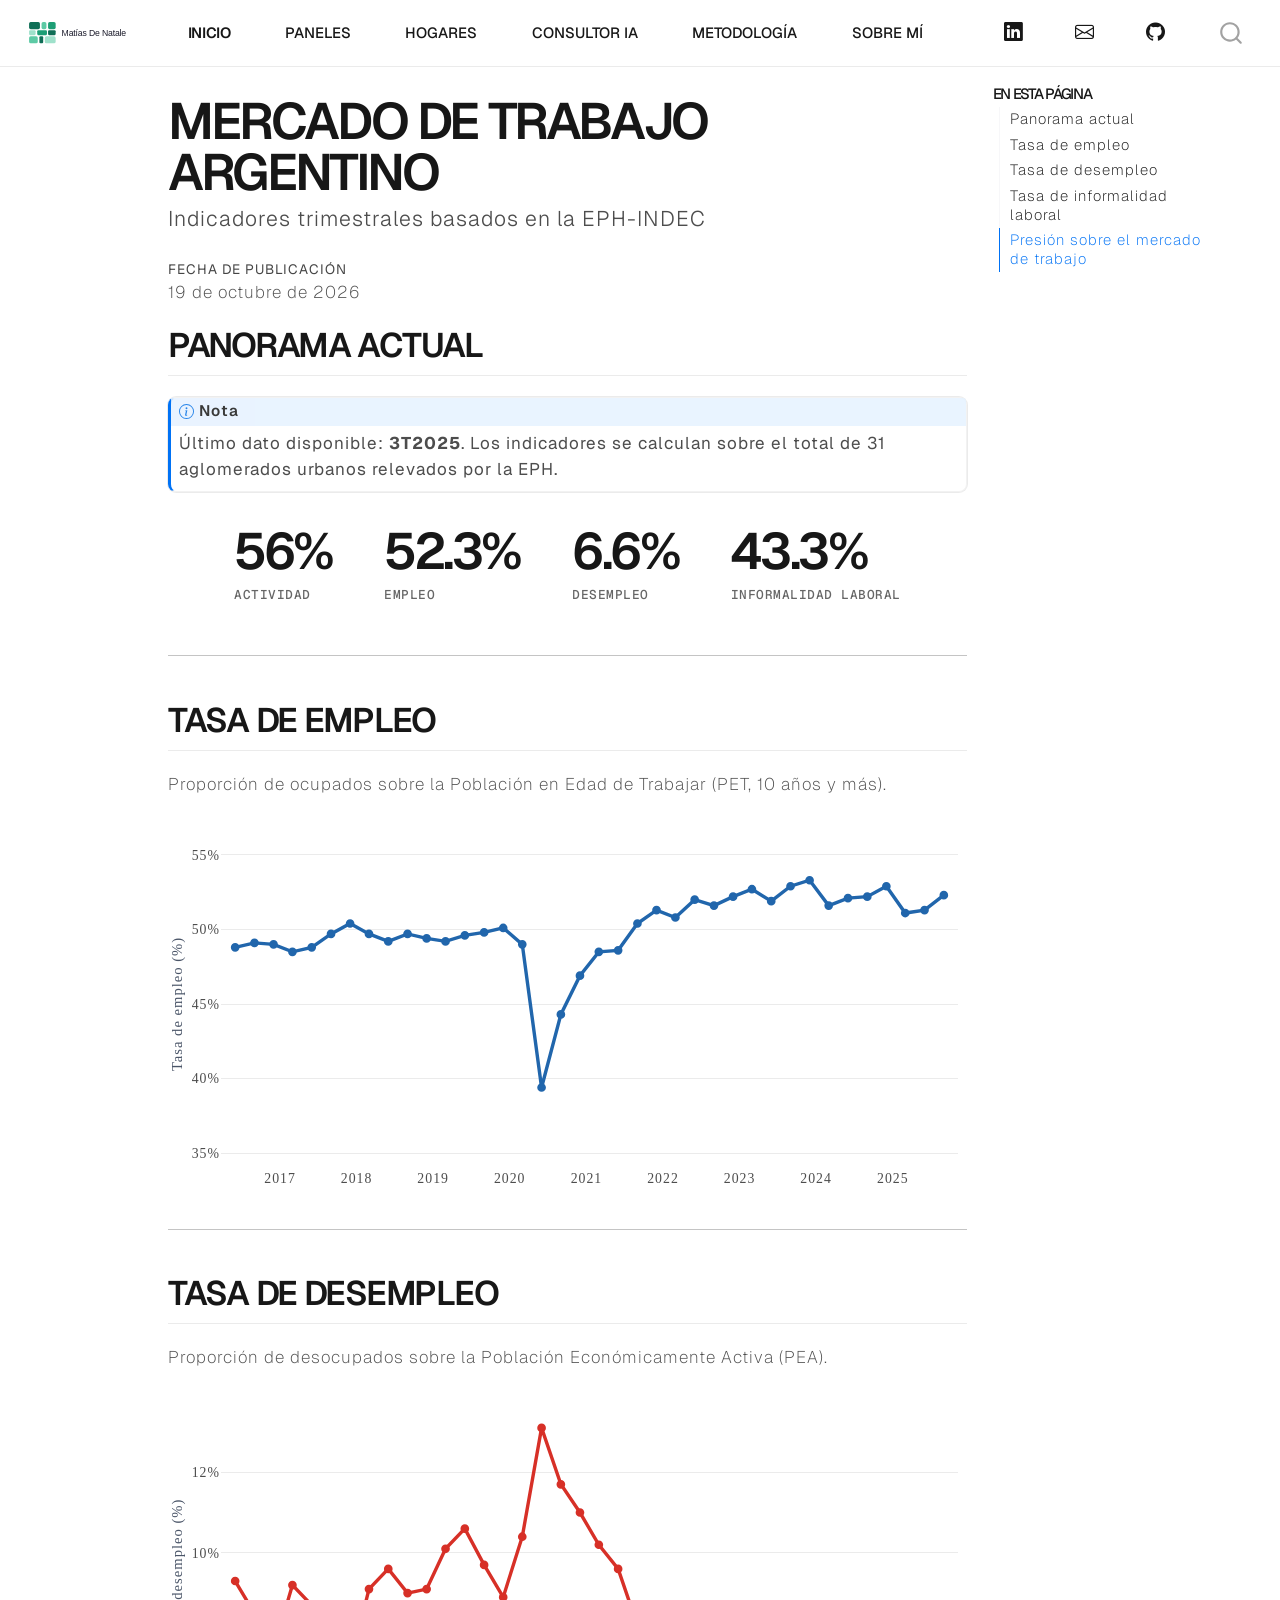
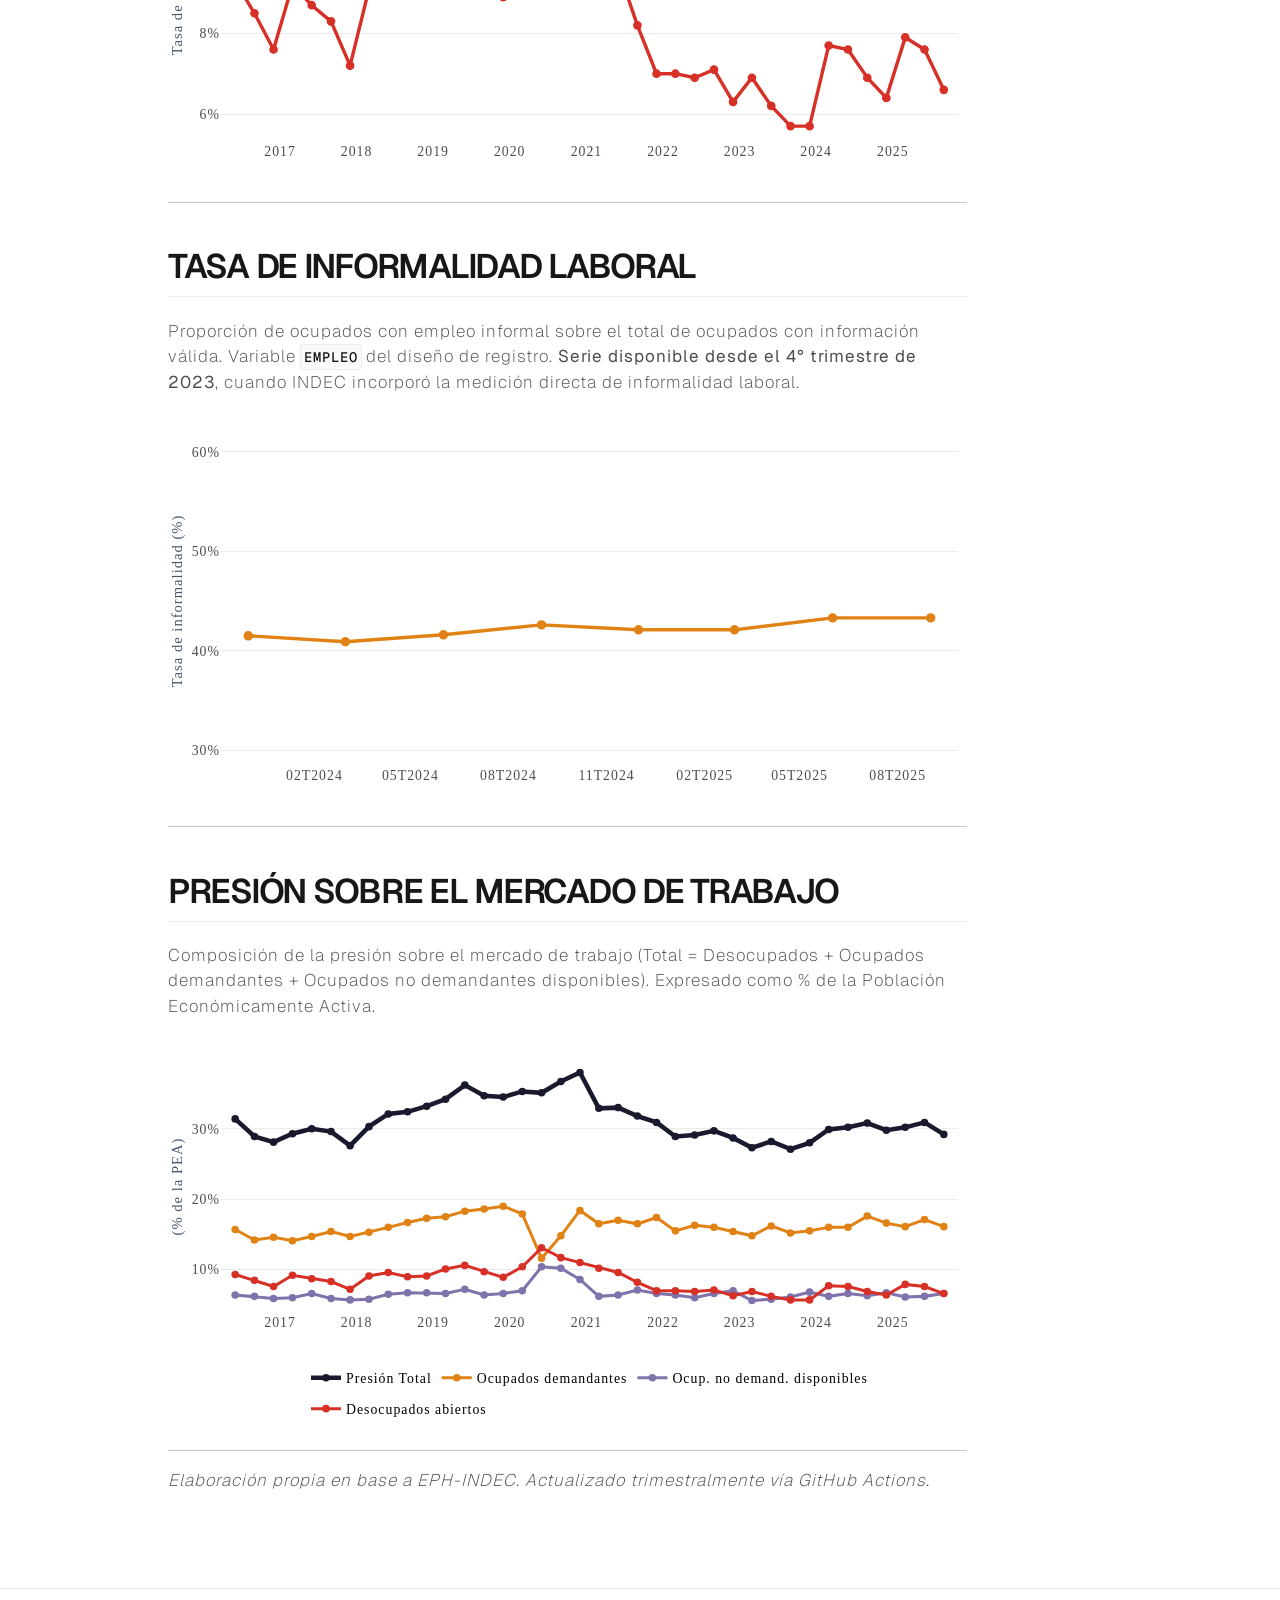
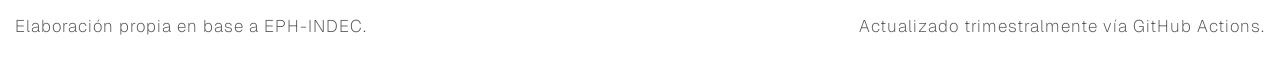
==== commit 727a7e98: "deploy: c1887bf909f51cd4f8191de725b100e124d2cada" ====
--- a/index.html
+++ b/index.html
@@ -183,7 +183,7 @@
     <div>
     <div class="quarto-title-meta-heading">Fecha de publicación</div>
     <div class="quarto-title-meta-contents">
-      <p class="date">5 de octubre de 2026</p>
+      <p class="date">19 de octubre de 2026</p>
     </div>
   </div>
   
@@ -251,8 +251,8 @@
 <p>Proporción de ocupados sobre la Población en Edad de Trabajar (PET, 10 años y más).</p>
 <div class="cell">
 <div class="cell-output-display">
-<div class="plotly html-widget html-fill-item" id="htmlwidget-c80303e19b71d5a9b121" style="width:100%;height:397px;"></div>
-<script type="application/json" data-for="htmlwidget-c80303e19b71d5a9b121">{"x":{"data":[{"x":[16953,17045,17136,17226,17318,17410,17501,17591,17683,17775,17866,17956,18048,18140,18231,18322,18414,18506,18597,18687,18779,18871,18962,19052,19144,19236,19327,19417,19509,19601,19692,19783,19875,19967,20058,20148,20240,20332],"y":[48.799999999999997,49.100000000000001,49,48.5,48.799999999999997,49.700000000000003,50.399999999999999,49.700000000000003,49.200000000000003,49.700000000000003,49.399999999999999,49.200000000000003,49.600000000000001,49.799999999999997,50.100000000000001,49,39.399999999999999,44.299999999999997,46.899999999999999,48.5,48.600000000000001,50.399999999999999,51.299999999999997,50.799999999999997,52,51.600000000000001,52.200000000000003,52.700000000000003,51.899999999999999,52.899999999999999,53.299999999999997,51.600000000000001,52.100000000000001,52.200000000000003,52.899999999999999,51.100000000000001,51.299999999999997,52.299999999999997],"text":["2T2016: 48.8%","3T2016: 49.1%","4T2016: 49%","1T2017: 48.5%","2T2017: 48.8%","3T2017: 49.7%","4T2017: 50.4%","1T2018: 49.7%","2T2018: 49.2%","3T2018: 49.7%","4T2018: 49.4%","1T2019: 49.2%","2T2019: 49.6%","3T2019: 49.8%","4T2019: 50.1%","1T2020: 49%","2T2020: 39.4%","3T2020: 44.3%","4T2020: 46.9%","1T2021: 48.5%","2T2021: 48.6%","3T2021: 50.4%","4T2021: 51.3%","1T2022: 50.8%","2T2022: 52%","3T2022: 51.6%","4T2022: 52.2%","1T2023: 52.7%","2T2023: 51.9%","3T2023: 52.9%","4T2023: 53.3%","1T2024: 51.6%","2T2024: 52.1%","3T2024: 52.2%","4T2024: 52.9%","1T2025: 51.1%","2T2025: 51.3%","3T2025: 52.3%"],"type":"scatter","mode":"lines+markers","line":{"width":3.4015748031496069,"color":"rgba(33,102,172,1)","dash":"solid"},"hoveron":"points","showlegend":false,"xaxis":"x","yaxis":"y","hoverinfo":"text","marker":{"autocolorscale":false,"color":"rgba(33,102,172,1)","opacity":1,"size":6.8031496062992138,"symbol":"circle","line":{"width":1.8897637795275593,"color":"rgba(33,102,172,1)"}},"frame":null}],"layout":{"margin":{"t":24.634288086342885,"r":8.6342880863428828,"b":26.766293067662936,"l":48.28559568285597},"paper_bgcolor":"rgba(255,255,255,1)","font":{"color":"rgba(0,0,0,1)","family":"Inter","size":17.268576172685766},"xaxis":{"domain":[0,1],"automargin":true,"type":"linear","autorange":false,"range":[16885.419999999998,20399.580000000002],"tickmode":"array","ticktext":["2017","2018","2019","2020","2021","2022","2023","2024","2025"],"tickvals":[17167,17532,17897,18262,18628,18993,19358,19723,20089],"categoryorder":"array","categoryarray":["2017","2018","2019","2020","2021","2022","2023","2024","2025"],"nticks":null,"ticks":"","tickcolor":null,"ticklen":4.3171440431714414,"tickwidth":0,"showticklabels":true,"tickfont":{"color":"rgba(77,77,77,1)","family":"Inter","size":13.814860938148612},"tickangle":-0,"showline":false,"linecolor":null,"linewidth":0,"showgrid":false,"gridcolor":null,"gridwidth":0,"zeroline":false,"anchor":"y","title":{"text":"","font":{"color":"rgba(0,0,0,1)","family":"Inter","size":17.268576172685766}},"hoverformat":".2f"},"yaxis":{"domain":[0,1],"automargin":true,"type":"linear","autorange":false,"range":[34,56],"tickmode":"array","ticktext":["35%","40%","45%","50%","55%"],"tickvals":[35,40,45,50,55],"categoryorder":"array","categoryarray":["35%","40%","45%","50%","55%"],"nticks":null,"ticks":"","tickcolor":null,"ticklen":4.3171440431714414,"tickwidth":0,"showticklabels":true,"tickfont":{"color":"rgba(77,77,77,1)","family":"Inter","size":13.814860938148611},"tickangle":-0,"showline":false,"linecolor":null,"linewidth":0,"showgrid":true,"gridcolor":"rgba(235,235,235,1)","gridwidth":0.78493528057662576,"zeroline":false,"anchor":"x","title":{"text":"Tasa de empleo (%)","font":{"color":"rgba(74,85,104,1)","family":"Inter","size":14.611872146118724}},"hoverformat":".2f"},"shapes":[],"showlegend":false,"legend":{"bgcolor":null,"bordercolor":null,"borderwidth":0,"font":{"color":"rgba(0,0,0,1)","family":"Inter","size":13.814860938148612},"orientation":"h","x":0.5,"y":-0.14999999999999999,"xanchor":"center","yanchor":"top"},"hovermode":"x unified","barmode":"relative"},"config":{"doubleClick":"reset","modeBarButtonsToAdd":["hoverclosest","hovercompare"],"showSendToCloud":false},"source":"A","attrs":{"42a648d58adb":{"x":{},"y":{},"text":{},"type":"scatter"},"42a66908ba0c":{"x":{},"y":{},"text":{}}},"cur_data":"42a648d58adb","visdat":{"42a648d58adb":["function (y) ","x"],"42a66908ba0c":["function (y) ","x"]},"highlight":{"on":"plotly_click","persistent":false,"dynamic":false,"selectize":false,"opacityDim":0.20000000000000001,"selected":{"opacity":1},"debounce":0},"shinyEvents":["plotly_hover","plotly_click","plotly_selected","plotly_relayout","plotly_brushed","plotly_brushing","plotly_clickannotation","plotly_doubleclick","plotly_deselect","plotly_afterplot","plotly_sunburstclick"],"base_url":"https://plot.ly"},"evals":[],"jsHooks":[]}</script>
+<div class="plotly html-widget html-fill-item" id="htmlwidget-977210c48a9369fd6509" style="width:100%;height:397px;"></div>
+<script type="application/json" data-for="htmlwidget-977210c48a9369fd6509">{"x":{"data":[{"x":[16953,17045,17136,17226,17318,17410,17501,17591,17683,17775,17866,17956,18048,18140,18231,18322,18414,18506,18597,18687,18779,18871,18962,19052,19144,19236,19327,19417,19509,19601,19692,19783,19875,19967,20058,20148,20240,20332],"y":[48.799999999999997,49.100000000000001,49,48.5,48.799999999999997,49.700000000000003,50.399999999999999,49.700000000000003,49.200000000000003,49.700000000000003,49.399999999999999,49.200000000000003,49.600000000000001,49.799999999999997,50.100000000000001,49,39.399999999999999,44.299999999999997,46.899999999999999,48.5,48.600000000000001,50.399999999999999,51.299999999999997,50.799999999999997,52,51.600000000000001,52.200000000000003,52.700000000000003,51.899999999999999,52.899999999999999,53.299999999999997,51.600000000000001,52.100000000000001,52.200000000000003,52.899999999999999,51.100000000000001,51.299999999999997,52.299999999999997],"text":["2T2016: 48.8%","3T2016: 49.1%","4T2016: 49%","1T2017: 48.5%","2T2017: 48.8%","3T2017: 49.7%","4T2017: 50.4%","1T2018: 49.7%","2T2018: 49.2%","3T2018: 49.7%","4T2018: 49.4%","1T2019: 49.2%","2T2019: 49.6%","3T2019: 49.8%","4T2019: 50.1%","1T2020: 49%","2T2020: 39.4%","3T2020: 44.3%","4T2020: 46.9%","1T2021: 48.5%","2T2021: 48.6%","3T2021: 50.4%","4T2021: 51.3%","1T2022: 50.8%","2T2022: 52%","3T2022: 51.6%","4T2022: 52.2%","1T2023: 52.7%","2T2023: 51.9%","3T2023: 52.9%","4T2023: 53.3%","1T2024: 51.6%","2T2024: 52.1%","3T2024: 52.2%","4T2024: 52.9%","1T2025: 51.1%","2T2025: 51.3%","3T2025: 52.3%"],"type":"scatter","mode":"lines+markers","line":{"width":3.4015748031496069,"color":"rgba(33,102,172,1)","dash":"solid"},"hoveron":"points","showlegend":false,"xaxis":"x","yaxis":"y","hoverinfo":"text","marker":{"autocolorscale":false,"color":"rgba(33,102,172,1)","opacity":1,"size":6.8031496062992138,"symbol":"circle","line":{"width":1.8897637795275593,"color":"rgba(33,102,172,1)"}},"frame":null}],"layout":{"margin":{"t":24.634288086342885,"r":8.6342880863428828,"b":26.766293067662936,"l":48.28559568285597},"paper_bgcolor":"rgba(255,255,255,1)","font":{"color":"rgba(0,0,0,1)","family":"Inter","size":17.268576172685766},"xaxis":{"domain":[0,1],"automargin":true,"type":"linear","autorange":false,"range":[16885.419999999998,20399.580000000002],"tickmode":"array","ticktext":["2017","2018","2019","2020","2021","2022","2023","2024","2025"],"tickvals":[17167,17532,17897,18262,18628,18993,19358,19723,20089],"categoryorder":"array","categoryarray":["2017","2018","2019","2020","2021","2022","2023","2024","2025"],"nticks":null,"ticks":"","tickcolor":null,"ticklen":4.3171440431714414,"tickwidth":0,"showticklabels":true,"tickfont":{"color":"rgba(77,77,77,1)","family":"Inter","size":13.814860938148612},"tickangle":-0,"showline":false,"linecolor":null,"linewidth":0,"showgrid":false,"gridcolor":null,"gridwidth":0,"zeroline":false,"anchor":"y","title":{"text":"","font":{"color":"rgba(0,0,0,1)","family":"Inter","size":17.268576172685766}},"hoverformat":".2f"},"yaxis":{"domain":[0,1],"automargin":true,"type":"linear","autorange":false,"range":[34,56],"tickmode":"array","ticktext":["35%","40%","45%","50%","55%"],"tickvals":[35,40,45,50,55],"categoryorder":"array","categoryarray":["35%","40%","45%","50%","55%"],"nticks":null,"ticks":"","tickcolor":null,"ticklen":4.3171440431714414,"tickwidth":0,"showticklabels":true,"tickfont":{"color":"rgba(77,77,77,1)","family":"Inter","size":13.814860938148611},"tickangle":-0,"showline":false,"linecolor":null,"linewidth":0,"showgrid":true,"gridcolor":"rgba(235,235,235,1)","gridwidth":0.78493528057662576,"zeroline":false,"anchor":"x","title":{"text":"Tasa de empleo (%)","font":{"color":"rgba(74,85,104,1)","family":"Inter","size":14.611872146118724}},"hoverformat":".2f"},"shapes":[],"showlegend":false,"legend":{"bgcolor":null,"bordercolor":null,"borderwidth":0,"font":{"color":"rgba(0,0,0,1)","family":"Inter","size":13.814860938148612},"orientation":"h","x":0.5,"y":-0.14999999999999999,"xanchor":"center","yanchor":"top"},"hovermode":"x unified","barmode":"relative"},"config":{"doubleClick":"reset","modeBarButtonsToAdd":["hoverclosest","hovercompare"],"showSendToCloud":false},"source":"A","attrs":{"4044209cf699":{"x":{},"y":{},"text":{},"type":"scatter"},"404468f0351f":{"x":{},"y":{},"text":{}}},"cur_data":"4044209cf699","visdat":{"4044209cf699":["function (y) ","x"],"404468f0351f":["function (y) ","x"]},"highlight":{"on":"plotly_click","persistent":false,"dynamic":false,"selectize":false,"opacityDim":0.20000000000000001,"selected":{"opacity":1},"debounce":0},"shinyEvents":["plotly_hover","plotly_click","plotly_selected","plotly_relayout","plotly_brushed","plotly_brushing","plotly_clickannotation","plotly_doubleclick","plotly_deselect","plotly_afterplot","plotly_sunburstclick"],"base_url":"https://plot.ly"},"evals":[],"jsHooks":[]}</script>
 </div>
 </div>
 <hr>
@@ -262,8 +262,8 @@
 <p>Proporción de desocupados sobre la Población Económicamente Activa (PEA).</p>
 <div class="cell">
 <div class="cell-output-display">
-<div class="plotly html-widget html-fill-item" id="htmlwidget-75230ebfb8f0c74398b9" style="width:100%;height:397px;"></div>
-<script type="application/json" data-for="htmlwidget-75230ebfb8f0c74398b9">{"x":{"data":[{"x":[16953,17045,17136,17226,17318,17410,17501,17591,17683,17775,17866,17956,18048,18140,18231,18322,18414,18506,18597,18687,18779,18871,18962,19052,19144,19236,19327,19417,19509,19601,19692,19783,19875,19967,20058,20148,20240,20332],"y":[9.3000000000000007,8.5,7.5999999999999996,9.1999999999999993,8.6999999999999993,8.3000000000000007,7.2000000000000002,9.0999999999999996,9.5999999999999996,9,9.0999999999999996,10.1,10.6,9.6999999999999993,8.9000000000000004,10.4,13.1,11.699999999999999,11,10.199999999999999,9.5999999999999996,8.1999999999999993,7,7,6.9000000000000004,7.0999999999999996,6.2999999999999998,6.9000000000000004,6.2000000000000002,5.7000000000000002,5.7000000000000002,7.7000000000000002,7.5999999999999996,6.9000000000000004,6.4000000000000004,7.9000000000000004,7.5999999999999996,6.5999999999999996],"text":["2T2016: 9.3%","3T2016: 8.5%","4T2016: 7.6%","1T2017: 9.2%","2T2017: 8.7%","3T2017: 8.3%","4T2017: 7.2%","1T2018: 9.1%","2T2018: 9.6%","3T2018: 9%","4T2018: 9.1%","1T2019: 10.1%","2T2019: 10.6%","3T2019: 9.7%","4T2019: 8.9%","1T2020: 10.4%","2T2020: 13.1%","3T2020: 11.7%","4T2020: 11%","1T2021: 10.2%","2T2021: 9.6%","3T2021: 8.2%","4T2021: 7%","1T2022: 7%","2T2022: 6.9%","3T2022: 7.1%","4T2022: 6.3%","1T2023: 6.9%","2T2023: 6.2%","3T2023: 5.7%","4T2023: 5.7%","1T2024: 7.7%","2T2024: 7.6%","3T2024: 6.9%","4T2024: 6.4%","1T2025: 7.9%","2T2025: 7.6%","3T2025: 6.6%"],"type":"scatter","mode":"lines+markers","line":{"width":3.4015748031496069,"color":"rgba(215,48,39,1)","dash":"solid"},"hoveron":"points","showlegend":false,"xaxis":"x","yaxis":"y","hoverinfo":"text","marker":{"autocolorscale":false,"color":"rgba(215,48,39,1)","opacity":1,"size":6.8031496062992138,"symbol":"circle","line":{"width":1.8897637795275593,"color":"rgba(215,48,39,1)"}},"frame":null}],"layout":{"margin":{"t":24.634288086342885,"r":8.6342880863428828,"b":26.766293067662936,"l":48.28559568285597},"paper_bgcolor":"rgba(255,255,255,1)","font":{"color":"rgba(0,0,0,1)","family":"Inter","size":17.268576172685766},"xaxis":{"domain":[0,1],"automargin":true,"type":"linear","autorange":false,"range":[16885.419999999998,20399.580000000002],"tickmode":"array","ticktext":["2017","2018","2019","2020","2021","2022","2023","2024","2025"],"tickvals":[17167,17532,17897,18262,18628,18993,19358,19723,20089],"categoryorder":"array","categoryarray":["2017","2018","2019","2020","2021","2022","2023","2024","2025"],"nticks":null,"ticks":"","tickcolor":null,"ticklen":4.3171440431714414,"tickwidth":0,"showticklabels":true,"tickfont":{"color":"rgba(77,77,77,1)","family":"Inter","size":13.814860938148612},"tickangle":-0,"showline":false,"linecolor":null,"linewidth":0,"showgrid":false,"gridcolor":null,"gridwidth":0,"zeroline":false,"anchor":"y","title":{"text":"","font":{"color":"rgba(0,0,0,1)","family":"Inter","size":17.268576172685766}},"hoverformat":".2f"},"yaxis":{"domain":[0,1],"automargin":true,"type":"linear","autorange":false,"range":[5.3300000000000001,13.469999999999999],"tickmode":"array","ticktext":["6%","8%","10%","12%"],"tickvals":[6,8,10,12],"categoryorder":"array","categoryarray":["6%","8%","10%","12%"],"nticks":null,"ticks":"","tickcolor":null,"ticklen":4.3171440431714414,"tickwidth":0,"showticklabels":true,"tickfont":{"color":"rgba(77,77,77,1)","family":"Inter","size":13.814860938148611},"tickangle":-0,"showline":false,"linecolor":null,"linewidth":0,"showgrid":true,"gridcolor":"rgba(235,235,235,1)","gridwidth":0.78493528057662576,"zeroline":false,"anchor":"x","title":{"text":"Tasa de desempleo (%)","font":{"color":"rgba(74,85,104,1)","family":"Inter","size":14.611872146118724}},"hoverformat":".2f"},"shapes":[],"showlegend":false,"legend":{"bgcolor":null,"bordercolor":null,"borderwidth":0,"font":{"color":"rgba(0,0,0,1)","family":"Inter","size":13.814860938148612},"orientation":"h","x":0.5,"y":-0.14999999999999999,"xanchor":"center","yanchor":"top"},"hovermode":"x unified","barmode":"relative"},"config":{"doubleClick":"reset","modeBarButtonsToAdd":["hoverclosest","hovercompare"],"showSendToCloud":false},"source":"A","attrs":{"42a6520a4e9f":{"x":{},"y":{},"text":{},"type":"scatter"},"42a66d13a441":{"x":{},"y":{},"text":{}}},"cur_data":"42a6520a4e9f","visdat":{"42a6520a4e9f":["function (y) ","x"],"42a66d13a441":["function (y) ","x"]},"highlight":{"on":"plotly_click","persistent":false,"dynamic":false,"selectize":false,"opacityDim":0.20000000000000001,"selected":{"opacity":1},"debounce":0},"shinyEvents":["plotly_hover","plotly_click","plotly_selected","plotly_relayout","plotly_brushed","plotly_brushing","plotly_clickannotation","plotly_doubleclick","plotly_deselect","plotly_afterplot","plotly_sunburstclick"],"base_url":"https://plot.ly"},"evals":[],"jsHooks":[]}</script>
+<div class="plotly html-widget html-fill-item" id="htmlwidget-3aafb59c01f86024e507" style="width:100%;height:397px;"></div>
+<script type="application/json" data-for="htmlwidget-3aafb59c01f86024e507">{"x":{"data":[{"x":[16953,17045,17136,17226,17318,17410,17501,17591,17683,17775,17866,17956,18048,18140,18231,18322,18414,18506,18597,18687,18779,18871,18962,19052,19144,19236,19327,19417,19509,19601,19692,19783,19875,19967,20058,20148,20240,20332],"y":[9.3000000000000007,8.5,7.5999999999999996,9.1999999999999993,8.6999999999999993,8.3000000000000007,7.2000000000000002,9.0999999999999996,9.5999999999999996,9,9.0999999999999996,10.1,10.6,9.6999999999999993,8.9000000000000004,10.4,13.1,11.699999999999999,11,10.199999999999999,9.5999999999999996,8.1999999999999993,7,7,6.9000000000000004,7.0999999999999996,6.2999999999999998,6.9000000000000004,6.2000000000000002,5.7000000000000002,5.7000000000000002,7.7000000000000002,7.5999999999999996,6.9000000000000004,6.4000000000000004,7.9000000000000004,7.5999999999999996,6.5999999999999996],"text":["2T2016: 9.3%","3T2016: 8.5%","4T2016: 7.6%","1T2017: 9.2%","2T2017: 8.7%","3T2017: 8.3%","4T2017: 7.2%","1T2018: 9.1%","2T2018: 9.6%","3T2018: 9%","4T2018: 9.1%","1T2019: 10.1%","2T2019: 10.6%","3T2019: 9.7%","4T2019: 8.9%","1T2020: 10.4%","2T2020: 13.1%","3T2020: 11.7%","4T2020: 11%","1T2021: 10.2%","2T2021: 9.6%","3T2021: 8.2%","4T2021: 7%","1T2022: 7%","2T2022: 6.9%","3T2022: 7.1%","4T2022: 6.3%","1T2023: 6.9%","2T2023: 6.2%","3T2023: 5.7%","4T2023: 5.7%","1T2024: 7.7%","2T2024: 7.6%","3T2024: 6.9%","4T2024: 6.4%","1T2025: 7.9%","2T2025: 7.6%","3T2025: 6.6%"],"type":"scatter","mode":"lines+markers","line":{"width":3.4015748031496069,"color":"rgba(215,48,39,1)","dash":"solid"},"hoveron":"points","showlegend":false,"xaxis":"x","yaxis":"y","hoverinfo":"text","marker":{"autocolorscale":false,"color":"rgba(215,48,39,1)","opacity":1,"size":6.8031496062992138,"symbol":"circle","line":{"width":1.8897637795275593,"color":"rgba(215,48,39,1)"}},"frame":null}],"layout":{"margin":{"t":24.634288086342885,"r":8.6342880863428828,"b":26.766293067662936,"l":48.28559568285597},"paper_bgcolor":"rgba(255,255,255,1)","font":{"color":"rgba(0,0,0,1)","family":"Inter","size":17.268576172685766},"xaxis":{"domain":[0,1],"automargin":true,"type":"linear","autorange":false,"range":[16885.419999999998,20399.580000000002],"tickmode":"array","ticktext":["2017","2018","2019","2020","2021","2022","2023","2024","2025"],"tickvals":[17167,17532,17897,18262,18628,18993,19358,19723,20089],"categoryorder":"array","categoryarray":["2017","2018","2019","2020","2021","2022","2023","2024","2025"],"nticks":null,"ticks":"","tickcolor":null,"ticklen":4.3171440431714414,"tickwidth":0,"showticklabels":true,"tickfont":{"color":"rgba(77,77,77,1)","family":"Inter","size":13.814860938148612},"tickangle":-0,"showline":false,"linecolor":null,"linewidth":0,"showgrid":false,"gridcolor":null,"gridwidth":0,"zeroline":false,"anchor":"y","title":{"text":"","font":{"color":"rgba(0,0,0,1)","family":"Inter","size":17.268576172685766}},"hoverformat":".2f"},"yaxis":{"domain":[0,1],"automargin":true,"type":"linear","autorange":false,"range":[5.3300000000000001,13.469999999999999],"tickmode":"array","ticktext":["6%","8%","10%","12%"],"tickvals":[6,8,10,12],"categoryorder":"array","categoryarray":["6%","8%","10%","12%"],"nticks":null,"ticks":"","tickcolor":null,"ticklen":4.3171440431714414,"tickwidth":0,"showticklabels":true,"tickfont":{"color":"rgba(77,77,77,1)","family":"Inter","size":13.814860938148611},"tickangle":-0,"showline":false,"linecolor":null,"linewidth":0,"showgrid":true,"gridcolor":"rgba(235,235,235,1)","gridwidth":0.78493528057662576,"zeroline":false,"anchor":"x","title":{"text":"Tasa de desempleo (%)","font":{"color":"rgba(74,85,104,1)","family":"Inter","size":14.611872146118724}},"hoverformat":".2f"},"shapes":[],"showlegend":false,"legend":{"bgcolor":null,"bordercolor":null,"borderwidth":0,"font":{"color":"rgba(0,0,0,1)","family":"Inter","size":13.814860938148612},"orientation":"h","x":0.5,"y":-0.14999999999999999,"xanchor":"center","yanchor":"top"},"hovermode":"x unified","barmode":"relative"},"config":{"doubleClick":"reset","modeBarButtonsToAdd":["hoverclosest","hovercompare"],"showSendToCloud":false},"source":"A","attrs":{"40442c42118e":{"x":{},"y":{},"text":{},"type":"scatter"},"40446fe22cd6":{"x":{},"y":{},"text":{}}},"cur_data":"40442c42118e","visdat":{"40442c42118e":["function (y) ","x"],"40446fe22cd6":["function (y) ","x"]},"highlight":{"on":"plotly_click","persistent":false,"dynamic":false,"selectize":false,"opacityDim":0.20000000000000001,"selected":{"opacity":1},"debounce":0},"shinyEvents":["plotly_hover","plotly_click","plotly_selected","plotly_relayout","plotly_brushed","plotly_brushing","plotly_clickannotation","plotly_doubleclick","plotly_deselect","plotly_afterplot","plotly_sunburstclick"],"base_url":"https://plot.ly"},"evals":[],"jsHooks":[]}</script>
 </div>
 </div>
 <hr>
@@ -273,8 +273,8 @@
 <p>Proporción de ocupados con empleo informal sobre el total de ocupados con información válida. Variable <code>EMPLEO</code> del diseño de registro. <strong>Serie disponible desde el 4° trimestre de 2023</strong>, cuando INDEC incorporó la medición directa de informalidad laboral.</p>
 <div class="cell">
 <div class="cell-output-display">
-<div class="plotly html-widget html-fill-item" id="htmlwidget-c26a9d8a3c242210988c" style="width:100%;height:397px;"></div>
-<script type="application/json" data-for="htmlwidget-c26a9d8a3c242210988c">{"x":{"data":[{"x":[19692,19783,19875,19967,20058,20148,20240,20332],"y":[41.5,40.899999999999999,41.600000000000001,42.600000000000001,42.100000000000001,42.100000000000001,43.299999999999997,43.299999999999997],"text":["4T2023: 41.5%","1T2024: 40.9%","2T2024: 41.6%","3T2024: 42.6%","4T2024: 42.1%","1T2025: 42.1%","2T2025: 43.3%","3T2025: 43.3%"],"type":"scatter","mode":"lines+markers","line":{"width":3.4015748031496069,"color":"rgba(224,130,20,1)","dash":"solid"},"hoveron":"points","showlegend":false,"xaxis":"x","yaxis":"y","hoverinfo":"text","marker":{"autocolorscale":false,"color":"rgba(224,130,20,1)","opacity":1,"size":7.559055118110237,"symbol":"circle","line":{"width":1.8897637795275593,"color":"rgba(224,130,20,1)"}},"frame":null}],"layout":{"margin":{"t":24.634288086342885,"r":8.6342880863428828,"b":26.766293067662936,"l":48.28559568285597},"paper_bgcolor":"rgba(255,255,255,1)","font":{"color":"rgba(0,0,0,1)","family":"Inter","size":17.268576172685766},"xaxis":{"domain":[0,1],"automargin":true,"type":"linear","autorange":false,"range":[19666.400000000001,20357.599999999999],"tickmode":"array","ticktext":["02T2024","05T2024","08T2024","11T2024","02T2025","05T2025","08T2025"],"tickvals":[19754,19844,19936,20028,20120,20209,20301],"categoryorder":"array","categoryarray":["02T2024","05T2024","08T2024","11T2024","02T2025","05T2025","08T2025"],"nticks":null,"ticks":"","tickcolor":null,"ticklen":4.3171440431714414,"tickwidth":0,"showticklabels":true,"tickfont":{"color":"rgba(77,77,77,1)","family":"Inter","size":13.814860938148612},"tickangle":-0,"showline":false,"linecolor":null,"linewidth":0,"showgrid":false,"gridcolor":null,"gridwidth":0,"zeroline":false,"anchor":"y","title":{"text":"","font":{"color":"rgba(0,0,0,1)","family":"Inter","size":17.268576172685766}},"hoverformat":".2f"},"yaxis":{"domain":[0,1],"automargin":true,"type":"linear","autorange":false,"range":[28.5,61.5],"tickmode":"array","ticktext":["30%","40%","50%","60%"],"tickvals":[30,40,50,60],"categoryorder":"array","categoryarray":["30%","40%","50%","60%"],"nticks":null,"ticks":"","tickcolor":null,"ticklen":4.3171440431714414,"tickwidth":0,"showticklabels":true,"tickfont":{"color":"rgba(77,77,77,1)","family":"Inter","size":13.814860938148611},"tickangle":-0,"showline":false,"linecolor":null,"linewidth":0,"showgrid":true,"gridcolor":"rgba(235,235,235,1)","gridwidth":0.78493528057662576,"zeroline":false,"anchor":"x","title":{"text":"Tasa de informalidad (%)","font":{"color":"rgba(74,85,104,1)","family":"Inter","size":14.611872146118724}},"hoverformat":".2f"},"shapes":[],"showlegend":false,"legend":{"bgcolor":null,"bordercolor":null,"borderwidth":0,"font":{"color":"rgba(0,0,0,1)","family":"Inter","size":13.814860938148612},"orientation":"h","x":0.5,"y":-0.14999999999999999,"xanchor":"center","yanchor":"top"},"hovermode":"x unified","barmode":"relative"},"config":{"doubleClick":"reset","modeBarButtonsToAdd":["hoverclosest","hovercompare"],"showSendToCloud":false},"source":"A","attrs":{"42a68a2df11":{"x":{},"y":{},"text":{},"type":"scatter"},"42a625d9483f":{"x":{},"y":{},"text":{}}},"cur_data":"42a68a2df11","visdat":{"42a68a2df11":["function (y) ","x"],"42a625d9483f":["function (y) ","x"]},"highlight":{"on":"plotly_click","persistent":false,"dynamic":false,"selectize":false,"opacityDim":0.20000000000000001,"selected":{"opacity":1},"debounce":0},"shinyEvents":["plotly_hover","plotly_click","plotly_selected","plotly_relayout","plotly_brushed","plotly_brushing","plotly_clickannotation","plotly_doubleclick","plotly_deselect","plotly_afterplot","plotly_sunburstclick"],"base_url":"https://plot.ly"},"evals":[],"jsHooks":[]}</script>
+<div class="plotly html-widget html-fill-item" id="htmlwidget-afc20ae1a1ed205b8e55" style="width:100%;height:397px;"></div>
+<script type="application/json" data-for="htmlwidget-afc20ae1a1ed205b8e55">{"x":{"data":[{"x":[19692,19783,19875,19967,20058,20148,20240,20332],"y":[41.5,40.899999999999999,41.600000000000001,42.600000000000001,42.100000000000001,42.100000000000001,43.299999999999997,43.299999999999997],"text":["4T2023: 41.5%","1T2024: 40.9%","2T2024: 41.6%","3T2024: 42.6%","4T2024: 42.1%","1T2025: 42.1%","2T2025: 43.3%","3T2025: 43.3%"],"type":"scatter","mode":"lines+markers","line":{"width":3.4015748031496069,"color":"rgba(224,130,20,1)","dash":"solid"},"hoveron":"points","showlegend":false,"xaxis":"x","yaxis":"y","hoverinfo":"text","marker":{"autocolorscale":false,"color":"rgba(224,130,20,1)","opacity":1,"size":7.559055118110237,"symbol":"circle","line":{"width":1.8897637795275593,"color":"rgba(224,130,20,1)"}},"frame":null}],"layout":{"margin":{"t":24.634288086342885,"r":8.6342880863428828,"b":26.766293067662936,"l":48.28559568285597},"paper_bgcolor":"rgba(255,255,255,1)","font":{"color":"rgba(0,0,0,1)","family":"Inter","size":17.268576172685766},"xaxis":{"domain":[0,1],"automargin":true,"type":"linear","autorange":false,"range":[19666.400000000001,20357.599999999999],"tickmode":"array","ticktext":["02T2024","05T2024","08T2024","11T2024","02T2025","05T2025","08T2025"],"tickvals":[19754,19844,19936,20028,20120,20209,20301],"categoryorder":"array","categoryarray":["02T2024","05T2024","08T2024","11T2024","02T2025","05T2025","08T2025"],"nticks":null,"ticks":"","tickcolor":null,"ticklen":4.3171440431714414,"tickwidth":0,"showticklabels":true,"tickfont":{"color":"rgba(77,77,77,1)","family":"Inter","size":13.814860938148612},"tickangle":-0,"showline":false,"linecolor":null,"linewidth":0,"showgrid":false,"gridcolor":null,"gridwidth":0,"zeroline":false,"anchor":"y","title":{"text":"","font":{"color":"rgba(0,0,0,1)","family":"Inter","size":17.268576172685766}},"hoverformat":".2f"},"yaxis":{"domain":[0,1],"automargin":true,"type":"linear","autorange":false,"range":[28.5,61.5],"tickmode":"array","ticktext":["30%","40%","50%","60%"],"tickvals":[30,40,50,60],"categoryorder":"array","categoryarray":["30%","40%","50%","60%"],"nticks":null,"ticks":"","tickcolor":null,"ticklen":4.3171440431714414,"tickwidth":0,"showticklabels":true,"tickfont":{"color":"rgba(77,77,77,1)","family":"Inter","size":13.814860938148611},"tickangle":-0,"showline":false,"linecolor":null,"linewidth":0,"showgrid":true,"gridcolor":"rgba(235,235,235,1)","gridwidth":0.78493528057662576,"zeroline":false,"anchor":"x","title":{"text":"Tasa de informalidad (%)","font":{"color":"rgba(74,85,104,1)","family":"Inter","size":14.611872146118724}},"hoverformat":".2f"},"shapes":[],"showlegend":false,"legend":{"bgcolor":null,"bordercolor":null,"borderwidth":0,"font":{"color":"rgba(0,0,0,1)","family":"Inter","size":13.814860938148612},"orientation":"h","x":0.5,"y":-0.14999999999999999,"xanchor":"center","yanchor":"top"},"hovermode":"x unified","barmode":"relative"},"config":{"doubleClick":"reset","modeBarButtonsToAdd":["hoverclosest","hovercompare"],"showSendToCloud":false},"source":"A","attrs":{"40444c65e5bb":{"x":{},"y":{},"text":{},"type":"scatter"},"40447be183cc":{"x":{},"y":{},"text":{}}},"cur_data":"40444c65e5bb","visdat":{"40444c65e5bb":["function (y) ","x"],"40447be183cc":["function (y) ","x"]},"highlight":{"on":"plotly_click","persistent":false,"dynamic":false,"selectize":false,"opacityDim":0.20000000000000001,"selected":{"opacity":1},"debounce":0},"shinyEvents":["plotly_hover","plotly_click","plotly_selected","plotly_relayout","plotly_brushed","plotly_brushing","plotly_clickannotation","plotly_doubleclick","plotly_deselect","plotly_afterplot","plotly_sunburstclick"],"base_url":"https://plot.ly"},"evals":[],"jsHooks":[]}</script>
 </div>
 </div>
 <hr>
@@ -284,8 +284,8 @@
 <p>Composición de la presión sobre el mercado de trabajo (Total = Desocupados + Ocupados demandantes + Ocupados no demandantes disponibles). Expresado como % de la Población Económicamente Activa.</p>
 <div class="cell">
 <div class="cell-output-display">
-<div class="plotly html-widget html-fill-item" id="htmlwidget-815f5fa35761728529a1" style="width:100%;height:397px;"></div>
-<script type="application/json" data-for="htmlwidget-815f5fa35761728529a1">{"x":{"data":[{"x":[16953,17045,17136,17226,17318,17410,17501,17591,17683,17775,17866,17956,18048,18140,18231,18322,18414,18506,18597,18687,18779,18871,18962,19052,19144,19236,19327,19417,19509,19601,19692,19783,19875,19967,20058,20148,20240,20332],"y":[31.399999999999999,28.899999999999999,28.100000000000001,29.300000000000001,30,29.600000000000001,27.600000000000001,30.300000000000001,32.100000000000001,32.399999999999999,33.200000000000003,34.200000000000003,36.200000000000003,34.700000000000003,34.5,35.299999999999997,35.100000000000001,36.700000000000003,38,32.899999999999999,33,31.800000000000001,30.899999999999999,28.899999999999999,29.100000000000001,29.699999999999999,28.699999999999999,27.300000000000001,28.199999999999999,27.100000000000001,28,29.899999999999999,30.199999999999999,30.800000000000001,29.800000000000001,30.199999999999999,30.899999999999999,29.199999999999999],"text":["2T2016<br>Presión Total: 31.4%","3T2016<br>Presión Total: 28.9%","4T2016<br>Presión Total: 28.1%","1T2017<br>Presión Total: 29.3%","2T2017<br>Presión Total: 30%","3T2017<br>Presión Total: 29.6%","4T2017<br>Presión Total: 27.6%","1T2018<br>Presión Total: 30.3%","2T2018<br>Presión Total: 32.1%","3T2018<br>Presión Total: 32.4%","4T2018<br>Presión Total: 33.2%","1T2019<br>Presión Total: 34.2%","2T2019<br>Presión Total: 36.2%","3T2019<br>Presión Total: 34.7%","4T2019<br>Presión Total: 34.5%","1T2020<br>Presión Total: 35.3%","2T2020<br>Presión Total: 35.1%","3T2020<br>Presión Total: 36.7%","4T2020<br>Presión Total: 38%","1T2021<br>Presión Total: 32.9%","2T2021<br>Presión Total: 33%","3T2021<br>Presión Total: 31.8%","4T2021<br>Presión Total: 30.9%","1T2022<br>Presión Total: 28.9%","2T2022<br>Presión Total: 29.1%","3T2022<br>Presión Total: 29.7%","4T2022<br>Presión Total: 28.7%","1T2023<br>Presión Total: 27.3%","2T2023<br>Presión Total: 28.2%","3T2023<br>Presión Total: 27.1%","4T2023<br>Presión Total: 28%","1T2024<br>Presión Total: 29.9%","2T2024<br>Presión Total: 30.2%","3T2024<br>Presión Total: 30.8%","4T2024<br>Presión Total: 29.8%","1T2025<br>Presión Total: 30.2%","2T2025<br>Presión Total: 30.9%","3T2025<br>Presión Total: 29.2%"],"type":"scatter","mode":"lines+markers","line":{"width":4.5354330708661417,"color":"rgba(26,26,46,1)","dash":"solid"},"hoveron":"points","name":"Presión Total","legendgroup":"Presión Total","showlegend":true,"xaxis":"x","yaxis":"y","hoverinfo":"text","marker":{"autocolorscale":false,"color":"rgba(26,26,46,1)","opacity":1,"size":5.6692913385826778,"symbol":"circle","line":{"width":1.8897637795275593,"color":"rgba(26,26,46,1)"}},"frame":null},{"x":[16953,17045,17136,17226,17318,17410,17501,17591,17683,17775,17866,17956,18048,18140,18231,18322,18414,18506,18597,18687,18779,18871,18962,19052,19144,19236,19327,19417,19509,19601,19692,19783,19875,19967,20058,20148,20240,20332],"y":[15.699999999999999,14.199999999999999,14.6,14.1,14.699999999999999,15.4,14.699999999999999,15.300000000000001,16,16.699999999999999,17.300000000000001,17.5,18.300000000000001,18.600000000000001,19,17.899999999999999,11.6,14.800000000000001,18.399999999999999,16.5,17,16.5,17.399999999999999,15.5,16.300000000000001,16,15.4,14.800000000000001,16.199999999999999,15.199999999999999,15.5,16,16,17.600000000000001,16.600000000000001,16.100000000000001,17.100000000000001,16.100000000000001],"text":["2T2016<br>Ocupados demandantes: 15.7%","3T2016<br>Ocupados demandantes: 14.2%","4T2016<br>Ocupados demandantes: 14.6%","1T2017<br>Ocupados demandantes: 14.1%","2T2017<br>Ocupados demandantes: 14.7%","3T2017<br>Ocupados demandantes: 15.4%","4T2017<br>Ocupados demandantes: 14.7%","1T2018<br>Ocupados demandantes: 15.3%","2T2018<br>Ocupados demandantes: 16%","3T2018<br>Ocupados demandantes: 16.7%","4T2018<br>Ocupados demandantes: 17.3%","1T2019<br>Ocupados demandantes: 17.5%","2T2019<br>Ocupados demandantes: 18.3%","3T2019<br>Ocupados demandantes: 18.6%","4T2019<br>Ocupados demandantes: 19%","1T2020<br>Ocupados demandantes: 17.9%","2T2020<br>Ocupados demandantes: 11.6%","3T2020<br>Ocupados demandantes: 14.8%","4T2020<br>Ocupados demandantes: 18.4%","1T2021<br>Ocupados demandantes: 16.5%","2T2021<br>Ocupados demandantes: 17%","3T2021<br>Ocupados demandantes: 16.5%","4T2021<br>Ocupados demandantes: 17.4%","1T2022<br>Ocupados demandantes: 15.5%","2T2022<br>Ocupados demandantes: 16.3%","3T2022<br>Ocupados demandantes: 16%","4T2022<br>Ocupados demandantes: 15.4%","1T2023<br>Ocupados demandantes: 14.8%","2T2023<br>Ocupados demandantes: 16.2%","3T2023<br>Ocupados demandantes: 15.2%","4T2023<br>Ocupados demandantes: 15.5%","1T2024<br>Ocupados demandantes: 16%","2T2024<br>Ocupados demandantes: 16%","3T2024<br>Ocupados demandantes: 17.6%","4T2024<br>Ocupados demandantes: 16.6%","1T2025<br>Ocupados demandantes: 16.1%","2T2025<br>Ocupados demandantes: 17.1%","3T2025<br>Ocupados demandantes: 16.1%"],"type":"scatter","mode":"lines+markers","line":{"width":3.0236220472440949,"color":"rgba(224,130,20,1)","dash":"solid"},"hoveron":"points","name":"Ocupados demandantes","legendgroup":"Ocupados demandantes","showlegend":true,"xaxis":"x","yaxis":"y","hoverinfo":"text","marker":{"autocolorscale":false,"color":"rgba(224,130,20,1)","opacity":1,"size":5.6692913385826778,"symbol":"circle","line":{"width":1.8897637795275593,"color":"rgba(224,130,20,1)"}},"frame":null},{"x":[16953,17045,17136,17226,17318,17410,17501,17591,17683,17775,17866,17956,18048,18140,18231,18322,18414,18506,18597,18687,18779,18871,18962,19052,19144,19236,19327,19417,19509,19601,19692,19783,19875,19967,20058,20148,20240,20332],"y":[6.4000000000000004,6.2000000000000002,5.9000000000000004,6,6.5999999999999996,5.9000000000000004,5.7000000000000002,5.7999999999999998,6.5,6.7000000000000002,6.7000000000000002,6.5999999999999996,7.2000000000000002,6.4000000000000004,6.5999999999999996,7,10.4,10.199999999999999,8.5999999999999996,6.2000000000000002,6.4000000000000004,7.0999999999999996,6.5999999999999996,6.4000000000000004,6,6.5999999999999996,7,5.5999999999999996,5.7999999999999998,6.0999999999999996,6.7999999999999998,6.2000000000000002,6.5999999999999996,6.2999999999999998,6.7000000000000002,6.0999999999999996,6.2000000000000002,6.5999999999999996],"text":["2T2016<br>Ocup. no demand. disponibles: 6.4%","3T2016<br>Ocup. no demand. disponibles: 6.2%","4T2016<br>Ocup. no demand. disponibles: 5.9%","1T2017<br>Ocup. no demand. disponibles: 6%","2T2017<br>Ocup. no demand. disponibles: 6.6%","3T2017<br>Ocup. no demand. disponibles: 5.9%","4T2017<br>Ocup. no demand. disponibles: 5.7%","1T2018<br>Ocup. no demand. disponibles: 5.8%","2T2018<br>Ocup. no demand. disponibles: 6.5%","3T2018<br>Ocup. no demand. disponibles: 6.7%","4T2018<br>Ocup. no demand. disponibles: 6.7%","1T2019<br>Ocup. no demand. disponibles: 6.6%","2T2019<br>Ocup. no demand. disponibles: 7.2%","3T2019<br>Ocup. no demand. disponibles: 6.4%","4T2019<br>Ocup. no demand. disponibles: 6.6%","1T2020<br>Ocup. no demand. disponibles: 7%","2T2020<br>Ocup. no demand. disponibles: 10.4%","3T2020<br>Ocup. no demand. disponibles: 10.2%","4T2020<br>Ocup. no demand. disponibles: 8.6%","1T2021<br>Ocup. no demand. disponibles: 6.2%","2T2021<br>Ocup. no demand. disponibles: 6.4%","3T2021<br>Ocup. no demand. disponibles: 7.1%","4T2021<br>Ocup. no demand. disponibles: 6.6%","1T2022<br>Ocup. no demand. disponibles: 6.4%","2T2022<br>Ocup. no demand. disponibles: 6%","3T2022<br>Ocup. no demand. disponibles: 6.6%","4T2022<br>Ocup. no demand. disponibles: 7%","1T2023<br>Ocup. no demand. disponibles: 5.6%","2T2023<br>Ocup. no demand. disponibles: 5.8%","3T2023<br>Ocup. no demand. disponibles: 6.1%","4T2023<br>Ocup. no demand. disponibles: 6.8%","1T2024<br>Ocup. no demand. disponibles: 6.2%","2T2024<br>Ocup. no demand. disponibles: 6.6%","3T2024<br>Ocup. no demand. disponibles: 6.3%","4T2024<br>Ocup. no demand. disponibles: 6.7%","1T2025<br>Ocup. no demand. disponibles: 6.1%","2T2025<br>Ocup. no demand. disponibles: 6.2%","3T2025<br>Ocup. no demand. disponibles: 6.6%"],"type":"scatter","mode":"lines+markers","line":{"width":3.0236220472440949,"color":"rgba(128,115,172,1)","dash":"solid"},"hoveron":"points","name":"Ocup. no demand. disponibles","legendgroup":"Ocup. no demand. disponibles","showlegend":true,"xaxis":"x","yaxis":"y","hoverinfo":"text","marker":{"autocolorscale":false,"color":"rgba(128,115,172,1)","opacity":1,"size":5.6692913385826778,"symbol":"circle","line":{"width":1.8897637795275593,"color":"rgba(128,115,172,1)"}},"frame":null},{"x":[16953,17045,17136,17226,17318,17410,17501,17591,17683,17775,17866,17956,18048,18140,18231,18322,18414,18506,18597,18687,18779,18871,18962,19052,19144,19236,19327,19417,19509,19601,19692,19783,19875,19967,20058,20148,20240,20332],"y":[9.3000000000000007,8.5,7.5999999999999996,9.1999999999999993,8.6999999999999993,8.3000000000000007,7.2000000000000002,9.0999999999999996,9.5999999999999996,9,9.0999999999999996,10.1,10.6,9.6999999999999993,8.9000000000000004,10.4,13.1,11.699999999999999,11,10.199999999999999,9.5999999999999996,8.1999999999999993,7,7,6.9000000000000004,7.0999999999999996,6.2999999999999998,6.9000000000000004,6.2000000000000002,5.7000000000000002,5.7000000000000002,7.7000000000000002,7.5999999999999996,6.9000000000000004,6.4000000000000004,7.9000000000000004,7.5999999999999996,6.5999999999999996],"text":["2T2016<br>Desocupados abiertos: 9.3%","3T2016<br>Desocupados abiertos: 8.5%","4T2016<br>Desocupados abiertos: 7.6%","1T2017<br>Desocupados abiertos: 9.2%","2T2017<br>Desocupados abiertos: 8.7%","3T2017<br>Desocupados abiertos: 8.3%","4T2017<br>Desocupados abiertos: 7.2%","1T2018<br>Desocupados abiertos: 9.1%","2T2018<br>Desocupados abiertos: 9.6%","3T2018<br>Desocupados abiertos: 9%","4T2018<br>Desocupados abiertos: 9.1%","1T2019<br>Desocupados abiertos: 10.1%","2T2019<br>Desocupados abiertos: 10.6%","3T2019<br>Desocupados abiertos: 9.7%","4T2019<br>Desocupados abiertos: 8.9%","1T2020<br>Desocupados abiertos: 10.4%","2T2020<br>Desocupados abiertos: 13.1%","3T2020<br>Desocupados abiertos: 11.7%","4T2020<br>Desocupados abiertos: 11%","1T2021<br>Desocupados abiertos: 10.2%","2T2021<br>Desocupados abiertos: 9.6%","3T2021<br>Desocupados abiertos: 8.2%","4T2021<br>Desocupados abiertos: 7%","1T2022<br>Desocupados abiertos: 7%","2T2022<br>Desocupados abiertos: 6.9%","3T2022<br>Desocupados abiertos: 7.1%","4T2022<br>Desocupados abiertos: 6.3%","1T2023<br>Desocupados abiertos: 6.9%","2T2023<br>Desocupados abiertos: 6.2%","3T2023<br>Desocupados abiertos: 5.7%","4T2023<br>Desocupados abiertos: 5.7%","1T2024<br>Desocupados abiertos: 7.7%","2T2024<br>Desocupados abiertos: 7.6%","3T2024<br>Desocupados abiertos: 6.9%","4T2024<br>Desocupados abiertos: 6.4%","1T2025<br>Desocupados abiertos: 7.9%","2T2025<br>Desocupados abiertos: 7.6%","3T2025<br>Desocupados abiertos: 6.6%"],"type":"scatter","mode":"lines+markers","line":{"width":3.0236220472440949,"color":"rgba(215,48,39,1)","dash":"solid"},"hoveron":"points","name":"Desocupados abiertos","legendgroup":"Desocupados abiertos","showlegend":true,"xaxis":"x","yaxis":"y","hoverinfo":"text","marker":{"autocolorscale":false,"color":"rgba(215,48,39,1)","opacity":1,"size":5.6692913385826778,"symbol":"circle","line":{"width":1.8897637795275593,"color":"rgba(215,48,39,1)"}},"frame":null}],"layout":{"margin":{"t":24.634288086342885,"r":8.6342880863428828,"b":26.766293067662936,"l":48.28559568285597},"paper_bgcolor":"rgba(255,255,255,1)","font":{"color":"rgba(0,0,0,1)","family":"Inter","size":17.268576172685766},"xaxis":{"domain":[0,1],"automargin":true,"type":"linear","autorange":false,"range":[16885.419999999998,20399.580000000002],"tickmode":"array","ticktext":["2017","2018","2019","2020","2021","2022","2023","2024","2025"],"tickvals":[17167,17532,17897,18262,18628,18993,19358,19723,20089],"categoryorder":"array","categoryarray":["2017","2018","2019","2020","2021","2022","2023","2024","2025"],"nticks":null,"ticks":"","tickcolor":null,"ticklen":4.3171440431714414,"tickwidth":0,"showticklabels":true,"tickfont":{"color":"rgba(77,77,77,1)","family":"Inter","size":13.814860938148612},"tickangle":-0,"showline":false,"linecolor":null,"linewidth":0,"showgrid":false,"gridcolor":null,"gridwidth":0,"zeroline":false,"anchor":"y","title":{"text":"","font":{"color":"rgba(0,0,0,1)","family":"Inter","size":17.268576172685766}},"hoverformat":".2f"},"yaxis":{"domain":[0,1],"automargin":true,"type":"linear","autorange":false,"range":[3.9799999999999995,39.619999999999997],"tickmode":"array","ticktext":["10%","20%","30%"],"tickvals":[10,20,30],"categoryorder":"array","categoryarray":["10%","20%","30%"],"nticks":null,"ticks":"","tickcolor":null,"ticklen":4.3171440431714414,"tickwidth":0,"showticklabels":true,"tickfont":{"color":"rgba(77,77,77,1)","family":"Inter","size":13.814860938148611},"tickangle":-0,"showline":false,"linecolor":null,"linewidth":0,"showgrid":true,"gridcolor":"rgba(235,235,235,1)","gridwidth":0.78493528057662576,"zeroline":false,"anchor":"x","title":{"text":"(% de la PEA)","font":{"color":"rgba(74,85,104,1)","family":"Inter","size":14.611872146118724}},"hoverformat":".2f"},"shapes":[],"showlegend":true,"legend":{"bgcolor":null,"bordercolor":null,"borderwidth":0,"font":{"color":"rgba(0,0,0,1)","family":"Inter","size":13.814860938148612},"orientation":"h","x":0.5,"y":-0.20000000000000001,"xanchor":"center","yanchor":"top","title":{"text":"","font":{"color":"rgba(0,0,0,1)","family":"Inter","size":17.268576172685766}}},"hovermode":"x unified","barmode":"relative"},"config":{"doubleClick":"reset","modeBarButtonsToAdd":["hoverclosest","hovercompare"],"showSendToCloud":false},"source":"A","attrs":{"42a6176815c8":{"x":{},"y":{},"colour":{},"text":{},"linewidth":{},"type":"scatter"},"42a6bbb7ce7":{"x":{},"y":{},"colour":{},"text":{}}},"cur_data":"42a6176815c8","visdat":{"42a6176815c8":["function (y) ","x"],"42a6bbb7ce7":["function (y) ","x"]},"highlight":{"on":"plotly_click","persistent":false,"dynamic":false,"selectize":false,"opacityDim":0.20000000000000001,"selected":{"opacity":1},"debounce":0},"shinyEvents":["plotly_hover","plotly_click","plotly_selected","plotly_relayout","plotly_brushed","plotly_brushing","plotly_clickannotation","plotly_doubleclick","plotly_deselect","plotly_afterplot","plotly_sunburstclick"],"base_url":"https://plot.ly"},"evals":[],"jsHooks":[]}</script>
+<div class="plotly html-widget html-fill-item" id="htmlwidget-d1034dc1c7c562cc4d7b" style="width:100%;height:397px;"></div>
+<script type="application/json" data-for="htmlwidget-d1034dc1c7c562cc4d7b">{"x":{"data":[{"x":[16953,17045,17136,17226,17318,17410,17501,17591,17683,17775,17866,17956,18048,18140,18231,18322,18414,18506,18597,18687,18779,18871,18962,19052,19144,19236,19327,19417,19509,19601,19692,19783,19875,19967,20058,20148,20240,20332],"y":[31.399999999999999,28.899999999999999,28.100000000000001,29.300000000000001,30,29.600000000000001,27.600000000000001,30.300000000000001,32.100000000000001,32.399999999999999,33.200000000000003,34.200000000000003,36.200000000000003,34.700000000000003,34.5,35.299999999999997,35.100000000000001,36.700000000000003,38,32.899999999999999,33,31.800000000000001,30.899999999999999,28.899999999999999,29.100000000000001,29.699999999999999,28.699999999999999,27.300000000000001,28.199999999999999,27.100000000000001,28,29.899999999999999,30.199999999999999,30.800000000000001,29.800000000000001,30.199999999999999,30.899999999999999,29.199999999999999],"text":["2T2016<br>Presión Total: 31.4%","3T2016<br>Presión Total: 28.9%","4T2016<br>Presión Total: 28.1%","1T2017<br>Presión Total: 29.3%","2T2017<br>Presión Total: 30%","3T2017<br>Presión Total: 29.6%","4T2017<br>Presión Total: 27.6%","1T2018<br>Presión Total: 30.3%","2T2018<br>Presión Total: 32.1%","3T2018<br>Presión Total: 32.4%","4T2018<br>Presión Total: 33.2%","1T2019<br>Presión Total: 34.2%","2T2019<br>Presión Total: 36.2%","3T2019<br>Presión Total: 34.7%","4T2019<br>Presión Total: 34.5%","1T2020<br>Presión Total: 35.3%","2T2020<br>Presión Total: 35.1%","3T2020<br>Presión Total: 36.7%","4T2020<br>Presión Total: 38%","1T2021<br>Presión Total: 32.9%","2T2021<br>Presión Total: 33%","3T2021<br>Presión Total: 31.8%","4T2021<br>Presión Total: 30.9%","1T2022<br>Presión Total: 28.9%","2T2022<br>Presión Total: 29.1%","3T2022<br>Presión Total: 29.7%","4T2022<br>Presión Total: 28.7%","1T2023<br>Presión Total: 27.3%","2T2023<br>Presión Total: 28.2%","3T2023<br>Presión Total: 27.1%","4T2023<br>Presión Total: 28%","1T2024<br>Presión Total: 29.9%","2T2024<br>Presión Total: 30.2%","3T2024<br>Presión Total: 30.8%","4T2024<br>Presión Total: 29.8%","1T2025<br>Presión Total: 30.2%","2T2025<br>Presión Total: 30.9%","3T2025<br>Presión Total: 29.2%"],"type":"scatter","mode":"lines+markers","line":{"width":4.5354330708661417,"color":"rgba(26,26,46,1)","dash":"solid"},"hoveron":"points","name":"Presión Total","legendgroup":"Presión Total","showlegend":true,"xaxis":"x","yaxis":"y","hoverinfo":"text","marker":{"autocolorscale":false,"color":"rgba(26,26,46,1)","opacity":1,"size":5.6692913385826778,"symbol":"circle","line":{"width":1.8897637795275593,"color":"rgba(26,26,46,1)"}},"frame":null},{"x":[16953,17045,17136,17226,17318,17410,17501,17591,17683,17775,17866,17956,18048,18140,18231,18322,18414,18506,18597,18687,18779,18871,18962,19052,19144,19236,19327,19417,19509,19601,19692,19783,19875,19967,20058,20148,20240,20332],"y":[15.699999999999999,14.199999999999999,14.6,14.1,14.699999999999999,15.4,14.699999999999999,15.300000000000001,16,16.699999999999999,17.300000000000001,17.5,18.300000000000001,18.600000000000001,19,17.899999999999999,11.6,14.800000000000001,18.399999999999999,16.5,17,16.5,17.399999999999999,15.5,16.300000000000001,16,15.4,14.800000000000001,16.199999999999999,15.199999999999999,15.5,16,16,17.600000000000001,16.600000000000001,16.100000000000001,17.100000000000001,16.100000000000001],"text":["2T2016<br>Ocupados demandantes: 15.7%","3T2016<br>Ocupados demandantes: 14.2%","4T2016<br>Ocupados demandantes: 14.6%","1T2017<br>Ocupados demandantes: 14.1%","2T2017<br>Ocupados demandantes: 14.7%","3T2017<br>Ocupados demandantes: 15.4%","4T2017<br>Ocupados demandantes: 14.7%","1T2018<br>Ocupados demandantes: 15.3%","2T2018<br>Ocupados demandantes: 16%","3T2018<br>Ocupados demandantes: 16.7%","4T2018<br>Ocupados demandantes: 17.3%","1T2019<br>Ocupados demandantes: 17.5%","2T2019<br>Ocupados demandantes: 18.3%","3T2019<br>Ocupados demandantes: 18.6%","4T2019<br>Ocupados demandantes: 19%","1T2020<br>Ocupados demandantes: 17.9%","2T2020<br>Ocupados demandantes: 11.6%","3T2020<br>Ocupados demandantes: 14.8%","4T2020<br>Ocupados demandantes: 18.4%","1T2021<br>Ocupados demandantes: 16.5%","2T2021<br>Ocupados demandantes: 17%","3T2021<br>Ocupados demandantes: 16.5%","4T2021<br>Ocupados demandantes: 17.4%","1T2022<br>Ocupados demandantes: 15.5%","2T2022<br>Ocupados demandantes: 16.3%","3T2022<br>Ocupados demandantes: 16%","4T2022<br>Ocupados demandantes: 15.4%","1T2023<br>Ocupados demandantes: 14.8%","2T2023<br>Ocupados demandantes: 16.2%","3T2023<br>Ocupados demandantes: 15.2%","4T2023<br>Ocupados demandantes: 15.5%","1T2024<br>Ocupados demandantes: 16%","2T2024<br>Ocupados demandantes: 16%","3T2024<br>Ocupados demandantes: 17.6%","4T2024<br>Ocupados demandantes: 16.6%","1T2025<br>Ocupados demandantes: 16.1%","2T2025<br>Ocupados demandantes: 17.1%","3T2025<br>Ocupados demandantes: 16.1%"],"type":"scatter","mode":"lines+markers","line":{"width":3.0236220472440949,"color":"rgba(224,130,20,1)","dash":"solid"},"hoveron":"points","name":"Ocupados demandantes","legendgroup":"Ocupados demandantes","showlegend":true,"xaxis":"x","yaxis":"y","hoverinfo":"text","marker":{"autocolorscale":false,"color":"rgba(224,130,20,1)","opacity":1,"size":5.6692913385826778,"symbol":"circle","line":{"width":1.8897637795275593,"color":"rgba(224,130,20,1)"}},"frame":null},{"x":[16953,17045,17136,17226,17318,17410,17501,17591,17683,17775,17866,17956,18048,18140,18231,18322,18414,18506,18597,18687,18779,18871,18962,19052,19144,19236,19327,19417,19509,19601,19692,19783,19875,19967,20058,20148,20240,20332],"y":[6.4000000000000004,6.2000000000000002,5.9000000000000004,6,6.5999999999999996,5.9000000000000004,5.7000000000000002,5.7999999999999998,6.5,6.7000000000000002,6.7000000000000002,6.5999999999999996,7.2000000000000002,6.4000000000000004,6.5999999999999996,7,10.4,10.199999999999999,8.5999999999999996,6.2000000000000002,6.4000000000000004,7.0999999999999996,6.5999999999999996,6.4000000000000004,6,6.5999999999999996,7,5.5999999999999996,5.7999999999999998,6.0999999999999996,6.7999999999999998,6.2000000000000002,6.5999999999999996,6.2999999999999998,6.7000000000000002,6.0999999999999996,6.2000000000000002,6.5999999999999996],"text":["2T2016<br>Ocup. no demand. disponibles: 6.4%","3T2016<br>Ocup. no demand. disponibles: 6.2%","4T2016<br>Ocup. no demand. disponibles: 5.9%","1T2017<br>Ocup. no demand. disponibles: 6%","2T2017<br>Ocup. no demand. disponibles: 6.6%","3T2017<br>Ocup. no demand. disponibles: 5.9%","4T2017<br>Ocup. no demand. disponibles: 5.7%","1T2018<br>Ocup. no demand. disponibles: 5.8%","2T2018<br>Ocup. no demand. disponibles: 6.5%","3T2018<br>Ocup. no demand. disponibles: 6.7%","4T2018<br>Ocup. no demand. disponibles: 6.7%","1T2019<br>Ocup. no demand. disponibles: 6.6%","2T2019<br>Ocup. no demand. disponibles: 7.2%","3T2019<br>Ocup. no demand. disponibles: 6.4%","4T2019<br>Ocup. no demand. disponibles: 6.6%","1T2020<br>Ocup. no demand. disponibles: 7%","2T2020<br>Ocup. no demand. disponibles: 10.4%","3T2020<br>Ocup. no demand. disponibles: 10.2%","4T2020<br>Ocup. no demand. disponibles: 8.6%","1T2021<br>Ocup. no demand. disponibles: 6.2%","2T2021<br>Ocup. no demand. disponibles: 6.4%","3T2021<br>Ocup. no demand. disponibles: 7.1%","4T2021<br>Ocup. no demand. disponibles: 6.6%","1T2022<br>Ocup. no demand. disponibles: 6.4%","2T2022<br>Ocup. no demand. disponibles: 6%","3T2022<br>Ocup. no demand. disponibles: 6.6%","4T2022<br>Ocup. no demand. disponibles: 7%","1T2023<br>Ocup. no demand. disponibles: 5.6%","2T2023<br>Ocup. no demand. disponibles: 5.8%","3T2023<br>Ocup. no demand. disponibles: 6.1%","4T2023<br>Ocup. no demand. disponibles: 6.8%","1T2024<br>Ocup. no demand. disponibles: 6.2%","2T2024<br>Ocup. no demand. disponibles: 6.6%","3T2024<br>Ocup. no demand. disponibles: 6.3%","4T2024<br>Ocup. no demand. disponibles: 6.7%","1T2025<br>Ocup. no demand. disponibles: 6.1%","2T2025<br>Ocup. no demand. disponibles: 6.2%","3T2025<br>Ocup. no demand. disponibles: 6.6%"],"type":"scatter","mode":"lines+markers","line":{"width":3.0236220472440949,"color":"rgba(128,115,172,1)","dash":"solid"},"hoveron":"points","name":"Ocup. no demand. disponibles","legendgroup":"Ocup. no demand. disponibles","showlegend":true,"xaxis":"x","yaxis":"y","hoverinfo":"text","marker":{"autocolorscale":false,"color":"rgba(128,115,172,1)","opacity":1,"size":5.6692913385826778,"symbol":"circle","line":{"width":1.8897637795275593,"color":"rgba(128,115,172,1)"}},"frame":null},{"x":[16953,17045,17136,17226,17318,17410,17501,17591,17683,17775,17866,17956,18048,18140,18231,18322,18414,18506,18597,18687,18779,18871,18962,19052,19144,19236,19327,19417,19509,19601,19692,19783,19875,19967,20058,20148,20240,20332],"y":[9.3000000000000007,8.5,7.5999999999999996,9.1999999999999993,8.6999999999999993,8.3000000000000007,7.2000000000000002,9.0999999999999996,9.5999999999999996,9,9.0999999999999996,10.1,10.6,9.6999999999999993,8.9000000000000004,10.4,13.1,11.699999999999999,11,10.199999999999999,9.5999999999999996,8.1999999999999993,7,7,6.9000000000000004,7.0999999999999996,6.2999999999999998,6.9000000000000004,6.2000000000000002,5.7000000000000002,5.7000000000000002,7.7000000000000002,7.5999999999999996,6.9000000000000004,6.4000000000000004,7.9000000000000004,7.5999999999999996,6.5999999999999996],"text":["2T2016<br>Desocupados abiertos: 9.3%","3T2016<br>Desocupados abiertos: 8.5%","4T2016<br>Desocupados abiertos: 7.6%","1T2017<br>Desocupados abiertos: 9.2%","2T2017<br>Desocupados abiertos: 8.7%","3T2017<br>Desocupados abiertos: 8.3%","4T2017<br>Desocupados abiertos: 7.2%","1T2018<br>Desocupados abiertos: 9.1%","2T2018<br>Desocupados abiertos: 9.6%","3T2018<br>Desocupados abiertos: 9%","4T2018<br>Desocupados abiertos: 9.1%","1T2019<br>Desocupados abiertos: 10.1%","2T2019<br>Desocupados abiertos: 10.6%","3T2019<br>Desocupados abiertos: 9.7%","4T2019<br>Desocupados abiertos: 8.9%","1T2020<br>Desocupados abiertos: 10.4%","2T2020<br>Desocupados abiertos: 13.1%","3T2020<br>Desocupados abiertos: 11.7%","4T2020<br>Desocupados abiertos: 11%","1T2021<br>Desocupados abiertos: 10.2%","2T2021<br>Desocupados abiertos: 9.6%","3T2021<br>Desocupados abiertos: 8.2%","4T2021<br>Desocupados abiertos: 7%","1T2022<br>Desocupados abiertos: 7%","2T2022<br>Desocupados abiertos: 6.9%","3T2022<br>Desocupados abiertos: 7.1%","4T2022<br>Desocupados abiertos: 6.3%","1T2023<br>Desocupados abiertos: 6.9%","2T2023<br>Desocupados abiertos: 6.2%","3T2023<br>Desocupados abiertos: 5.7%","4T2023<br>Desocupados abiertos: 5.7%","1T2024<br>Desocupados abiertos: 7.7%","2T2024<br>Desocupados abiertos: 7.6%","3T2024<br>Desocupados abiertos: 6.9%","4T2024<br>Desocupados abiertos: 6.4%","1T2025<br>Desocupados abiertos: 7.9%","2T2025<br>Desocupados abiertos: 7.6%","3T2025<br>Desocupados abiertos: 6.6%"],"type":"scatter","mode":"lines+markers","line":{"width":3.0236220472440949,"color":"rgba(215,48,39,1)","dash":"solid"},"hoveron":"points","name":"Desocupados abiertos","legendgroup":"Desocupados abiertos","showlegend":true,"xaxis":"x","yaxis":"y","hoverinfo":"text","marker":{"autocolorscale":false,"color":"rgba(215,48,39,1)","opacity":1,"size":5.6692913385826778,"symbol":"circle","line":{"width":1.8897637795275593,"color":"rgba(215,48,39,1)"}},"frame":null}],"layout":{"margin":{"t":24.634288086342885,"r":8.6342880863428828,"b":26.766293067662936,"l":48.28559568285597},"paper_bgcolor":"rgba(255,255,255,1)","font":{"color":"rgba(0,0,0,1)","family":"Inter","size":17.268576172685766},"xaxis":{"domain":[0,1],"automargin":true,"type":"linear","autorange":false,"range":[16885.419999999998,20399.580000000002],"tickmode":"array","ticktext":["2017","2018","2019","2020","2021","2022","2023","2024","2025"],"tickvals":[17167,17532,17897,18262,18628,18993,19358,19723,20089],"categoryorder":"array","categoryarray":["2017","2018","2019","2020","2021","2022","2023","2024","2025"],"nticks":null,"ticks":"","tickcolor":null,"ticklen":4.3171440431714414,"tickwidth":0,"showticklabels":true,"tickfont":{"color":"rgba(77,77,77,1)","family":"Inter","size":13.814860938148612},"tickangle":-0,"showline":false,"linecolor":null,"linewidth":0,"showgrid":false,"gridcolor":null,"gridwidth":0,"zeroline":false,"anchor":"y","title":{"text":"","font":{"color":"rgba(0,0,0,1)","family":"Inter","size":17.268576172685766}},"hoverformat":".2f"},"yaxis":{"domain":[0,1],"automargin":true,"type":"linear","autorange":false,"range":[3.9799999999999995,39.619999999999997],"tickmode":"array","ticktext":["10%","20%","30%"],"tickvals":[10,20,30],"categoryorder":"array","categoryarray":["10%","20%","30%"],"nticks":null,"ticks":"","tickcolor":null,"ticklen":4.3171440431714414,"tickwidth":0,"showticklabels":true,"tickfont":{"color":"rgba(77,77,77,1)","family":"Inter","size":13.814860938148611},"tickangle":-0,"showline":false,"linecolor":null,"linewidth":0,"showgrid":true,"gridcolor":"rgba(235,235,235,1)","gridwidth":0.78493528057662576,"zeroline":false,"anchor":"x","title":{"text":"(% de la PEA)","font":{"color":"rgba(74,85,104,1)","family":"Inter","size":14.611872146118724}},"hoverformat":".2f"},"shapes":[],"showlegend":true,"legend":{"bgcolor":null,"bordercolor":null,"borderwidth":0,"font":{"color":"rgba(0,0,0,1)","family":"Inter","size":13.814860938148612},"orientation":"h","x":0.5,"y":-0.20000000000000001,"xanchor":"center","yanchor":"top","title":{"text":"","font":{"color":"rgba(0,0,0,1)","family":"Inter","size":17.268576172685766}}},"hovermode":"x unified","barmode":"relative"},"config":{"doubleClick":"reset","modeBarButtonsToAdd":["hoverclosest","hovercompare"],"showSendToCloud":false},"source":"A","attrs":{"40442a6cee3":{"x":{},"y":{},"colour":{},"text":{},"linewidth":{},"type":"scatter"},"404432fbc2a3":{"x":{},"y":{},"colour":{},"text":{}}},"cur_data":"40442a6cee3","visdat":{"40442a6cee3":["function (y) ","x"],"404432fbc2a3":["function (y) ","x"]},"highlight":{"on":"plotly_click","persistent":false,"dynamic":false,"selectize":false,"opacityDim":0.20000000000000001,"selected":{"opacity":1},"debounce":0},"shinyEvents":["plotly_hover","plotly_click","plotly_selected","plotly_relayout","plotly_brushed","plotly_brushing","plotly_clickannotation","plotly_doubleclick","plotly_deselect","plotly_afterplot","plotly_sunburstclick"],"base_url":"https://plot.ly"},"evals":[],"jsHooks":[]}</script>
 </div>
 </div>
 <hr>
